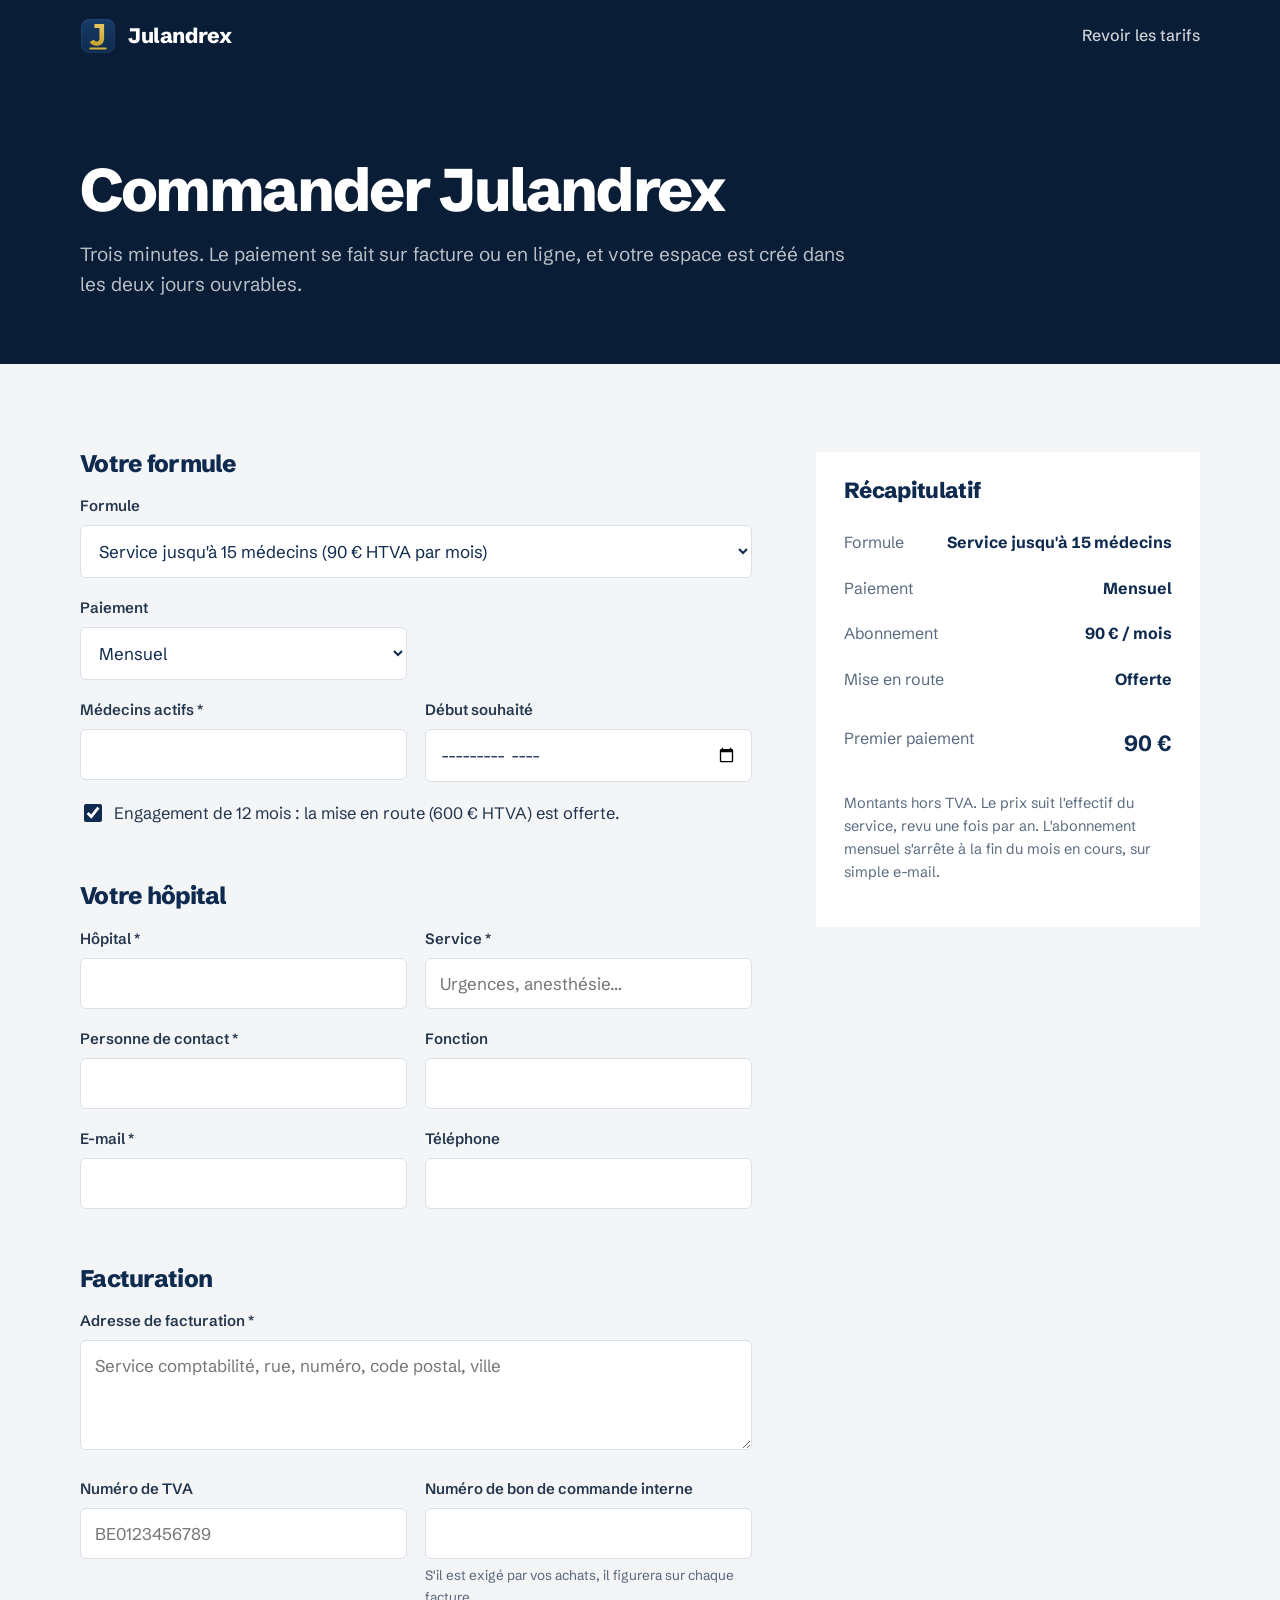
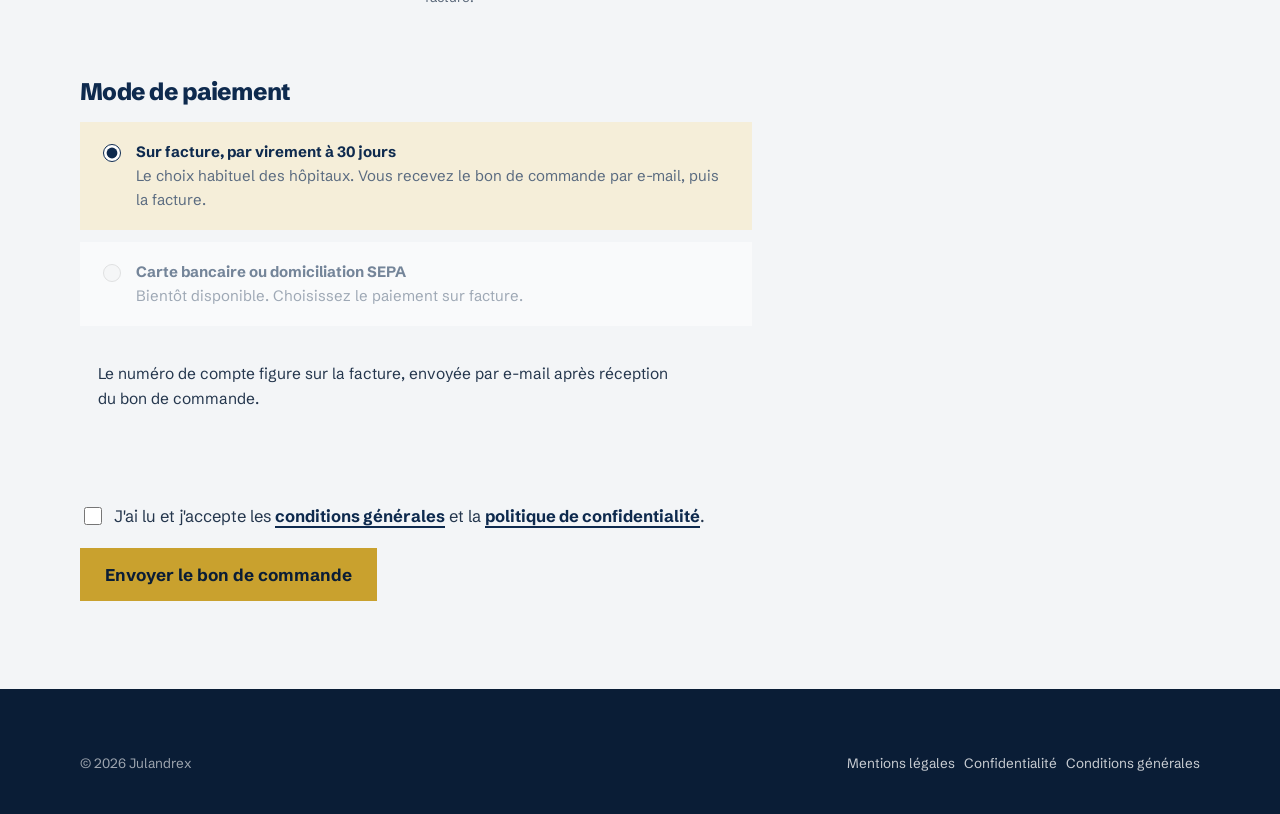
==== commander.html @ f4f2e2e1 "Site vitrine Julandrex Co-Authored-By: Claude Opus 5.5 <noreply@anthropic.com>" ====
<!doctype html>
<html lang="fr-BE" class="no-js">
<head>
<meta charset="utf-8">
<meta name="viewport" content="width=device-width, initial-scale=1">
<title>Commander Julandrex</title>
<meta name="description" content="Commander l'abonnement Julandrex pour votre service : paiement sur facture par virement, par carte ou par domiciliation SEPA.">
<meta name="theme-color" content="#0A1D36">
<link rel="icon" href="assets/julandrex-logo.svg" type="image/svg+xml">
<link rel="stylesheet" href="assets/fonts.css">
<link rel="stylesheet" href="assets/style.css">
<script>document.documentElement.className = "js";</script>
</head>
<body>

<header class="entete">
  <div class="wrap">
    <a class="marque" href="./" aria-label="Julandrex, accueil"><img src="assets/julandrex-logo.svg" alt="" width="36" height="36">Julandrex</a>
    <nav class="nav nav-courte" aria-label="Navigation">
      <a href="./#tarifs">Revoir les tarifs</a>
    </nav>
  </div>
</header>

<main>
  <div class="page-tete">
    <div class="wrap">
      <h1>Commander Julandrex</h1>
      <p>Trois minutes. Le paiement se fait sur facture ou en ligne, et votre espace est créé dans les deux jours ouvrables.</p>
    </div>
  </div>

  <div class="page-corps">
    <div class="wrap commande">
      <form id="form-commande" class="formulaire" novalidate>

        <div class="bloc">
          <h2>Votre formule</h2>
          <div class="champ"><label for="c-formule">Formule</label><select id="c-formule" name="formule"></select></div>
          <div class="duo" style="margin-top:18px">
            <div class="champ"><label for="c-periode">Paiement</label><select id="c-periode" name="periode"><option value="mensuel">Mensuel</option><option value="annuel">Annuel, 2 mois offerts</option></select></div>
          </div>
          <div class="duo" style="margin-top:18px">
            <div class="champ"><label for="c-medecins">Médecins actifs *</label><input id="c-medecins" name="medecins" type="number" min="1" max="500" inputmode="numeric"></div>
            <div class="champ"><label for="c-debut">Début souhaité</label><input id="c-debut" name="debut" type="month"></div>
          </div>
          <label class="case" style="margin-top:18px"><input type="checkbox" name="engagement" checked> <span>Engagement de 12 mois : la mise en route (600 € HTVA) est offerte.</span></label>
        </div>

        <div class="bloc">
          <h2>Votre hôpital</h2>
          <div class="duo">
            <div class="champ"><label for="c-hopital">Hôpital *</label><input id="c-hopital" name="hopital" autocomplete="organization"></div>
            <div class="champ"><label for="c-service">Service *</label><input id="c-service" name="service" placeholder="Urgences, anesthésie…"></div>
          </div>
          <div class="duo" style="margin-top:18px">
            <div class="champ"><label for="c-contact">Personne de contact *</label><input id="c-contact" name="contact" autocomplete="name"></div>
            <div class="champ"><label for="c-fonction">Fonction</label><input id="c-fonction" name="fonction"></div>
          </div>
          <div class="duo" style="margin-top:18px">
            <div class="champ"><label for="c-email">E-mail *</label><input id="c-email" name="email" type="email" autocomplete="email"></div>
            <div class="champ"><label for="c-tel">Téléphone</label><input id="c-tel" name="tel" type="tel" autocomplete="tel"></div>
          </div>
        </div>

        <div class="bloc">
          <h2>Facturation</h2>
          <div class="champ"><label for="c-adresse">Adresse de facturation *</label><textarea id="c-adresse" name="adresse" autocomplete="street-address" placeholder="Service comptabilité, rue, numéro, code postal, ville"></textarea></div>
          <div class="duo" style="margin-top:18px">
            <div class="champ"><label for="c-tva">Numéro de TVA</label><input id="c-tva" name="tva" placeholder="BE0123456789"></div>
            <div class="champ"><label for="c-po">Numéro de bon de commande interne</label><input id="c-po" name="po" aria-describedby="c-po-aide"><p class="aide" id="c-po-aide">S'il est exigé par vos achats, il figurera sur chaque facture.</p></div>
          </div>
        </div>

        <div class="bloc">
          <h2>Mode de paiement</h2>
          <div class="mode">
            <label><input type="radio" name="mode" id="mode-facture" value="facture" checked><span><b>Sur facture, par virement à 30 jours</b><span>Le choix habituel des hôpitaux. Vous recevez le bon de commande par e-mail, puis la facture.</span></span></label>
            <label><input type="radio" name="mode" id="mode-carte" value="carte"><span><b>Carte bancaire ou domiciliation SEPA</b><span id="carte-note">Paiement sécurisé par Stripe.</span></span></label>
          </div>
          <div class="virement" id="bloc-virement">
            <b>Coordonnées pour le virement</b>
            <dl><dt>Titulaire</dt><dd id="vir-titulaire"></dd><dt>IBAN</dt><dd id="vir-iban"></dd><dt>BIC</dt><dd id="vir-bic"></dd></dl>
          </div>
        </div>

        <label class="case"><input type="checkbox" name="conditions"> <span>J'ai lu et j'accepte les <a class="lien" href="conditions.html" target="_blank" rel="noopener">conditions générales</a> et la <a class="lien" href="confidentialite.html" target="_blank" rel="noopener">politique de confidentialité</a>.</span></label>
        <p class="erreur" role="alert"></p>
        <div><button class="btn btn-or" id="btn-commander" type="submit">Envoyer le bon de commande</button></div>

        <div class="confirmation" id="commande-envoyee" hidden role="status">
          <h2>Bon de commande <span id="ref-commande"></span> prêt</h2>
          <p>Votre messagerie s'est ouverte avec le bon de commande complet : il ne reste qu'à l'envoyer. Vous recevez la confirmation et la facture sous deux jours ouvrables. Si rien ne s'est ouvert, écrivez à <a class="lien" href="mailto:sorcegiuseppepro@gmail.com">sorcegiuseppepro@gmail.com</a> en citant cette référence.</p>
        </div>
      </form>

      <aside class="recap" aria-label="Récapitulatif">
        <h2>Récapitulatif</h2>
        <dl>
          <div><dt>Formule</dt><dd id="r-formule"></dd></div>
          <div><dt>Paiement</dt><dd id="r-periode"></dd></div>
          <div><dt>Abonnement</dt><dd id="r-abo"></dd></div>
          <div><dt>Mise en route</dt><dd id="r-mer"></dd></div>
          <div class="total"><dt>Premier paiement</dt><dd id="r-total"></dd></div>
        </dl>
        <p>Montants hors TVA. Le prix suit l'effectif du service, revu une fois par an. L'abonnement mensuel s'arrête à la fin du mois en cours, sur simple e-mail.</p>
      </aside>
    </div>
  </div>
</main>

<footer class="pied">
  <div class="wrap">
    <div class="bas"><span>© <span class="annee">2026</span> Julandrex</span><span><a href="mentions-legales.html">Mentions légales</a> &nbsp; <a href="confidentialite.html">Confidentialité</a> &nbsp; <a href="conditions.html">Conditions générales</a></span></div>
  </div>
</footer>

<script src="assets/config.js"></script>
<script src="assets/site.js"></script>
</body>
</html>
---- assets/fonts.css ----
/* Schibsted Grotesk (SIL Open Font License), servie par le site : aucun appel à Google. */
/* latin-ext */
@font-face {
  font-family: 'Schibsted Grotesk';
  font-style: normal;
  font-weight: 400 800;
  font-display: swap;
  src: url(fonts/schibsted-grotesk-latin-ext.woff2) format('woff2');
  unicode-range: U+0100-02BA, U+02BD-02C5, U+02C7-02CC, U+02CE-02D7, U+02DD-02FF, U+0304, U+0308, U+0329, U+1D00-1DBF, U+1E00-1E9F, U+1EF2-1EFF, U+2020, U+20A0-20AB, U+20AD-20C4, U+2113, U+2C60-2C7F, U+A720-A7FF;
}
/* latin */
@font-face {
  font-family: 'Schibsted Grotesk';
  font-style: normal;
  font-weight: 400 800;
  font-display: swap;
  src: url(fonts/schibsted-grotesk-latin.woff2) format('woff2');
  unicode-range: U+0000-00FF, U+0131, U+0152-0153, U+02BB-02BC, U+02C6, U+02DA, U+02DC, U+0304, U+0308, U+0329, U+2000-206F, U+20AC, U+2122, U+2191, U+2193, U+2212, U+2215, U+FEFF, U+FFFD;
}

/* JetBrains Mono (SIL Open Font License), pour les étiquettes du film d'ouverture. */
@font-face { font-family: 'JetBrains Mono'; font-style: normal; font-weight: 500; font-display: swap; src: url(fonts/jetbrains-mono-500-latin.woff2) format('woff2'); unicode-range: U+0000-00FF, U+0131, U+0152-0153, U+02BB-02BC, U+02C6, U+02DA, U+02DC, U+2000-206F, U+20AC, U+2122, U+2212; }
---- assets/style.css ----
/* Julandrex, site vitrine. Voir DESIGN.md pour les choix. */

:root {
  --encre: #0E2A4E;
  --nuit: #0A1D36;
  --nuit-2: #12294A;
  --or: #C9A12E;
  --or-clair: #E4C65E;
  --papier: #F3F5F7;
  --blanc: #FFFFFF;
  --trame: #D9E0E7;
  --texte: #24364D;
  --doux: #5A6B80;
  --ok: #2F7D5B;
  --alerte: #A4492F;

  --fond: var(--papier);
  --surface: var(--blanc);
  --titre: var(--encre);

  --r-s: 6px;
  --r-m: 12px;
  --max: 1200px;
  --gout: clamp(16px, 4vw, 40px);
  --f: "Schibsted Grotesk", "Segoe UI", sans-serif;
}

@media (prefers-color-scheme: dark) {
  :root:not([data-theme="light"]) {
    --fond: #0B1A2E;
    --surface: #10243F;
    --titre: #F1F4F8;
    --texte: #C9D3DF;
    --doux: #93A3B8;
    --trame: #22395A;
  }
}
:root[data-theme="dark"] {
  --fond: #0B1A2E;
  --surface: #10243F;
  --titre: #F1F4F8;
  --texte: #C9D3DF;
  --doux: #93A3B8;
  --trame: #22395A;
}

*, *::before, *::after { box-sizing: border-box; }
html { -webkit-text-size-adjust: 100%; scroll-behavior: smooth; scroll-padding-top: 88px; }
body {
  margin: 0;
  background: var(--fond);
  color: var(--texte);
  font-family: var(--f);
  font-size: 18px;
  line-height: 1.6;
  -webkit-font-smoothing: antialiased;
  overflow-x: hidden;
}
img, svg { display: block; max-width: 100%; }
a { color: inherit; }
:focus-visible { outline: 3px solid var(--or); outline-offset: 3px; border-radius: 4px; }

h1, h2, h3 { color: var(--titre); font-weight: 800; letter-spacing: -0.02em; margin: 0; }
h1 { font-size: clamp(36px, 6.4vw, 92px); line-height: 0.98; letter-spacing: -0.04em; }
h2 { font-size: clamp(28px, 4.4vw, 60px); line-height: 1.02; letter-spacing: -0.03em; }
h3 { font-size: 22px; line-height: 1.25; font-weight: 700; letter-spacing: -0.01em; }
p { margin: 0 0 1em; max-width: 64ch; }
.num { font-variant-numeric: tabular-nums; }

.wrap { width: 100%; max-width: var(--max); margin: 0 auto; padding: 0 var(--gout); }
.sr { position: absolute; width: 1px; height: 1px; overflow: hidden; clip: rect(0 0 0 0); white-space: nowrap; }

/* ---------- Boutons ---------- */
.btn {
  display: inline-flex; align-items: center; justify-content: center; gap: 10px;
  font: 700 17px/1 var(--f);
  padding: 17px 24px;
  border-radius: 0;
  border: 1.5px solid transparent;
  text-decoration: none; cursor: pointer;
  transition: background-color .15s, color .15s, border-color .15s, transform .15s;
}
.btn:active { transform: translateY(1px); }
.btn-or { background: var(--or); color: var(--nuit); }
.btn-or:hover { background: var(--or-clair); }
.btn-ligne { border-color: currentColor; color: var(--titre); background: transparent; }
.btn-ligne:hover { background: color-mix(in srgb, var(--titre) 8%, transparent); }
.btn-encre { background: var(--encre); color: #fff; }
.btn-encre:hover { background: #173a68; }
.lien { color: var(--titre); font-weight: 700; text-decoration-thickness: 1.5px; text-underline-offset: 4px; }
.lien:hover { text-decoration-color: var(--or); }

/* ---------- En-tête ---------- */
.entete {
  position: sticky; top: 0; z-index: 50;
  background: var(--nuit);
  color: #fff;
}
.entete .wrap { display: flex; align-items: center; justify-content: space-between; height: 72px; gap: 24px; }
.marque { display: inline-flex; align-items: center; gap: 12px; text-decoration: none; font-weight: 800; font-size: 21px; letter-spacing: -0.02em; color: #fff; }
.marque img { width: 36px; height: 36px; }
.nav { display: flex; align-items: center; gap: 30px; }
.nav a { text-decoration: none; font-size: 16px; font-weight: 500; color: rgba(255,255,255,.78); }
.nav a:hover { color: #fff; }
.nav .btn { padding: 12px 18px; font-size: 15px; color: var(--nuit); }
.burger { display: none; background: none; border: 0; color: #fff; padding: 8px; cursor: pointer; }
.burger svg { width: 28px; height: 28px; }

@media (max-width: 900px) {
  .burger { display: block; }
  .nav {
    position: fixed; inset: 72px 0 auto 0;
    flex-direction: column; align-items: stretch; gap: 0;
    background: var(--nuit); padding: 8px var(--gout) 24px;
    transform: translateY(-8px); opacity: 0; pointer-events: none;
    transition: opacity .18s, transform .18s;
  }
  .nav.ouvert { opacity: 1; transform: none; pointer-events: auto; }
  .nav a { padding: 14px 0; font-size: 20px; font-weight: 600; }
  .nav .btn { margin-top: 16px; padding: 16px; font-size: 17px; }
}

/* ---------- Premier écran : le tableau de garde ---------- */
.ouverture { background: var(--nuit); color: #fff; padding: clamp(56px, 9vw, 112px) 0 0; position: relative; overflow: hidden; }
.ouverture h1 { color: #fff; max-width: none; }
.ouverture .chapeau { font-size: clamp(19px, 1.7vw, 22px); color: rgba(255,255,255,.76); max-width: 52ch; margin: 28px 0 36px; }
.ouverture .actions { display: flex; flex-wrap: wrap; gap: 14px; align-items: center; }
.ouverture .btn-ligne { color: #fff; }
.ouverture .btn-ligne:hover { background: rgba(255,255,255,.08); }
.ouverture-tete { display: grid; grid-template-columns: minmax(0, 1fr) auto; gap: 40px; align-items: end; }
.preuve { list-style: none; margin: 0; padding: 0; font-size: 15px; color: rgba(255,255,255,.66); display: grid; gap: 10px; min-width: 240px; }
.preuve li { display: flex; gap: 10px; align-items: baseline; }
.preuve b { color: #fff; font-weight: 700; }
@media (max-width: 900px) { .ouverture-tete { grid-template-columns: 1fr; } }

.tableau-zone { margin-top: clamp(48px, 7vw, 88px); }
.tableau-cadre {
  background: var(--nuit-2);
  border: 1px solid rgba(255,255,255,.09);
  border-bottom: 0;
  border-radius: var(--r-m) var(--r-m) 0 0;
  overflow: hidden;
}
.tableau-barre {
  display: flex; flex-wrap: wrap; gap: 12px 28px; align-items: center; justify-content: space-between;
  padding: 16px 22px; border-bottom: 1px solid rgba(255,255,255,.08); font-size: 15px;
}
.tableau-barre .titre { font-weight: 700; color: #fff; }
.tableau-barre .titre span { color: rgba(255,255,255,.55); font-weight: 500; margin-left: 10px; }
.compteur { color: rgba(255,255,255,.7); }
.compteur b { color: var(--or-clair); font-variant-numeric: tabular-nums; }

.tableau-defile { overflow-x: auto; scrollbar-width: thin; scrollbar-color: rgba(255,255,255,.2) transparent; }
.grille {
  display: grid;
  grid-template-columns: 168px repeat(14, minmax(52px, 1fr));
  min-width: 920px;
  font-variant-numeric: tabular-nums;
}
.grille > div { border-right: 1px solid rgba(255,255,255,.06); border-bottom: 1px solid rgba(255,255,255,.06); }
.g-jour { padding: 12px 6px 10px; text-align: center; font-size: 13px; color: rgba(255,255,255,.55); line-height: 1.25; }
.g-jour b { display: block; font-size: 17px; color: #fff; font-weight: 700; }
.g-jour.we { background: rgba(255,255,255,.03); }
.g-jour.ferie b { color: var(--or-clair); }
.g-poste { padding: 12px 16px; font-size: 14px; line-height: 1.3; color: rgba(255,255,255,.9); font-weight: 600; }
.g-poste small { display: block; font-weight: 400; color: rgba(255,255,255,.5); font-size: 12.5px; }
.g-case { display: grid; place-items: center; min-height: 58px; position: relative; }
.g-case.we { background: rgba(255,255,255,.03); }
.g-case.ferme::after { content: ""; width: 14px; height: 1.5px; background: rgba(255,255,255,.14); }
.pion {
  width: 40px; height: 32px; border-radius: 5px;
  display: grid; place-items: center;
  font-size: 13.5px; font-weight: 700; letter-spacing: .02em;
  color: #fff; background: #2A4A75;
  opacity: 0; transform: translateY(-6px) scale(.94);
  transition: opacity .28s ease, transform .32s cubic-bezier(.2,.8,.2,1);
}
.pion.pose { opacity: 1; transform: none; }
.pion.c1 { background: #2E5A8C; } .pion.c2 { background: #3B6E7E; } .pion.c3 { background: #4B5F94; }
.pion.c4 { background: #5C6E86; } .pion.c5 { background: #2F6A62; } .pion.c6 { background: #6A5A86; }
.pion.vous { background: var(--or); color: var(--nuit); box-shadow: 0 0 0 2px var(--nuit-2), 0 0 0 4px var(--or); }

.regles {
  margin: 0; padding: 0;
  display: grid; grid-template-columns: repeat(4, minmax(0, 1fr));
  border-top: 1px solid rgba(255,255,255,.08);
  font-size: 14.5px; color: rgba(255,255,255,.72);
}
.regles li { list-style: none; padding: 16px 22px; display: flex; gap: 10px; align-items: flex-start; border-right: 1px solid rgba(255,255,255,.06); }
.regles li:last-child { border-right: 0; }
.regles svg { flex: none; width: 18px; height: 18px; margin-top: 3px; color: rgba(255,255,255,.25); transition: color .3s; }
.regles li.tenue svg { color: #6CC59A; }
@media (max-width: 900px) {
  .regles { grid-template-columns: 1fr 1fr; }
  .regles li:nth-child(2n) { border-right: 0; }
  .regles li { border-bottom: 1px solid rgba(255,255,255,.06); }
}
@media (max-width: 520px) { .regles { grid-template-columns: 1fr; } .regles li { border-right: 0; } }

.legende-tableau { font-size: 13.5px; color: rgba(255,255,255,.5); padding: 14px 0 22px; display: flex; gap: 18px; flex-wrap: wrap; }
.legende-tableau span { display: inline-flex; gap: 8px; align-items: center; }
.legende-tableau i { width: 14px; height: 14px; border-radius: 3px; background: var(--or); display: inline-block; }

/* ---------- Sections ---------- */
section { padding: clamp(80px, 11vw, 148px) 0; }
.sect-tete { display: grid; grid-template-columns: 7fr 5fr; gap: 56px; align-items: end; margin-bottom: clamp(40px, 6vw, 80px); }
.sect-tete p { font-size: 20px; color: var(--texte); margin: 0; }
@media (max-width: 900px) { .sect-tete { grid-template-columns: 1fr; gap: 20px; } }

/* Avant / après */
.avant { background: var(--surface); }
.avant-corps { display: grid; grid-template-columns: 7fr 5fr; gap: clamp(40px, 6vw, 88px); align-items: start; }
.situation { display: grid; grid-template-columns: 5fr 7fr; gap: 32px; padding-bottom: 56px; align-items: baseline; }
.situation h3 { font-size: clamp(22px, 2.1vw, 28px); }
.situation p { margin: 0 0 10px; }
.situation .apres { color: var(--titre); font-weight: 600; font-size: 16.5px; }
.avant .fenetre { position: sticky; top: 104px; background: #F3F5F7; }
.avant .fenetre-barre { background: #E9EDF1; }
@media (max-width: 900px) { .avant-corps { grid-template-columns: 1fr; } .situation { grid-template-columns: 1fr; gap: 10px; } .avant .fenetre { position: static; } }

/* Déroulé */
.etapes { list-style: none; margin: 0; padding: 0; display: grid; grid-template-columns: repeat(4, 1fr); counter-reset: e; position: relative; }
.etapes li { counter-increment: e; padding-right: 32px; position: relative; }
.etapes li::before {
  content: counter(e); display: grid; place-items: center;
  width: 46px; height: 46px; border-radius: 50%;
  background: color-mix(in srgb, var(--encre) 10%, var(--fond)); color: var(--titre);
  font-weight: 800; font-size: 18px; margin-bottom: 28px; position: relative;
}
.etapes li:last-child::before { background: var(--encre); color: #fff; }
.etapes h3 { margin-bottom: 12px; }
.etapes p { font-size: 17px; }
@media (max-width: 900px) {
  .etapes { grid-template-columns: 1fr; gap: 8px; }
  .etapes li { padding: 0 0 28px 76px; }
  .etapes li::before { position: absolute; left: 0; top: -4px; margin: 0; }
}

/* Deux côtés */
.cotes { background: var(--fond); }
.cote { display: grid; grid-template-columns: 5fr 6fr; gap: clamp(40px, 6vw, 96px); align-items: center; }
.cote + .cote { margin-top: clamp(80px, 10vw, 140px); }
.cote.inverse { grid-template-columns: 6fr 5fr; }
.cote.inverse .cote-texte { order: 2; }
.cote h2 { font-size: clamp(30px, 3.4vw, 44px); margin-bottom: 22px; }
.cote-texte > p { font-size: 19px; }
.points { list-style: none; padding: 0; margin: 32px 0 0; display: grid; gap: 14px; }
.points li { padding-left: 30px; position: relative; font-size: 17px; }
.points li::before { content: ""; position: absolute; left: 2px; top: 10px; width: 10px; height: 10px; background: var(--or); }
@media (max-width: 900px) {
  .cote, .cote.inverse { grid-template-columns: 1fr; }
  .cote.inverse .cote-texte { order: 0; }
}

/* Maquette : fenêtre du gestionnaire */
.fenetre {
  background: #fff; color: #24364D; border-radius: var(--r-m);
  overflow: hidden; font-size: 15px;
}
.fenetre-barre { display: flex; align-items: center; gap: 8px; padding: 12px 16px; border-bottom: 1px solid #E4E9EE; background: #F7F9FB; }
.fenetre-barre i { width: 10px; height: 10px; border-radius: 50%; background: #D3DAE2; }
.fenetre-barre span { margin-left: 10px; font-size: 13px; color: #6B7B8F; }
.fenetre-corps { padding: 22px; }
.pourquoi-titre { display: flex; justify-content: space-between; gap: 12px; align-items: baseline; margin-bottom: 4px; }
.pourquoi-titre b { color: #0E2A4E; font-size: 17px; }
.pourquoi-titre span { font-size: 13px; color: #6B7B8F; }
.vide { display: inline-block; margin: 10px 0 18px; padding: 6px 12px; border: 1.5px dashed #B9C4D0; border-radius: 6px; color: #6B7B8F; font-size: 14px; }
.raisons { list-style: none; margin: 0; padding: 0; }
.raisons li { display: grid; grid-template-columns: 38px 1fr auto; gap: 12px; align-items: center; padding: 11px 0; border-top: 1px solid #EDF1F4; }
.av { width: 34px; height: 34px; border-radius: 50%; display: grid; place-items: center; font-size: 12.5px; font-weight: 700; color: #fff; background: #5C6E86; }
.raisons .motif { color: #6B7B8F; font-size: 14px; }
.raisons .nom { font-weight: 600; color: #0E2A4E; display: block; line-height: 1.2; }
.etat { font-size: 13px; font-weight: 600; padding: 4px 9px; border-radius: 5px; background: #F3E6E1; color: #A4492F; white-space: nowrap; }
.etat.ok { background: #E3F1EA; color: #2F7D5B; }
.fenetre-pied { margin-top: 16px; padding: 12px 14px; background: #F3F5F7; border-radius: 8px; font-size: 14px; color: #4A5B70; }

/* Maquette : téléphone du médecin */
.telephone-zone { display: flex; justify-content: center; }
.telephone {
  width: min(340px, 100%); background: var(--nuit); border-radius: 44px; padding: 12px;
}
.ecran { background: #0F2645; border-radius: 34px; padding: 18px 18px 22px; color: #fff; min-height: 600px; }
.ecran-haut { display: flex; justify-content: space-between; font-size: 12.5px; color: rgba(255,255,255,.6); padding: 2px 8px 16px; }
.ecran h4 { margin: 4px 4px 14px; font-size: 22px; letter-spacing: -0.02em; }
.prochaine { background: var(--or); color: var(--nuit); border-radius: 18px; padding: 16px 18px; }
.prochaine small { display: block; font-size: 13px; font-weight: 600; opacity: .75; }
.prochaine b { display: block; font-size: 24px; letter-spacing: -0.02em; margin: 4px 0 2px; }
.prochaine span { font-size: 14.5px; font-weight: 500; }
.ecran-liste { list-style: none; margin: 16px 0 0; padding: 0; }
.ecran-liste li { display: flex; justify-content: space-between; gap: 10px; padding: 12px 6px; border-bottom: 1px solid rgba(255,255,255,.08); font-size: 14.5px; }
.ecran-liste li span:last-child { color: rgba(255,255,255,.6); font-variant-numeric: tabular-nums; }
.demande { margin-top: 18px; background: rgba(255,255,255,.07); border-radius: 18px; padding: 16px; font-size: 14.5px; }
.demande b { display: block; font-size: 15.5px; margin-bottom: 4px; }
.demande p { color: rgba(255,255,255,.7); margin: 0 0 14px; font-size: 14px; }
.demande .choix { display: grid; grid-template-columns: 1fr 1fr; gap: 8px; }
.demande button { font: 700 14.5px var(--f); padding: 11px; border-radius: 10px; border: 0; cursor: pointer; }
.demande .oui { background: #fff; color: var(--nuit); }
.demande .non { background: transparent; color: #fff; box-shadow: inset 0 0 0 1.5px rgba(255,255,255,.3); }
.demande .reponse { display: none; color: #8FD9B4; font-weight: 600; margin: 0; }
.demande.repondu .choix { display: none; }
.demande.repondu .reponse { display: block; }

/* Sécurité */
.securite { background: var(--nuit); color: rgba(255,255,255,.78); }
.securite h2, .securite h3 { color: #fff; }
.securite .sect-tete p { color: rgba(255,255,255,.66); }
.garanties { display: grid; grid-template-columns: repeat(3, 1fr); gap: 56px 48px; }
.garantie h3 { font-size: 22px; margin-bottom: 10px; }
.garantie p { font-size: 17px; margin: 0; color: rgba(255,255,255,.82); }
.securite .note { margin-top: 64px; font-size: 18px; background: var(--nuit-2); padding: 24px 28px; }
.securite .lien { color: #fff; }
@media (max-width: 900px) { .garanties { grid-template-columns: 1fr; gap: 36px; } }

/* Origine */
.origine .wrap { display: grid; grid-template-columns: 7fr 5fr; gap: clamp(40px, 7vw, 110px); align-items: start; }
.origine blockquote { margin: 0; font-size: clamp(24px, 2.5vw, 34px); line-height: 1.25; color: var(--titre); font-weight: 600; letter-spacing: -0.015em; }
.origine .signature { margin-top: 28px; font-size: 16px; color: var(--doux); }
.origine .signature b { color: var(--titre); display: block; font-size: 17px; }
.faits { margin: 0; display: grid; gap: 4px; }
.faits div { display: grid; grid-template-columns: 1fr auto; gap: 16px; padding: 16px 20px; background: var(--surface); }
.faits dt { color: var(--doux); font-size: 16px; }
.faits dd { margin: 0; font-weight: 700; color: var(--titre); text-align: right; font-variant-numeric: tabular-nums; }
@media (max-width: 900px) { .origine .wrap { grid-template-columns: 1fr; } }

/* Tarifs */
.tarifs { background: var(--surface); }
.calcul { display: grid; grid-template-columns: 7fr 5fr; }
.calcul-reglage { background: var(--fond); }
.calcul-reglage { padding: clamp(28px, 4vw, 48px); }
.calcul-reglage label { display: block; font-weight: 700; color: var(--titre); font-size: 18px; margin-bottom: 6px; }
.calcul-reglage .aide { font-size: 15px; color: var(--doux); margin-bottom: 26px; }
.effectif { display: flex; align-items: baseline; gap: 10px; margin-bottom: 14px; }
.effectif output { font-size: 64px; font-weight: 800; color: var(--titre); letter-spacing: -0.04em; line-height: 1; font-variant-numeric: tabular-nums; }
.effectif span { font-size: 18px; color: var(--doux); }
input[type="range"] { width: 100%; accent-color: var(--encre); height: 28px; cursor: pointer; }
.echelle { position: relative; height: 20px; margin: 4px 10px 0; font-size: 13.5px; color: var(--doux); font-variant-numeric: tabular-nums; }
.echelle span { position: absolute; transform: translateX(-50%); }
.periode { display: inline-flex; margin-top: 34px; background: var(--surface); padding: 4px; gap: 4px; }
.periode button { font: 600 15.5px var(--f); border: 0; background: transparent; color: var(--doux); padding: 10px 16px; cursor: pointer; }
.periode button[aria-pressed="true"] { background: var(--encre); color: #fff; }
.periode .gain { font-weight: 500; opacity: .8; }

.calcul-prix { background: var(--nuit); color: #fff; padding: clamp(28px, 4vw, 48px); display: flex; flex-direction: column; }
.calcul-prix .formule { color: rgba(255,255,255,.7); font-size: 16px; min-height: 26px; }
.montant { display: flex; align-items: baseline; gap: 10px; margin: 10px 0 4px; }
.montant b { font-size: clamp(56px, 6vw, 76px); font-weight: 800; letter-spacing: -0.045em; line-height: 1; font-variant-numeric: tabular-nums; }
.montant span { color: rgba(255,255,255,.7); font-size: 17px; }
.calcul-prix .detail { color: rgba(255,255,255,.66); font-size: 15px; min-height: 48px; }
.calcul-prix .btn { margin-top: auto; width: 100%; }
.calcul-prix .sous-btn { margin-top: 12px; font-size: 14px; color: rgba(255,255,255,.6); text-align: center; }
.calcul-prix .sous-btn a { color: #fff; }
@media (max-width: 900px) { .calcul { grid-template-columns: 1fr; } .calcul-prix .btn { margin-top: 24px; } }

.inclus { display: grid; grid-template-columns: repeat(2, 1fr); gap: 0 56px; margin-top: 56px; }
.inclus h3 { font-size: 19px; margin-bottom: 8px; }
.inclus ul { list-style: none; padding: 0; margin: 12px 0 0; display: grid; gap: 4px; }
.inclus li { padding: 14px 18px; background: var(--fond); font-size: 16.5px; display: flex; justify-content: space-between; gap: 16px; }
.inclus li span:last-child { color: var(--titre); font-weight: 600; text-align: right; }
@media (max-width: 900px) { .inclus { grid-template-columns: 1fr; gap: 40px; } }

/* Questions */
.faq .wrap { display: grid; grid-template-columns: 4fr 8fr; gap: 48px; }
.faq .liste { display: grid; gap: 6px; }
.faq details { background: var(--surface); padding: 0 24px; }
.faq summary { list-style: none; cursor: pointer; padding: 22px 44px 22px 0; font-weight: 700; color: var(--titre); font-size: 19px; position: relative; }
.faq summary::-webkit-details-marker { display: none; }
.faq summary::after { content: ""; position: absolute; right: 6px; top: 50%; width: 14px; height: 14px; border-right: 2px solid currentColor; border-bottom: 2px solid currentColor; transform: translateY(-70%) rotate(45deg); transition: transform .2s; }
.faq details[open] summary::after { transform: translateY(-30%) rotate(-135deg); }
.faq details p { padding-bottom: 22px; margin: 0; color: var(--texte); font-size: 17px; }
@media (max-width: 900px) { .faq .wrap { grid-template-columns: 1fr; } }

/* Démonstration */
.demo { background: var(--encre); color: rgba(255,255,255,.8); }
.demo .wrap { display: grid; grid-template-columns: 5fr 6fr; gap: clamp(40px, 7vw, 100px); }
.demo h2 { color: #fff; margin-bottom: 22px; }
.demo .direct { margin-top: 32px; font-size: 16px; }
.demo .direct a { color: #fff; font-weight: 700; }
@media (max-width: 900px) { .demo .wrap { grid-template-columns: 1fr; } }

.formulaire { display: grid; gap: 18px; }
.formulaire .duo { display: grid; grid-template-columns: 1fr 1fr; gap: 18px; }
@media (max-width: 600px) { .formulaire .duo { grid-template-columns: 1fr; } }
.champ label { display: block; font-size: 15px; font-weight: 600; margin-bottom: 7px; color: inherit; }
.champ input, .champ select, .champ textarea {
  width: 100%; font: 400 17px var(--f); color: var(--titre);
  background: var(--surface); border: 1.5px solid var(--trame); border-radius: var(--r-s);
  padding: 14px 14px; transition: border-color .15s;
}
.champ textarea { min-height: 110px; resize: vertical; }
.champ input:focus, .champ select:focus, .champ textarea:focus { outline: none; border-color: var(--or); box-shadow: 0 0 0 3px color-mix(in srgb, var(--or) 30%, transparent); }
.demo .champ input, .demo .champ textarea, .demo .champ select { background: rgba(255,255,255,.06); border-color: rgba(255,255,255,.2); color: #fff; }
.demo .champ select option { color: #0E2A4E; }
.formulaire .mention { font-size: 13.5px; opacity: .7; margin: 0; }
.formulaire .erreur { color: #F2A58E; font-size: 15px; margin: 0; display: none; }
.formulaire .erreur.vue { display: block; }
.champ .aide { font-size: 13.5px; opacity: .75; margin-top: 6px; }

/* Pied */
.pied { background: var(--nuit); color: rgba(255,255,255,.6); padding: 56px 0 40px; font-size: 15px; }
.pied .wrap { display: grid; grid-template-columns: 2fr 1fr 1fr; gap: 40px; }
.pied .marque { margin-bottom: 14px; }
.pied p { max-width: 42ch; }
.pied h4 { color: #fff; margin: 4px 0 12px; font-size: 15px; }
.pied ul { list-style: none; margin: 0; padding: 0; display: grid; gap: 8px; }
.pied a { color: rgba(255,255,255,.78); text-decoration: none; }
.pied a:hover { color: #fff; text-decoration: underline; }
.pied .bas { grid-column: 1 / -1; padding-top: 8px; display: flex; justify-content: space-between; flex-wrap: wrap; gap: 12px; font-size: 13.5px; }
@media (max-width: 760px) { .pied .wrap { grid-template-columns: 1fr 1fr; } .pied .wrap > div:first-child { grid-column: 1 / -1; } }

.pied-nom { grid-column: 1 / -1; font-weight: 800; letter-spacing: -0.055em; line-height: .8; font-size: clamp(60px, 16.2vw, 232px); color: #fff; margin: 40px 0 0; }

/* Entrées au défilement : le contenu reste visible si le script ne tourne pas */
.js .rev { opacity: 0; transform: translateY(22px); transition: opacity .6s ease, transform .7s cubic-bezier(.2,.8,.2,1); }
.js .rev.vu { opacity: 1; transform: none; }
.btn:hover { transform: translateY(-1px); }

/* Pages intérieures (commande, légal) */
.page-tete { background: var(--nuit); color: #fff; padding: clamp(48px, 7vw, 88px) 0 clamp(40px, 5vw, 64px); }
.page-tete h1 { color: #fff; font-size: clamp(36px, 5vw, 60px); max-width: 18ch; }
.page-tete p { color: rgba(255,255,255,.72); font-size: 19px; margin: 20px 0 0; }
.page-corps { padding: clamp(48px, 7vw, 88px) 0; }
.texte-legal { max-width: 760px; }
.texte-legal h2 { font-size: 26px; margin: 48px 0 14px; }
.texte-legal h2:first-child { margin-top: 0; }
.texte-legal p, .texte-legal li { font-size: 17px; }
.texte-legal ul { padding-left: 22px; }
.texte-legal .a-completer { background: color-mix(in srgb, var(--or) 22%, transparent); padding: 1px 6px; border-radius: 4px; }
.maj { color: var(--doux); font-size: 15px; }

.commande { display: grid; grid-template-columns: 7fr 4fr; gap: clamp(32px, 5vw, 72px); align-items: start; }
.recap { position: sticky; top: 96px; background: var(--surface); padding: 28px; }
.recap h2 { font-size: 22px; margin-bottom: 18px; }
.recap dl { margin: 0 0 20px; }
.recap dl div { display: flex; justify-content: space-between; gap: 12px; padding: 10px 0; font-size: 16px; }
.recap .total { margin-top: 8px; padding-top: 16px; }
.recap dt { color: var(--doux); }
.recap dd { margin: 0; font-weight: 700; color: var(--titre); text-align: right; font-variant-numeric: tabular-nums; }
.recap .total dd { font-size: 22px; }
.recap p { font-size: 14.5px; color: var(--doux); }
.mode { display: grid; gap: 12px; }
.mode label { display: grid; grid-template-columns: 24px 1fr; gap: 14px; align-items: start; padding: 18px; cursor: pointer; background: var(--surface); }
.mode label:has(input:checked) { background: color-mix(in srgb, var(--or) 18%, var(--surface)); }
.mode input { margin-top: 4px; accent-color: var(--encre); width: 18px; height: 18px; }
.mode b { color: var(--titre); display: block; }
.mode span { font-size: 15px; color: var(--doux); }
.mode .indispo { opacity: .55; cursor: not-allowed; }
.bloc { margin-bottom: 40px; }
.bloc > h2 { font-size: 24px; margin-bottom: 18px; }
.virement { margin-top: 18px; padding: 18px; background: var(--fond); font-size: 15.5px; }
.virement dl { margin: 8px 0 0; display: grid; grid-template-columns: auto 1fr; gap: 6px 16px; }
.virement dt { color: var(--doux); }
.virement dd { margin: 0; font-weight: 700; color: var(--titre); font-variant-numeric: tabular-nums; }
@media (max-width: 900px) { .commande { grid-template-columns: 1fr; } .recap { position: static; order: -1; } }

@media (prefers-reduced-motion: reduce) {
  html { scroll-behavior: auto; }
  *, *::before, *::after { transition: none !important; animation: none !important; }
  .pion { opacity: 1; transform: none; }
}

/* Fragment : suivi des desiderata */
.jauge { height: 8px; background: #E4E9EE; margin: 12px 0 8px; }
.jauge i { display: block; height: 100%; background: #0E2A4E; }
.relance { margin-top: 16px; width: 100%; font: 700 15px var(--f); padding: 13px; border: 0; background: #0E2A4E; color: #fff; cursor: pointer; transition: background-color .15s; }
.relance:hover { background: #173a68; }
.relance-ok { margin: 12px 0 0; font-size: 14px; color: #2F7D5B; font-weight: 600; }
.demande button { transition: transform .12s, background-color .15s; }
.demande button:active, .relance:active { transform: scale(.98); }

/* Commande */
.case { display: grid; grid-template-columns: 22px 1fr; gap: 12px; align-items: start; font-size: 16.5px; cursor: pointer; }
.case input { width: 18px; height: 18px; margin-top: 4px; accent-color: var(--encre); }
.confirmation { margin-top: 16px; padding: 28px; background: color-mix(in srgb, var(--ok) 12%, var(--surface)); }
.confirmation h2 { font-size: 24px; margin-bottom: 10px; }
.confirmation p { margin: 0; }
.nav-courte { display: flex; }
.nav-courte a { color: rgba(255,255,255,.8); text-decoration: none; font-size: 16px; }
@media (max-width: 900px) { .nav-courte { position: static; opacity: 1; transform: none; pointer-events: auto; background: none; padding: 0; flex-direction: row; } .nav-courte a { padding: 0; font-size: 16px; } }
.page-corps .champ input, .page-corps .champ select, .page-corps .champ textarea { background: var(--surface); }
.page-corps .formulaire .erreur { color: var(--alerte); }

@media (max-width: 700px) {
  .grille { grid-template-columns: 118px repeat(14, 50px); min-width: 0; width: max-content; }
  .g-poste { position: sticky; left: 0; z-index: 2; background: var(--nuit-2); padding: 10px 12px; font-size: 13px; }
  .g-poste small { font-size: 11.5px; }
  .ouverture .actions .btn { width: 100%; }
}

/* ---------- Scène du premier écran : le planning se construit au défilement ----------
   Sans script ou avec mouvement réduit : texte puis tableau à plat, comme une page normale. */
.ouverture { padding: 0; }
.scene-pin { position: relative; padding: clamp(56px, 9vw, 112px) 0 32px; }
.scene-texte { display: grid; grid-template-columns: minmax(0, 1fr) auto; column-gap: 40px; align-items: end; }
.scene-texte h1 { grid-column: 1 / -1; }
.scene-texte .chapeau, .scene-texte .actions { grid-column: 1; }
.scene-texte .preuve { grid-column: 2; grid-row: 2 / 4; align-self: end; }
.scene-plateau { max-width: var(--max); margin: clamp(48px, 7vw, 88px) auto 0; padding: 0 var(--gout); }
.hud { margin: 0 auto; max-width: var(--max); padding: 14px var(--gout) 0; font-size: 13.5px; color: rgba(255,255,255,.55); display: flex; flex-wrap: wrap; gap: 6px 20px; }
.hud-gauche { display: none; }
.hud i { width: 12px; height: 12px; background: var(--or); display: inline-block; margin-right: 8px; vertical-align: -1px; }
.pion { box-shadow: 0 3px 0 rgba(0,0,0,.32); }
.pion.vous { box-shadow: 0 3px 0 #8a6d1c, 0 0 0 2px var(--nuit-2), 0 0 0 4px var(--or); }
@media (max-width: 900px) {
  .scene-texte { grid-template-columns: 1fr; }
  .scene-texte .preuve { grid-column: 1; grid-row: auto; margin-top: 28px; }
}

.scene-on .ouverture { height: 330vh; overflow: clip; }
.scene-on .scene-pin { position: sticky; top: 72px; height: calc(100svh - 72px); overflow: hidden; padding: 0; }
.scene-on .scene-texte { position: absolute; left: 0; right: 0; top: clamp(32px, 7vh, 88px); z-index: 2; will-change: opacity, transform; }
.scene-on .scene-plateau { position: absolute; inset: 0; margin: 0; padding: 0; max-width: none; display: grid; place-items: center; perspective: 1700px; perspective-origin: 50% 30%; }
.scene-on #plateau { position: absolute; left: 50%; top: 50%; width: min-content; transform-style: preserve-3d; will-change: transform; transform-origin: 50% 50%; }
.scene-on .tableau-defile { overflow: visible; transform-style: preserve-3d; }
.scene-on .grille { grid-template-columns: 168px repeat(var(--jours, 14), 56px); min-width: 0; width: max-content; transform-style: preserve-3d; }
.scene-on .g-case { transform-style: preserve-3d; }
.scene-on .pion { transition: none; will-change: transform, opacity; }
.scene-on .hud { position: absolute; bottom: 20px; padding: 0; max-width: none; z-index: 3; }
.scene-on .hud-gauche { display: flex; left: var(--gout); gap: 14px; color: rgba(255,255,255,.7); }
.scene-on .hud-gauche b { color: var(--or-clair); font-variant-numeric: tabular-nums; font-weight: 700; }
.scene-on .hud-droite { right: var(--gout); left: auto; justify-content: flex-end; text-align: right; max-width: 46%; }
@media (max-width: 700px) {
  .scene-on .grille { grid-template-columns: 112px repeat(var(--jours, 7), 44px); }
  .scene-on .regles { grid-template-columns: 1fr 1fr; }
  .scene-on .hud-droite { display: none; }
  .scene-on .ouverture { height: 300vh; }
}

/* ---------- Film d'ouverture (WebGL) ----------
   Actif seulement si film.js a démarré (classe film-on). Sinon, premier écran statique. */
.film-toile, .film-chap, .film-traits, .film-etiquettes, .film-bulle, .film-hud { display: none; }
.film-on .ouverture { height: 820vh; margin-top: -72px; background: #B4BEC9; overflow: clip; }
.film-on .scene-pin { position: sticky; top: 0; height: 100svh; overflow: hidden; padding: 0; }
.film-on .scene-plateau, .film-on .hud { display: none; }
.film-on .film-toile { display: block; position: absolute; inset: 0; width: 100%; height: 100%; }
.film-on .scene-texte { position: absolute; left: 0; right: 0; top: calc(72px + 6vh); z-index: 3; }
.film-on .scene-texte h1 { color: var(--encre); max-width: 13ch; }
.film-on .scene-texte .chapeau { color: #1E2F45; max-width: 40ch; }
.film-on .scene-texte .preuve { color: #33465E; }
.film-on .scene-texte .preuve b { color: var(--encre); }
.film-on .scene-texte .btn-ligne { color: var(--encre); }
.film-on .scene-texte .btn-ligne:hover { background: rgba(14,42,78,.08); }
@media (min-width: 901px) {
  .film-on .scene-texte { grid-template-columns: minmax(0, 560px) 1fr; }
  .film-on .scene-texte .preuve { grid-column: 1; grid-row: auto; margin-top: 36px; }
}

.film-on .film-chap { display: block; position: absolute; z-index: 3; left: max(var(--gout), calc((100% - var(--max)) / 2 + var(--gout))); top: calc(72px + 9vh); max-width: min(560px, 44vw); opacity: 0; visibility: hidden; }
.film-on .film-chap-centre { left: 50%; bottom: auto; top: 16vh; transform: none; max-width: 680px; margin-left: -340px; text-align: center; }
.film-grand { font-size: clamp(30px, 3.6vw, 52px); line-height: 1.04; font-weight: 800; letter-spacing: -0.035em; color: var(--encre); margin: 0 0 14px; }
.film-petit { font-size: 18px; color: #1E2F45; margin: 0; max-width: 42ch; }
.film-chap-centre .film-petit { margin: 0 auto; }

.film-on .film-traits { display: block; position: absolute; inset: 0; width: 100%; height: 100%; z-index: 2; pointer-events: none; overflow: visible; }
.film-traits polyline, .film-traits path { fill: none; stroke: #fff; stroke-width: 1.2; }
.film-traits circle { fill: #fff; }
.film-on .film-etiquettes { display: block; position: absolute; inset: 0; z-index: 3; pointer-events: none; }
.film-etiquette { position: absolute; left: 0; top: 0; font-family: "JetBrains Mono", monospace; text-transform: uppercase; color: #fff; letter-spacing: .02em; line-height: 1.35; opacity: 0; visibility: hidden; white-space: nowrap; }
.film-etiquette b { display: block; font-weight: 500; font-size: 13px; opacity: .72; }
.film-etiquette span { display: block; font-size: 17px; }
.film-etiquette small { display: block; font-size: 12.5px; opacity: .78; }
.film-on .film-bulle { display: block; position: absolute; left: 0; top: 0; z-index: 4; pointer-events: none; font: 500 12.5px/1.3 "JetBrains Mono", monospace; text-transform: uppercase; color: var(--nuit); background: #fff; padding: 7px 10px; }
.film-on .film-bulle[hidden] { display: none; }
.film-on .film-hud { display: flex; position: absolute; bottom: 22px; z-index: 3; margin: 0; gap: 16px; font: 500 12.5px/1 "JetBrains Mono", monospace; text-transform: uppercase; color: #fff; letter-spacing: .03em; }
.film-hud-g { left: var(--gout); }
.film-hud-g b { font-weight: 500; color: var(--encre); background: rgba(255,255,255,.85); padding: 3px 6px; margin-top: -3px; }
.film-hud-d { right: var(--gout); }
#film-aide { transition: opacity .3s; }

.entete { transition: background-color .3s; }
.film-on .entete.sur-film { background: transparent; }
.film-on .entete.sur-film .marque, .film-on .entete.sur-film .nav > a:not(.btn), .film-on .entete.sur-film .burger { color: var(--encre); }
.film-on .entete.sur-film .nav.ouvert > a:not(.btn) { color: #fff; }

@media (max-width: 760px) {
  .film-on .ouverture { height: 760vh; }
  .film-on .scene-texte { top: calc(72px + 3vh); }
  .film-on .film-chap, .film-on .film-chap-centre { left: var(--gout); right: var(--gout); top: calc(72px + 4vh); bottom: auto; max-width: none; margin: 0; text-align: left; }
  .film-chap-centre .film-petit { margin: 0; }
  .film-grand { font-size: 30px; }
  .film-petit { font-size: 16px; }
  .film-etiquette span { font-size: 13px; white-space: normal; max-width: 42vw; }
  .film-etiquette small { display: none; }
  .film-etiquette b { font-size: 11px; }
  .film-on .film-hud-d { display: none; }
}

.film-on .scene-texte .preuve { display: none; }

/* Film : bouton et compteur de la génération automatique */
.film-gen { display: none; }
.film-on .film-gen { display: flex; position: absolute; z-index: 3; left: 50%; bottom: 11vh; transform: translateX(-50%); flex-direction: column; align-items: center; gap: 12px; font: 500 13px/1.3 "JetBrains Mono", monospace; text-transform: uppercase; letter-spacing: .04em; color: #fff; opacity: 0; visibility: hidden; text-align: center; }
.film-gen-btn { padding: 14px 26px; border: 1.2px solid #fff; color: #fff; font-size: 15px; transition: background-color .25s, color .25s, border-color .25s, transform .2s; }
.film-gen-btn.appui { background: var(--or); border-color: var(--or); color: var(--nuit); transform: scale(.97); }
#film-gen-etat { font-variant-numeric: tabular-nums; }

/* ---------- L'application des médecins : téléphone en 3D ----------
   Sans script : section normale, téléphone à plat. Avec appli.js : scène épinglée (classe appli-on). */
.appli { background: #B4BEC9; color: var(--encre); position: relative; padding: clamp(72px, 9vw, 120px) 0; }
.appli-pin { position: relative; max-width: var(--max); margin: 0 auto; padding: 0 var(--gout); display: grid; grid-template-columns: 5fr 6fr; gap: 48px; align-items: center; }
.appli-neige, .appli-traits, .appli-etiquettes, .appli-hud { display: none; }
.appli-texte h2 { color: var(--encre); max-width: 13ch; margin-bottom: 20px; }
.appli-texte > p { color: #1E2F45; font-size: 19px; max-width: 38ch; }
.appli-etapes { list-style: none; margin: 32px 0 0; padding: 0; display: grid; gap: 6px; counter-reset: et; }
.appli-etapes li { counter-increment: et; }
.appli-etapes button { width: 100%; text-align: left; display: flex; gap: 14px; align-items: baseline; font: 600 17px var(--f); color: var(--encre); background: rgba(255,255,255,.35); border: 0; padding: 14px 16px; cursor: pointer; transition: background-color .2s, color .2s; }
.appli-etapes button::before { content: "0" counter(et); font: 500 12.5px "JetBrains Mono", monospace; opacity: .6; }
.appli-etapes button:hover { background: rgba(255,255,255,.6); }
.appli-etapes button[aria-current="true"] { background: var(--encre); color: #fff; }
.appli-scene { display: flex; justify-content: center; perspective: 1600px; }

/* Le téléphone */
.tel { position: relative; width: 320px; height: 664px; transform-style: preserve-3d; will-change: transform; }
.tel-couche { position: absolute; inset: 0; border-radius: 54px; background: #2A2E35; transform: translateZ(var(--z)); }
.tel-couche:nth-child(odd) { background: #34383F; }
.tel-dos { background: #1D2026; }
.tel-face { position: absolute; inset: 0; border-radius: 54px; padding: 11px; background: #15181D; box-shadow: inset 0 0 0 1.5px #4A505A, inset 0 0 0 3px #0C0E11; transform: translateZ(0); }
.tel-ecran { position: relative; height: 100%; border-radius: 44px; overflow: hidden; background: #0F2645; color: #fff; display: flex; flex-direction: column; font-size: 14px; --sx: 50%; --sy: 30%; }
.tel-ecran::after { content: ""; position: absolute; inset: 0; pointer-events: none; background: radial-gradient(180px circle at var(--sx) var(--sy), rgba(255, 222, 140, .16), transparent 70%); mix-blend-mode: screen; opacity: var(--lueur, 0); transition: opacity .3s; }
.tel-reflet { position: absolute; inset: 11px; border-radius: 44px; pointer-events: none; mix-blend-mode: screen; opacity: .9;
  background: linear-gradient(115deg, transparent calc(var(--rf, 40%) - 18%), rgba(255,255,255,.10) var(--rf, 40%), transparent calc(var(--rf, 40%) + 14%)),
              radial-gradient(420px circle at var(--rx, 30%) var(--ry, 10%), rgba(255,255,255,.12), transparent 60%); }
.tel-ilot { position: absolute; top: 11px; left: 50%; width: 104px; height: 30px; margin-left: -52px; background: #000; border-radius: 20px; z-index: 5; }
.tel-statut { display: flex; justify-content: space-between; padding: 15px 26px 6px; font-size: 13px; font-weight: 600; color: rgba(255,255,255,.75); }
.tel-notif { position: absolute; z-index: 4; left: 10px; right: 10px; top: 50px; padding: 12px 14px; border-radius: 18px; background: rgba(240,244,250,.94); color: #0E2A4E; font-size: 13.5px; line-height: 1.35; transform: translateY(calc(-100% - 70px)); transition: transform .5s cubic-bezier(.2,.9,.25,1); }
.tel-notif b { display: block; font-size: 12px; color: #5A6B80; font-weight: 600; }
.tel-notif.vue { transform: none; }

.vues { position: relative; flex: 1; }
.vue { position: absolute; inset: 0; padding: 14px 18px 10px; opacity: 0; visibility: hidden; transform: translateX(14px); transition: opacity .3s, transform .35s, visibility 0s .35s; overflow: hidden; }
.vue.actif { opacity: 1; visibility: visible; transform: none; transition: opacity .3s, transform .35s; }
.vue h4 { margin: 2px 2px 14px; font-size: 22px; letter-spacing: -0.02em; }
.carte-or { background: var(--or); color: var(--nuit); border-radius: 18px; padding: 15px 17px; }
.carte-or small { display: block; font-size: 12.5px; font-weight: 600; opacity: .75; }
.carte-or b { display: block; font-size: 23px; letter-spacing: -0.02em; margin: 3px 0 1px; }
.carte-or span { font-size: 14px; }
.liste { list-style: none; margin: 12px 0 0; padding: 0; }
.liste li { display: flex; justify-content: space-between; padding: 11px 4px; border-bottom: 1px solid rgba(255,255,255,.08); font-size: 14px; }
.liste li span:last-child { color: rgba(255,255,255,.6); font-variant-numeric: tabular-nums; }
.bascule { margin-top: 14px; width: 100%; display: flex; justify-content: space-between; align-items: center; gap: 10px; background: rgba(255,255,255,.07); border: 0; color: #fff; font: 500 14px var(--f); padding: 12px 14px; border-radius: 14px; cursor: pointer; text-align: left; }
.bascule i { flex: none; width: 42px; height: 25px; border-radius: 13px; background: rgba(255,255,255,.25); position: relative; transition: background-color .2s; }
.bascule i::after { content: ""; position: absolute; top: 3px; left: 3px; width: 19px; height: 19px; border-radius: 50%; background: #fff; transition: transform .2s; }
.bascule[aria-pressed="true"] i { background: #3FA373; }
.bascule[aria-pressed="true"] i::after { transform: translateX(17px); }
.tuiles-mini { display: grid; grid-template-columns: 1fr 1fr; gap: 8px; margin-top: 10px; }
.tuiles-mini div { background: rgba(255,255,255,.07); border-radius: 14px; padding: 11px 13px; }
.tuiles-mini small { display: block; font-size: 12px; color: rgba(255,255,255,.6); }
.tuiles-mini b { font-size: 20px; font-variant-numeric: tabular-nums; }

.demande-tel { background: rgba(255,255,255,.07); border-radius: 18px; padding: 16px; }
.demande-tel b { display: block; font-size: 15.5px; margin-bottom: 4px; }
.demande-tel p { color: rgba(255,255,255,.75); margin: 0 0 10px; font-size: 14px; }
.controles { list-style: none; margin: 0 0 14px; padding: 0; font-size: 13px; color: #8FD9B4; display: grid; gap: 4px; }
.controles li::before { content: ""; display: inline-block; width: 8px; height: 8px; border-radius: 50%; background: #3FA373; margin-right: 8px; }
.choix-tel { display: grid; grid-template-columns: 1fr 1fr; gap: 8px; }
.choix-tel button, .envoyer { font: 700 14.5px var(--f); padding: 12px; border-radius: 12px; border: 0; cursor: pointer; transition: transform .12s, box-shadow .2s, background-color .2s; }
.choix-tel .oui, .envoyer { background: #fff; color: var(--nuit); }
.choix-tel .non { background: transparent; color: #fff; box-shadow: inset 0 0 0 1.5px rgba(255,255,255,.3); }
.tel-ecran button:hover { box-shadow: 0 0 0 2px var(--or), 0 0 22px rgba(228,198,94,.45); }
.tel-ecran button:active, .tel-ecran button.tape { transform: scale(.96); }
.suivi { list-style: none; margin: 4px 0 0; padding: 0; display: none; }
.demande-tel.accepte .choix-tel { display: none; }
.demande-tel.accepte .suivi { display: grid; gap: 8px; }
.suivi li { font-size: 13.5px; color: rgba(255,255,255,.35); display: flex; gap: 10px; align-items: center; transition: color .3s; }
.suivi li::before { content: ""; width: 18px; height: 18px; border-radius: 50%; box-shadow: inset 0 0 0 1.5px currentColor; flex: none; transition: background-color .3s; }
.suivi li.fait { color: #8FD9B4; }
.suivi li.fait::before { background: #3FA373; box-shadow: none; }
.refus { margin: 8px 0 0 !important; color: #F2A58E !important; }
.lien-tel { margin-top: 12px; width: 100%; background: none; border: 0; color: #E4C65E; font: 600 13.5px var(--f); text-align: left; padding: 10px 4px; cursor: pointer; border-radius: 10px; }
.lien-ok, .envoye { color: #8FD9B4; font-size: 13px; margin: 8px 4px 0; }

.mois-entete { display: flex; justify-content: space-between; align-items: baseline; font-size: 13.5px; color: rgba(255,255,255,.7); margin: -4px 2px 8px; }
.mois-entete b { color: #fff; font-size: 15px; }
.mois-entete em { font-style: normal; color: #E4C65E; font-weight: 700; font-variant-numeric: tabular-nums; }
.cal { display: grid; grid-template-columns: repeat(7, 1fr); gap: 4px; }
.cal span { font-size: 11px; text-align: center; color: rgba(255,255,255,.45); padding-bottom: 2px; }
.cal button { aspect-ratio: 1; border: 0; border-radius: 9px; background: rgba(255,255,255,.06); color: #fff; font: 600 13px var(--f); cursor: pointer; padding: 0; font-variant-numeric: tabular-nums; transition: background-color .2s, color .2s, transform .12s; }
.cal button.we { color: rgba(255,255,255,.55); }
.cal button.conge { background: var(--or); color: var(--nuit); }
.cal button.indispo { background: transparent; box-shadow: inset 0 0 0 1.5px #F2A58E; color: #F2A58E; }
.legende-cal { display: flex; gap: 12px; font-size: 11.5px; color: rgba(255,255,255,.6); margin: 10px 2px; }
.legende-cal i { display: inline-block; width: 10px; height: 10px; border-radius: 3px; margin-right: 5px; vertical-align: -1px; }
.l-conge { background: var(--or); }
.l-indispo { box-shadow: inset 0 0 0 1.5px #F2A58E; }
.envoyer { width: 100%; margin-top: 4px; }

.synchro { display: flex; align-items: center; gap: 8px; font-size: 13px; color: rgba(255,255,255,.7); margin: -6px 2px 12px; }
.synchro i { width: 8px; height: 8px; border-radius: 50%; background: #3FA373; }
.agenda { list-style: none; margin: 0 0 12px; padding: 0; display: grid; gap: 8px; }
.agenda li { display: grid; grid-template-columns: 46px 1fr; gap: 10px; align-items: center; opacity: 0; transform: translateY(8px); transition: opacity .4s, transform .4s; }
.agenda li.vu { opacity: 1; transform: none; }
.agenda time { font-size: 12.5px; color: rgba(255,255,255,.6); font-weight: 600; }
.ev { background: #2E5A8C; border-radius: 10px; padding: 9px 12px; font-size: 13.5px; font-weight: 600; border-left: 0; }
.ev small { display: block; font-weight: 400; font-size: 12px; opacity: .75; }
.ev-nuit { background: #3B4F86; }
.ev-neuf { background: var(--or); color: var(--nuit); }

.onglets { display: grid; grid-template-columns: repeat(4, 1fr); padding: 8px 10px 22px; background: rgba(7,20,38,.7); }
.onglets button { background: none; border: 0; color: rgba(255,255,255,.5); font: 600 12px var(--f); padding: 10px 2px; cursor: pointer; border-radius: 10px; }
.onglets button.actif { color: #fff; }
.onglets button.actif::before { content: ""; display: block; width: 18px; height: 3px; border-radius: 2px; background: var(--or); margin: 0 auto 6px; }
.doigt { position: absolute; z-index: 6; left: 0; top: 0; width: 38px; height: 38px; margin: -19px 0 0 -19px; border-radius: 50%; background: rgba(255,255,255,.35); box-shadow: 0 0 0 2px rgba(255,255,255,.7); pointer-events: none; opacity: 0; transition: left .5s cubic-bezier(.3,.8,.3,1), top .5s cubic-bezier(.3,.8,.3,1), opacity .25s, transform .15s; }
.doigt.tape { transform: scale(.75); background: rgba(255,255,255,.6); }

/* Scène épinglée, pilotée par le défilement */
.appli-on .appli { height: 560vh; padding: 0; overflow: clip; }
.appli-on .appli-pin { position: sticky; top: 0; height: 100svh; max-width: none; padding: 0; display: block; overflow: hidden; }
.appli-on .appli-neige { display: block; position: absolute; inset: 0; width: 100%; height: 100%; }
.appli-on .appli-texte { position: absolute; z-index: 3; left: max(var(--gout), calc((100% - var(--max)) / 2 + var(--gout))); top: calc(72px + 8vh); width: min(440px, 34vw); }
.appli-on .appli-scene { position: absolute; inset: 0; display: block; }
.appli-on .tel { position: absolute; left: 0; top: 0; }
.appli-on .appli-traits { display: block; position: absolute; inset: 0; width: 100%; height: 100%; z-index: 4; pointer-events: none; }
.appli-traits polyline, .appli-traits path { fill: none; stroke: #fff; stroke-width: 1.2; }
.appli-traits circle { fill: #fff; }
.appli-on .appli-etiquettes { display: block; position: absolute; inset: 0; z-index: 4; pointer-events: none; }
.appli-etiquettes .film-etiquette { transition: opacity .35s; }
.appli-on .appli-hud { display: flex; position: absolute; z-index: 3; left: var(--gout); bottom: 22px; margin: 0; gap: 16px; font: 500 12.5px/1 "JetBrains Mono", monospace; text-transform: uppercase; color: #fff; letter-spacing: .03em; }
.appli-hud b { font-weight: 500; color: var(--encre); background: rgba(255,255,255,.85); padding: 3px 6px; margin-top: -3px; }

@media (max-width: 900px) {
  .appli-pin { grid-template-columns: 1fr; }
  .appli-on .appli-texte { width: auto; right: var(--gout); top: calc(72px + 2vh); }
  .appli-on .appli-texte h2 { font-size: 26px; max-width: none; margin-bottom: 8px; }
  .appli-on .appli-texte > p { font-size: 15px; margin: 0; }
  .appli-on .appli-etapes { display: none; }
  .appli-etiquettes .film-etiquette small { display: none; }
}
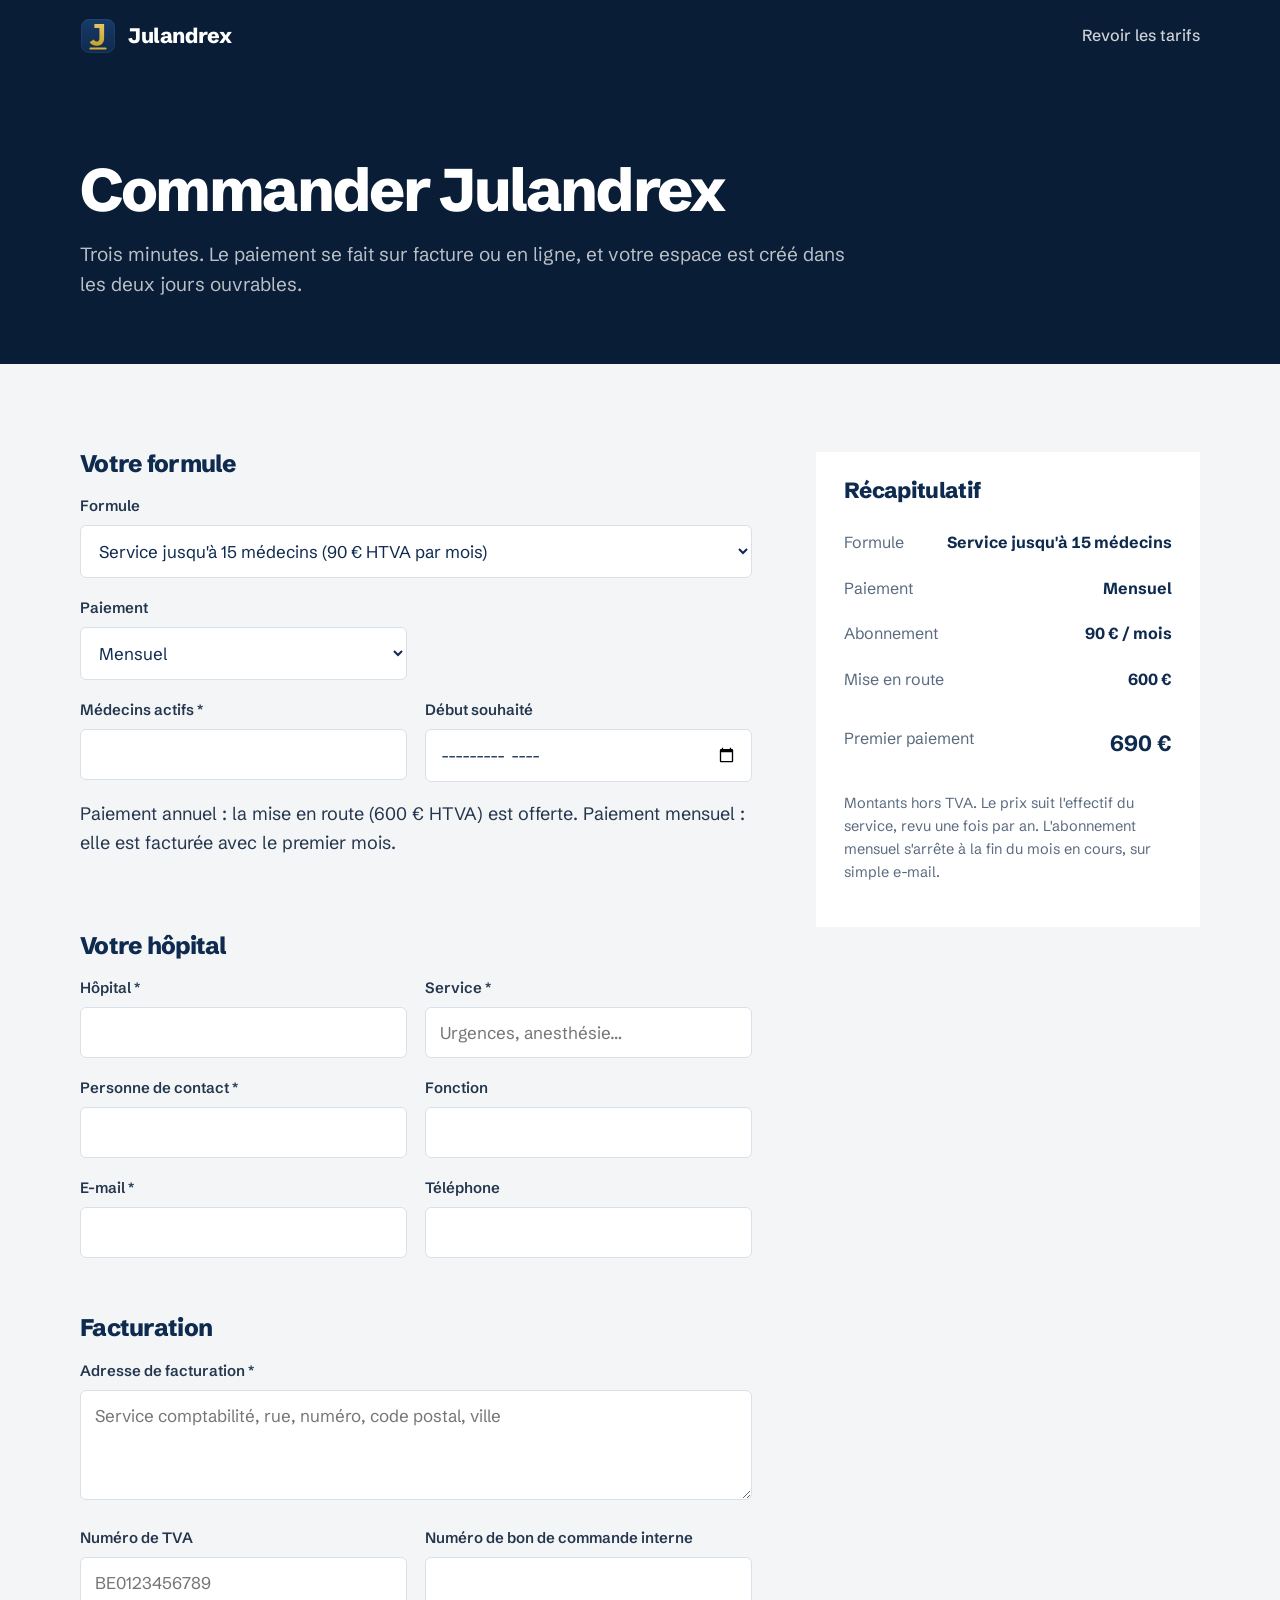
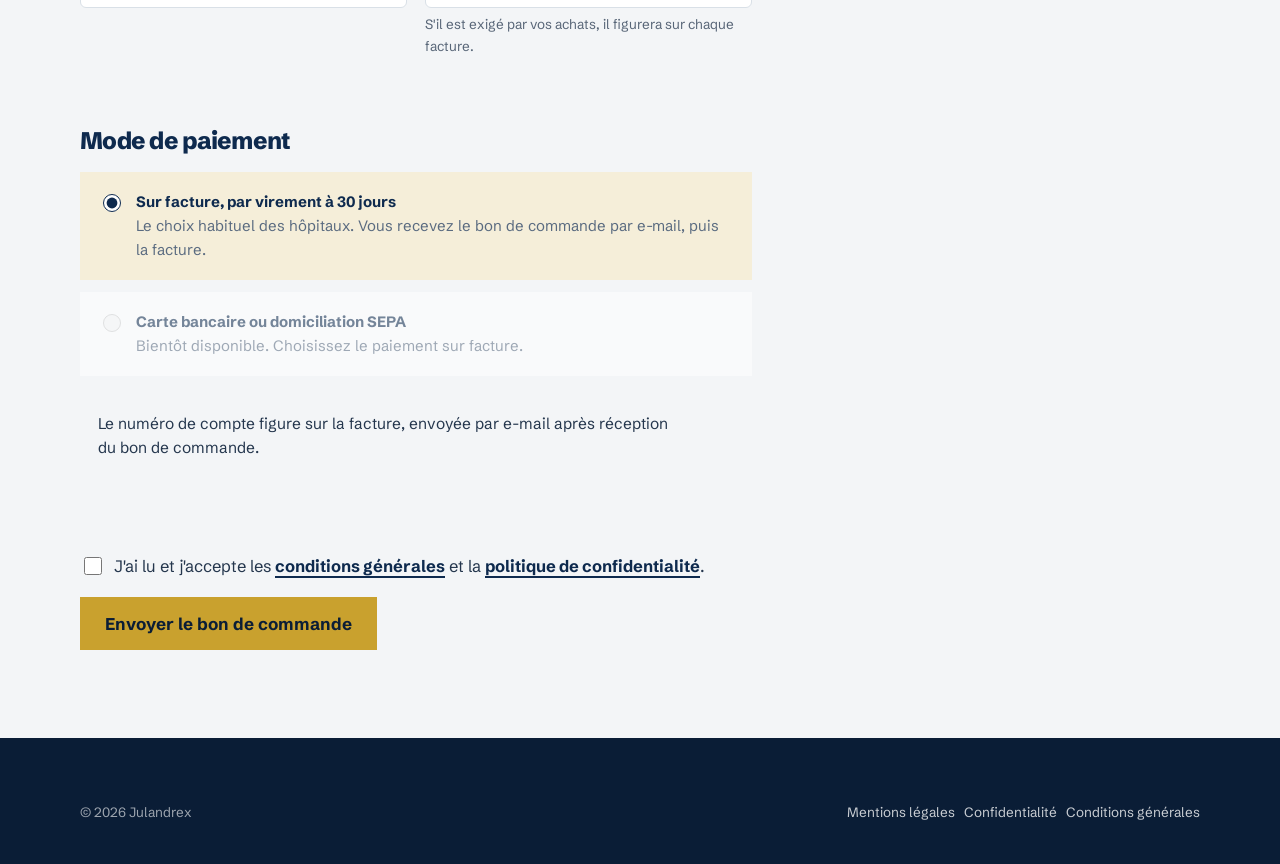
==== commit 17304d15: "Mise en route offerte seulement en paiement annuel (case d'engagement retiree) ; messages d'erreur d" ====
--- a/commander.html
+++ b/commander.html
@@ -44,7 +44,7 @@
             <div class="champ"><label for="c-medecins">Médecins actifs *</label><input id="c-medecins" name="medecins" type="number" min="1" max="500" inputmode="numeric"></div>
             <div class="champ"><label for="c-debut">Début souhaité</label><input id="c-debut" name="debut" type="month"></div>
           </div>
-          <label class="case" style="margin-top:18px"><input type="checkbox" name="engagement" checked> <span>Engagement de 12 mois : la mise en route (600 € HTVA) est offerte.</span></label>
+          <p class="aide" id="note-mer" style="margin-top:18px">Paiement annuel : la mise en route (600 € HTVA) est offerte. Paiement mensuel : elle est facturée avec le premier mois.</p>
         </div>
 
         <div class="bloc">
--- a/assets/style.css
+++ b/assets/style.css
@@ -1,726 +1,792 @@
-/* Julandrex, site vitrine. Voir DESIGN.md pour les choix. */
-
-:root {
-  --encre: #0E2A4E;
-  --nuit: #0A1D36;
-  --nuit-2: #12294A;
-  --or: #C9A12E;
-  --or-clair: #E4C65E;
-  --papier: #F3F5F7;
-  --blanc: #FFFFFF;
-  --trame: #D9E0E7;
-  --texte: #24364D;
-  --doux: #5A6B80;
-  --ok: #2F7D5B;
-  --alerte: #A4492F;
-
-  --fond: var(--papier);
-  --surface: var(--blanc);
-  --titre: var(--encre);
-
-  --r-s: 6px;
-  --r-m: 12px;
-  --max: 1200px;
-  --gout: clamp(16px, 4vw, 40px);
-  --f: "Schibsted Grotesk", "Segoe UI", sans-serif;
-}
-
-@media (prefers-color-scheme: dark) {
-  :root:not([data-theme="light"]) {
-    --fond: #0B1A2E;
-    --surface: #10243F;
-    --titre: #F1F4F8;
-    --texte: #C9D3DF;
-    --doux: #93A3B8;
-    --trame: #22395A;
-  }
-}
-:root[data-theme="dark"] {
-  --fond: #0B1A2E;
-  --surface: #10243F;
-  --titre: #F1F4F8;
-  --texte: #C9D3DF;
-  --doux: #93A3B8;
-  --trame: #22395A;
-}
-
-*, *::before, *::after { box-sizing: border-box; }
-html { -webkit-text-size-adjust: 100%; scroll-behavior: smooth; scroll-padding-top: 88px; }
-body {
-  margin: 0;
-  background: var(--fond);
-  color: var(--texte);
-  font-family: var(--f);
-  font-size: 18px;
-  line-height: 1.6;
-  -webkit-font-smoothing: antialiased;
-  overflow-x: hidden;
-}
-img, svg { display: block; max-width: 100%; }
-a { color: inherit; }
-:focus-visible { outline: 3px solid var(--or); outline-offset: 3px; border-radius: 4px; }
-
-h1, h2, h3 { color: var(--titre); font-weight: 800; letter-spacing: -0.02em; margin: 0; }
-h1 { font-size: clamp(36px, 6.4vw, 92px); line-height: 0.98; letter-spacing: -0.04em; }
-h2 { font-size: clamp(28px, 4.4vw, 60px); line-height: 1.02; letter-spacing: -0.03em; }
-h3 { font-size: 22px; line-height: 1.25; font-weight: 700; letter-spacing: -0.01em; }
-p { margin: 0 0 1em; max-width: 64ch; }
-.num { font-variant-numeric: tabular-nums; }
-
-.wrap { width: 100%; max-width: var(--max); margin: 0 auto; padding: 0 var(--gout); }
-.sr { position: absolute; width: 1px; height: 1px; overflow: hidden; clip: rect(0 0 0 0); white-space: nowrap; }
-
-/* ---------- Boutons ---------- */
-.btn {
-  display: inline-flex; align-items: center; justify-content: center; gap: 10px;
-  font: 700 17px/1 var(--f);
-  padding: 17px 24px;
-  border-radius: 0;
-  border: 1.5px solid transparent;
-  text-decoration: none; cursor: pointer;
-  transition: background-color .15s, color .15s, border-color .15s, transform .15s;
-}
-.btn:active { transform: translateY(1px); }
-.btn-or { background: var(--or); color: var(--nuit); }
-.btn-or:hover { background: var(--or-clair); }
-.btn-ligne { border-color: currentColor; color: var(--titre); background: transparent; }
-.btn-ligne:hover { background: color-mix(in srgb, var(--titre) 8%, transparent); }
-.btn-encre { background: var(--encre); color: #fff; }
-.btn-encre:hover { background: #173a68; }
-.lien { color: var(--titre); font-weight: 700; text-decoration-thickness: 1.5px; text-underline-offset: 4px; }
-.lien:hover { text-decoration-color: var(--or); }
-
-/* ---------- En-tête ---------- */
-.entete {
-  position: sticky; top: 0; z-index: 50;
-  background: var(--nuit);
-  color: #fff;
-}
-.entete .wrap { display: flex; align-items: center; justify-content: space-between; height: 72px; gap: 24px; }
-.marque { display: inline-flex; align-items: center; gap: 12px; text-decoration: none; font-weight: 800; font-size: 21px; letter-spacing: -0.02em; color: #fff; }
-.marque img { width: 36px; height: 36px; }
-.nav { display: flex; align-items: center; gap: 30px; }
-.nav a { text-decoration: none; font-size: 16px; font-weight: 500; color: rgba(255,255,255,.78); }
-.nav a:hover { color: #fff; }
-.nav .btn { padding: 12px 18px; font-size: 15px; color: var(--nuit); }
-.burger { display: none; background: none; border: 0; color: #fff; padding: 8px; cursor: pointer; }
-.burger svg { width: 28px; height: 28px; }
-
-@media (max-width: 900px) {
-  .burger { display: block; }
-  .nav {
-    position: fixed; inset: 72px 0 auto 0;
-    flex-direction: column; align-items: stretch; gap: 0;
-    background: var(--nuit); padding: 8px var(--gout) 24px;
-    transform: translateY(-8px); opacity: 0; pointer-events: none;
-    transition: opacity .18s, transform .18s;
-  }
-  .nav.ouvert { opacity: 1; transform: none; pointer-events: auto; }
-  .nav a { padding: 14px 0; font-size: 20px; font-weight: 600; }
-  .nav .btn { margin-top: 16px; padding: 16px; font-size: 17px; }
-}
-
-/* ---------- Premier écran : le tableau de garde ---------- */
-.ouverture { background: var(--nuit); color: #fff; padding: clamp(56px, 9vw, 112px) 0 0; position: relative; overflow: hidden; }
-.ouverture h1 { color: #fff; max-width: none; }
-.ouverture .chapeau { font-size: clamp(19px, 1.7vw, 22px); color: rgba(255,255,255,.76); max-width: 52ch; margin: 28px 0 36px; }
-.ouverture .actions { display: flex; flex-wrap: wrap; gap: 14px; align-items: center; }
-.ouverture .btn-ligne { color: #fff; }
-.ouverture .btn-ligne:hover { background: rgba(255,255,255,.08); }
-.ouverture-tete { display: grid; grid-template-columns: minmax(0, 1fr) auto; gap: 40px; align-items: end; }
-.preuve { list-style: none; margin: 0; padding: 0; font-size: 15px; color: rgba(255,255,255,.66); display: grid; gap: 10px; min-width: 240px; }
-.preuve li { display: flex; gap: 10px; align-items: baseline; }
-.preuve b { color: #fff; font-weight: 700; }
-@media (max-width: 900px) { .ouverture-tete { grid-template-columns: 1fr; } }
-
-.tableau-zone { margin-top: clamp(48px, 7vw, 88px); }
-.tableau-cadre {
-  background: var(--nuit-2);
-  border: 1px solid rgba(255,255,255,.09);
-  border-bottom: 0;
-  border-radius: var(--r-m) var(--r-m) 0 0;
-  overflow: hidden;
-}
-.tableau-barre {
-  display: flex; flex-wrap: wrap; gap: 12px 28px; align-items: center; justify-content: space-between;
-  padding: 16px 22px; border-bottom: 1px solid rgba(255,255,255,.08); font-size: 15px;
-}
-.tableau-barre .titre { font-weight: 700; color: #fff; }
-.tableau-barre .titre span { color: rgba(255,255,255,.55); font-weight: 500; margin-left: 10px; }
-.compteur { color: rgba(255,255,255,.7); }
-.compteur b { color: var(--or-clair); font-variant-numeric: tabular-nums; }
-
-.tableau-defile { overflow-x: auto; scrollbar-width: thin; scrollbar-color: rgba(255,255,255,.2) transparent; }
-.grille {
-  display: grid;
-  grid-template-columns: 168px repeat(14, minmax(52px, 1fr));
-  min-width: 920px;
-  font-variant-numeric: tabular-nums;
-}
-.grille > div { border-right: 1px solid rgba(255,255,255,.06); border-bottom: 1px solid rgba(255,255,255,.06); }
-.g-jour { padding: 12px 6px 10px; text-align: center; font-size: 13px; color: rgba(255,255,255,.55); line-height: 1.25; }
-.g-jour b { display: block; font-size: 17px; color: #fff; font-weight: 700; }
-.g-jour.we { background: rgba(255,255,255,.03); }
-.g-jour.ferie b { color: var(--or-clair); }
-.g-poste { padding: 12px 16px; font-size: 14px; line-height: 1.3; color: rgba(255,255,255,.9); font-weight: 600; }
-.g-poste small { display: block; font-weight: 400; color: rgba(255,255,255,.5); font-size: 12.5px; }
-.g-case { display: grid; place-items: center; min-height: 58px; position: relative; }
-.g-case.we { background: rgba(255,255,255,.03); }
-.g-case.ferme::after { content: ""; width: 14px; height: 1.5px; background: rgba(255,255,255,.14); }
-.pion {
-  width: 40px; height: 32px; border-radius: 5px;
-  display: grid; place-items: center;
-  font-size: 13.5px; font-weight: 700; letter-spacing: .02em;
-  color: #fff; background: #2A4A75;
-  opacity: 0; transform: translateY(-6px) scale(.94);
-  transition: opacity .28s ease, transform .32s cubic-bezier(.2,.8,.2,1);
-}
-.pion.pose { opacity: 1; transform: none; }
-.pion.c1 { background: #2E5A8C; } .pion.c2 { background: #3B6E7E; } .pion.c3 { background: #4B5F94; }
-.pion.c4 { background: #5C6E86; } .pion.c5 { background: #2F6A62; } .pion.c6 { background: #6A5A86; }
-.pion.vous { background: var(--or); color: var(--nuit); box-shadow: 0 0 0 2px var(--nuit-2), 0 0 0 4px var(--or); }
-
-.regles {
-  margin: 0; padding: 0;
-  display: grid; grid-template-columns: repeat(4, minmax(0, 1fr));
-  border-top: 1px solid rgba(255,255,255,.08);
-  font-size: 14.5px; color: rgba(255,255,255,.72);
-}
-.regles li { list-style: none; padding: 16px 22px; display: flex; gap: 10px; align-items: flex-start; border-right: 1px solid rgba(255,255,255,.06); }
-.regles li:last-child { border-right: 0; }
-.regles svg { flex: none; width: 18px; height: 18px; margin-top: 3px; color: rgba(255,255,255,.25); transition: color .3s; }
-.regles li.tenue svg { color: #6CC59A; }
-@media (max-width: 900px) {
-  .regles { grid-template-columns: 1fr 1fr; }
-  .regles li:nth-child(2n) { border-right: 0; }
-  .regles li { border-bottom: 1px solid rgba(255,255,255,.06); }
-}
-@media (max-width: 520px) { .regles { grid-template-columns: 1fr; } .regles li { border-right: 0; } }
-
-.legende-tableau { font-size: 13.5px; color: rgba(255,255,255,.5); padding: 14px 0 22px; display: flex; gap: 18px; flex-wrap: wrap; }
-.legende-tableau span { display: inline-flex; gap: 8px; align-items: center; }
-.legende-tableau i { width: 14px; height: 14px; border-radius: 3px; background: var(--or); display: inline-block; }
-
-/* ---------- Sections ---------- */
-section { padding: clamp(80px, 11vw, 148px) 0; }
-.sect-tete { display: grid; grid-template-columns: 7fr 5fr; gap: 56px; align-items: end; margin-bottom: clamp(40px, 6vw, 80px); }
-.sect-tete p { font-size: 20px; color: var(--texte); margin: 0; }
-@media (max-width: 900px) { .sect-tete { grid-template-columns: 1fr; gap: 20px; } }
-
-/* Avant / après */
-.avant { background: var(--surface); }
-.avant-corps { display: grid; grid-template-columns: 7fr 5fr; gap: clamp(40px, 6vw, 88px); align-items: start; }
-.situation { display: grid; grid-template-columns: 5fr 7fr; gap: 32px; padding-bottom: 56px; align-items: baseline; }
-.situation h3 { font-size: clamp(22px, 2.1vw, 28px); }
-.situation p { margin: 0 0 10px; }
-.situation .apres { color: var(--titre); font-weight: 600; font-size: 16.5px; }
-.avant .fenetre { position: sticky; top: 104px; background: #F3F5F7; }
-.avant .fenetre-barre { background: #E9EDF1; }
-@media (max-width: 900px) { .avant-corps { grid-template-columns: 1fr; } .situation { grid-template-columns: 1fr; gap: 10px; } .avant .fenetre { position: static; } }
-
-/* Déroulé */
-.etapes { list-style: none; margin: 0; padding: 0; display: grid; grid-template-columns: repeat(4, 1fr); counter-reset: e; position: relative; }
-.etapes li { counter-increment: e; padding-right: 32px; position: relative; }
-.etapes li::before {
-  content: counter(e); display: grid; place-items: center;
-  width: 46px; height: 46px; border-radius: 50%;
-  background: color-mix(in srgb, var(--encre) 10%, var(--fond)); color: var(--titre);
-  font-weight: 800; font-size: 18px; margin-bottom: 28px; position: relative;
-}
-.etapes li:last-child::before { background: var(--encre); color: #fff; }
-.etapes h3 { margin-bottom: 12px; }
-.etapes p { font-size: 17px; }
-@media (max-width: 900px) {
-  .etapes { grid-template-columns: 1fr; gap: 8px; }
-  .etapes li { padding: 0 0 28px 76px; }
-  .etapes li::before { position: absolute; left: 0; top: -4px; margin: 0; }
-}
-
-/* Deux côtés */
-.cotes { background: var(--fond); }
-.cote { display: grid; grid-template-columns: 5fr 6fr; gap: clamp(40px, 6vw, 96px); align-items: center; }
-.cote + .cote { margin-top: clamp(80px, 10vw, 140px); }
-.cote.inverse { grid-template-columns: 6fr 5fr; }
-.cote.inverse .cote-texte { order: 2; }
-.cote h2 { font-size: clamp(30px, 3.4vw, 44px); margin-bottom: 22px; }
-.cote-texte > p { font-size: 19px; }
-.points { list-style: none; padding: 0; margin: 32px 0 0; display: grid; gap: 14px; }
-.points li { padding-left: 30px; position: relative; font-size: 17px; }
-.points li::before { content: ""; position: absolute; left: 2px; top: 10px; width: 10px; height: 10px; background: var(--or); }
-@media (max-width: 900px) {
-  .cote, .cote.inverse { grid-template-columns: 1fr; }
-  .cote.inverse .cote-texte { order: 0; }
-}
-
-/* Maquette : fenêtre du gestionnaire */
-.fenetre {
-  background: #fff; color: #24364D; border-radius: var(--r-m);
-  overflow: hidden; font-size: 15px;
-}
-.fenetre-barre { display: flex; align-items: center; gap: 8px; padding: 12px 16px; border-bottom: 1px solid #E4E9EE; background: #F7F9FB; }
-.fenetre-barre i { width: 10px; height: 10px; border-radius: 50%; background: #D3DAE2; }
-.fenetre-barre span { margin-left: 10px; font-size: 13px; color: #6B7B8F; }
-.fenetre-corps { padding: 22px; }
-.pourquoi-titre { display: flex; justify-content: space-between; gap: 12px; align-items: baseline; margin-bottom: 4px; }
-.pourquoi-titre b { color: #0E2A4E; font-size: 17px; }
-.pourquoi-titre span { font-size: 13px; color: #6B7B8F; }
-.vide { display: inline-block; margin: 10px 0 18px; padding: 6px 12px; border: 1.5px dashed #B9C4D0; border-radius: 6px; color: #6B7B8F; font-size: 14px; }
-.raisons { list-style: none; margin: 0; padding: 0; }
-.raisons li { display: grid; grid-template-columns: 38px 1fr auto; gap: 12px; align-items: center; padding: 11px 0; border-top: 1px solid #EDF1F4; }
-.av { width: 34px; height: 34px; border-radius: 50%; display: grid; place-items: center; font-size: 12.5px; font-weight: 700; color: #fff; background: #5C6E86; }
-.raisons .motif { color: #6B7B8F; font-size: 14px; }
-.raisons .nom { font-weight: 600; color: #0E2A4E; display: block; line-height: 1.2; }
-.etat { font-size: 13px; font-weight: 600; padding: 4px 9px; border-radius: 5px; background: #F3E6E1; color: #A4492F; white-space: nowrap; }
-.etat.ok { background: #E3F1EA; color: #2F7D5B; }
-.fenetre-pied { margin-top: 16px; padding: 12px 14px; background: #F3F5F7; border-radius: 8px; font-size: 14px; color: #4A5B70; }
-
-/* Maquette : téléphone du médecin */
-.telephone-zone { display: flex; justify-content: center; }
-.telephone {
-  width: min(340px, 100%); background: var(--nuit); border-radius: 44px; padding: 12px;
-}
-.ecran { background: #0F2645; border-radius: 34px; padding: 18px 18px 22px; color: #fff; min-height: 600px; }
-.ecran-haut { display: flex; justify-content: space-between; font-size: 12.5px; color: rgba(255,255,255,.6); padding: 2px 8px 16px; }
-.ecran h4 { margin: 4px 4px 14px; font-size: 22px; letter-spacing: -0.02em; }
-.prochaine { background: var(--or); color: var(--nuit); border-radius: 18px; padding: 16px 18px; }
-.prochaine small { display: block; font-size: 13px; font-weight: 600; opacity: .75; }
-.prochaine b { display: block; font-size: 24px; letter-spacing: -0.02em; margin: 4px 0 2px; }
-.prochaine span { font-size: 14.5px; font-weight: 500; }
-.ecran-liste { list-style: none; margin: 16px 0 0; padding: 0; }
-.ecran-liste li { display: flex; justify-content: space-between; gap: 10px; padding: 12px 6px; border-bottom: 1px solid rgba(255,255,255,.08); font-size: 14.5px; }
-.ecran-liste li span:last-child { color: rgba(255,255,255,.6); font-variant-numeric: tabular-nums; }
-.demande { margin-top: 18px; background: rgba(255,255,255,.07); border-radius: 18px; padding: 16px; font-size: 14.5px; }
-.demande b { display: block; font-size: 15.5px; margin-bottom: 4px; }
-.demande p { color: rgba(255,255,255,.7); margin: 0 0 14px; font-size: 14px; }
-.demande .choix { display: grid; grid-template-columns: 1fr 1fr; gap: 8px; }
-.demande button { font: 700 14.5px var(--f); padding: 11px; border-radius: 10px; border: 0; cursor: pointer; }
-.demande .oui { background: #fff; color: var(--nuit); }
-.demande .non { background: transparent; color: #fff; box-shadow: inset 0 0 0 1.5px rgba(255,255,255,.3); }
-.demande .reponse { display: none; color: #8FD9B4; font-weight: 600; margin: 0; }
-.demande.repondu .choix { display: none; }
-.demande.repondu .reponse { display: block; }
-
-/* Sécurité */
-.securite { background: var(--nuit); color: rgba(255,255,255,.78); }
-.securite h2, .securite h3 { color: #fff; }
-.securite .sect-tete p { color: rgba(255,255,255,.66); }
-.garanties { display: grid; grid-template-columns: repeat(3, 1fr); gap: 56px 48px; }
-.garantie h3 { font-size: 22px; margin-bottom: 10px; }
-.garantie p { font-size: 17px; margin: 0; color: rgba(255,255,255,.82); }
-.securite .note { margin-top: 64px; font-size: 18px; background: var(--nuit-2); padding: 24px 28px; }
-.securite .lien { color: #fff; }
-@media (max-width: 900px) { .garanties { grid-template-columns: 1fr; gap: 36px; } }
-
-/* Origine */
-.origine .wrap { display: grid; grid-template-columns: 7fr 5fr; gap: clamp(40px, 7vw, 110px); align-items: start; }
-.origine blockquote { margin: 0; font-size: clamp(24px, 2.5vw, 34px); line-height: 1.25; color: var(--titre); font-weight: 600; letter-spacing: -0.015em; }
-.origine .signature { margin-top: 28px; font-size: 16px; color: var(--doux); }
-.origine .signature b { color: var(--titre); display: block; font-size: 17px; }
-.faits { margin: 0; display: grid; gap: 4px; }
-.faits div { display: grid; grid-template-columns: 1fr auto; gap: 16px; padding: 16px 20px; background: var(--surface); }
-.faits dt { color: var(--doux); font-size: 16px; }
-.faits dd { margin: 0; font-weight: 700; color: var(--titre); text-align: right; font-variant-numeric: tabular-nums; }
-@media (max-width: 900px) { .origine .wrap { grid-template-columns: 1fr; } }
-
-/* Tarifs */
-.tarifs { background: var(--surface); }
-.calcul { display: grid; grid-template-columns: 7fr 5fr; }
-.calcul-reglage { background: var(--fond); }
-.calcul-reglage { padding: clamp(28px, 4vw, 48px); }
-.calcul-reglage label { display: block; font-weight: 700; color: var(--titre); font-size: 18px; margin-bottom: 6px; }
-.calcul-reglage .aide { font-size: 15px; color: var(--doux); margin-bottom: 26px; }
-.effectif { display: flex; align-items: baseline; gap: 10px; margin-bottom: 14px; }
-.effectif output { font-size: 64px; font-weight: 800; color: var(--titre); letter-spacing: -0.04em; line-height: 1; font-variant-numeric: tabular-nums; }
-.effectif span { font-size: 18px; color: var(--doux); }
-input[type="range"] { width: 100%; accent-color: var(--encre); height: 28px; cursor: pointer; }
-.echelle { position: relative; height: 20px; margin: 4px 10px 0; font-size: 13.5px; color: var(--doux); font-variant-numeric: tabular-nums; }
-.echelle span { position: absolute; transform: translateX(-50%); }
-.periode { display: inline-flex; margin-top: 34px; background: var(--surface); padding: 4px; gap: 4px; }
-.periode button { font: 600 15.5px var(--f); border: 0; background: transparent; color: var(--doux); padding: 10px 16px; cursor: pointer; }
-.periode button[aria-pressed="true"] { background: var(--encre); color: #fff; }
-.periode .gain { font-weight: 500; opacity: .8; }
-
-.calcul-prix { background: var(--nuit); color: #fff; padding: clamp(28px, 4vw, 48px); display: flex; flex-direction: column; }
-.calcul-prix .formule { color: rgba(255,255,255,.7); font-size: 16px; min-height: 26px; }
-.montant { display: flex; align-items: baseline; gap: 10px; margin: 10px 0 4px; }
-.montant b { font-size: clamp(56px, 6vw, 76px); font-weight: 800; letter-spacing: -0.045em; line-height: 1; font-variant-numeric: tabular-nums; }
-.montant span { color: rgba(255,255,255,.7); font-size: 17px; }
-.calcul-prix .detail { color: rgba(255,255,255,.66); font-size: 15px; min-height: 48px; }
-.calcul-prix .btn { margin-top: auto; width: 100%; }
-.calcul-prix .sous-btn { margin-top: 12px; font-size: 14px; color: rgba(255,255,255,.6); text-align: center; }
-.calcul-prix .sous-btn a { color: #fff; }
-@media (max-width: 900px) { .calcul { grid-template-columns: 1fr; } .calcul-prix .btn { margin-top: 24px; } }
-
-.inclus { display: grid; grid-template-columns: repeat(2, 1fr); gap: 0 56px; margin-top: 56px; }
-.inclus h3 { font-size: 19px; margin-bottom: 8px; }
-.inclus ul { list-style: none; padding: 0; margin: 12px 0 0; display: grid; gap: 4px; }
-.inclus li { padding: 14px 18px; background: var(--fond); font-size: 16.5px; display: flex; justify-content: space-between; gap: 16px; }
-.inclus li span:last-child { color: var(--titre); font-weight: 600; text-align: right; }
-@media (max-width: 900px) { .inclus { grid-template-columns: 1fr; gap: 40px; } }
-
-/* Questions */
-.faq .wrap { display: grid; grid-template-columns: 4fr 8fr; gap: 48px; }
-.faq .liste { display: grid; gap: 6px; }
-.faq details { background: var(--surface); padding: 0 24px; }
-.faq summary { list-style: none; cursor: pointer; padding: 22px 44px 22px 0; font-weight: 700; color: var(--titre); font-size: 19px; position: relative; }
-.faq summary::-webkit-details-marker { display: none; }
-.faq summary::after { content: ""; position: absolute; right: 6px; top: 50%; width: 14px; height: 14px; border-right: 2px solid currentColor; border-bottom: 2px solid currentColor; transform: translateY(-70%) rotate(45deg); transition: transform .2s; }
-.faq details[open] summary::after { transform: translateY(-30%) rotate(-135deg); }
-.faq details p { padding-bottom: 22px; margin: 0; color: var(--texte); font-size: 17px; }
-@media (max-width: 900px) { .faq .wrap { grid-template-columns: 1fr; } }
-
-/* Démonstration */
-.demo { background: var(--encre); color: rgba(255,255,255,.8); }
-.demo .wrap { display: grid; grid-template-columns: 5fr 6fr; gap: clamp(40px, 7vw, 100px); }
-.demo h2 { color: #fff; margin-bottom: 22px; }
-.demo .direct { margin-top: 32px; font-size: 16px; }
-.demo .direct a { color: #fff; font-weight: 700; }
-@media (max-width: 900px) { .demo .wrap { grid-template-columns: 1fr; } }
-
-.formulaire { display: grid; gap: 18px; }
-.formulaire .duo { display: grid; grid-template-columns: 1fr 1fr; gap: 18px; }
-@media (max-width: 600px) { .formulaire .duo { grid-template-columns: 1fr; } }
-.champ label { display: block; font-size: 15px; font-weight: 600; margin-bottom: 7px; color: inherit; }
-.champ input, .champ select, .champ textarea {
-  width: 100%; font: 400 17px var(--f); color: var(--titre);
-  background: var(--surface); border: 1.5px solid var(--trame); border-radius: var(--r-s);
-  padding: 14px 14px; transition: border-color .15s;
-}
-.champ textarea { min-height: 110px; resize: vertical; }
-.champ input:focus, .champ select:focus, .champ textarea:focus { outline: none; border-color: var(--or); box-shadow: 0 0 0 3px color-mix(in srgb, var(--or) 30%, transparent); }
-.demo .champ input, .demo .champ textarea, .demo .champ select { background: rgba(255,255,255,.06); border-color: rgba(255,255,255,.2); color: #fff; }
-.demo .champ select option { color: #0E2A4E; }
-.formulaire .mention { font-size: 13.5px; opacity: .7; margin: 0; }
-.formulaire .erreur { color: #F2A58E; font-size: 15px; margin: 0; display: none; }
-.formulaire .erreur.vue { display: block; }
-.champ .aide { font-size: 13.5px; opacity: .75; margin-top: 6px; }
-
-/* Pied */
-.pied { background: var(--nuit); color: rgba(255,255,255,.6); padding: 56px 0 40px; font-size: 15px; }
-.pied .wrap { display: grid; grid-template-columns: 2fr 1fr 1fr; gap: 40px; }
-.pied .marque { margin-bottom: 14px; }
-.pied p { max-width: 42ch; }
-.pied h4 { color: #fff; margin: 4px 0 12px; font-size: 15px; }
-.pied ul { list-style: none; margin: 0; padding: 0; display: grid; gap: 8px; }
-.pied a { color: rgba(255,255,255,.78); text-decoration: none; }
-.pied a:hover { color: #fff; text-decoration: underline; }
-.pied .bas { grid-column: 1 / -1; padding-top: 8px; display: flex; justify-content: space-between; flex-wrap: wrap; gap: 12px; font-size: 13.5px; }
-@media (max-width: 760px) { .pied .wrap { grid-template-columns: 1fr 1fr; } .pied .wrap > div:first-child { grid-column: 1 / -1; } }
-
-.pied-nom { grid-column: 1 / -1; font-weight: 800; letter-spacing: -0.055em; line-height: .8; font-size: clamp(60px, 16.2vw, 232px); color: #fff; margin: 40px 0 0; }
-
-/* Entrées au défilement : le contenu reste visible si le script ne tourne pas */
-.js .rev { opacity: 0; transform: translateY(22px); transition: opacity .6s ease, transform .7s cubic-bezier(.2,.8,.2,1); }
-.js .rev.vu { opacity: 1; transform: none; }
-.btn:hover { transform: translateY(-1px); }
-
-/* Pages intérieures (commande, légal) */
-.page-tete { background: var(--nuit); color: #fff; padding: clamp(48px, 7vw, 88px) 0 clamp(40px, 5vw, 64px); }
-.page-tete h1 { color: #fff; font-size: clamp(36px, 5vw, 60px); max-width: 18ch; }
-.page-tete p { color: rgba(255,255,255,.72); font-size: 19px; margin: 20px 0 0; }
-.page-corps { padding: clamp(48px, 7vw, 88px) 0; }
-.texte-legal { max-width: 760px; }
-.texte-legal h2 { font-size: 26px; margin: 48px 0 14px; }
-.texte-legal h2:first-child { margin-top: 0; }
-.texte-legal p, .texte-legal li { font-size: 17px; }
-.texte-legal ul { padding-left: 22px; }
-.texte-legal .a-completer { background: color-mix(in srgb, var(--or) 22%, transparent); padding: 1px 6px; border-radius: 4px; }
-.maj { color: var(--doux); font-size: 15px; }
-
-.commande { display: grid; grid-template-columns: 7fr 4fr; gap: clamp(32px, 5vw, 72px); align-items: start; }
-.recap { position: sticky; top: 96px; background: var(--surface); padding: 28px; }
-.recap h2 { font-size: 22px; margin-bottom: 18px; }
-.recap dl { margin: 0 0 20px; }
-.recap dl div { display: flex; justify-content: space-between; gap: 12px; padding: 10px 0; font-size: 16px; }
-.recap .total { margin-top: 8px; padding-top: 16px; }
-.recap dt { color: var(--doux); }
-.recap dd { margin: 0; font-weight: 700; color: var(--titre); text-align: right; font-variant-numeric: tabular-nums; }
-.recap .total dd { font-size: 22px; }
-.recap p { font-size: 14.5px; color: var(--doux); }
-.mode { display: grid; gap: 12px; }
-.mode label { display: grid; grid-template-columns: 24px 1fr; gap: 14px; align-items: start; padding: 18px; cursor: pointer; background: var(--surface); }
-.mode label:has(input:checked) { background: color-mix(in srgb, var(--or) 18%, var(--surface)); }
-.mode input { margin-top: 4px; accent-color: var(--encre); width: 18px; height: 18px; }
-.mode b { color: var(--titre); display: block; }
-.mode span { font-size: 15px; color: var(--doux); }
-.mode .indispo { opacity: .55; cursor: not-allowed; }
-.bloc { margin-bottom: 40px; }
-.bloc > h2 { font-size: 24px; margin-bottom: 18px; }
-.virement { margin-top: 18px; padding: 18px; background: var(--fond); font-size: 15.5px; }
-.virement dl { margin: 8px 0 0; display: grid; grid-template-columns: auto 1fr; gap: 6px 16px; }
-.virement dt { color: var(--doux); }
-.virement dd { margin: 0; font-weight: 700; color: var(--titre); font-variant-numeric: tabular-nums; }
-@media (max-width: 900px) { .commande { grid-template-columns: 1fr; } .recap { position: static; order: -1; } }
-
-@media (prefers-reduced-motion: reduce) {
-  html { scroll-behavior: auto; }
-  *, *::before, *::after { transition: none !important; animation: none !important; }
-  .pion { opacity: 1; transform: none; }
-}
-
-/* Fragment : suivi des desiderata */
-.jauge { height: 8px; background: #E4E9EE; margin: 12px 0 8px; }
-.jauge i { display: block; height: 100%; background: #0E2A4E; }
-.relance { margin-top: 16px; width: 100%; font: 700 15px var(--f); padding: 13px; border: 0; background: #0E2A4E; color: #fff; cursor: pointer; transition: background-color .15s; }
-.relance:hover { background: #173a68; }
-.relance-ok { margin: 12px 0 0; font-size: 14px; color: #2F7D5B; font-weight: 600; }
-.demande button { transition: transform .12s, background-color .15s; }
-.demande button:active, .relance:active { transform: scale(.98); }
-
-/* Commande */
-.case { display: grid; grid-template-columns: 22px 1fr; gap: 12px; align-items: start; font-size: 16.5px; cursor: pointer; }
-.case input { width: 18px; height: 18px; margin-top: 4px; accent-color: var(--encre); }
-.confirmation { margin-top: 16px; padding: 28px; background: color-mix(in srgb, var(--ok) 12%, var(--surface)); }
-.confirmation h2 { font-size: 24px; margin-bottom: 10px; }
-.confirmation p { margin: 0; }
-.nav-courte { display: flex; }
-.nav-courte a { color: rgba(255,255,255,.8); text-decoration: none; font-size: 16px; }
-@media (max-width: 900px) { .nav-courte { position: static; opacity: 1; transform: none; pointer-events: auto; background: none; padding: 0; flex-direction: row; } .nav-courte a { padding: 0; font-size: 16px; } }
-.page-corps .champ input, .page-corps .champ select, .page-corps .champ textarea { background: var(--surface); }
-.page-corps .formulaire .erreur { color: var(--alerte); }
-
-@media (max-width: 700px) {
-  .grille { grid-template-columns: 118px repeat(14, 50px); min-width: 0; width: max-content; }
-  .g-poste { position: sticky; left: 0; z-index: 2; background: var(--nuit-2); padding: 10px 12px; font-size: 13px; }
-  .g-poste small { font-size: 11.5px; }
-  .ouverture .actions .btn { width: 100%; }
-}
-
-/* ---------- Scène du premier écran : le planning se construit au défilement ----------
-   Sans script ou avec mouvement réduit : texte puis tableau à plat, comme une page normale. */
-.ouverture { padding: 0; }
-.scene-pin { position: relative; padding: clamp(56px, 9vw, 112px) 0 32px; }
-.scene-texte { display: grid; grid-template-columns: minmax(0, 1fr) auto; column-gap: 40px; align-items: end; }
-.scene-texte h1 { grid-column: 1 / -1; }
-.scene-texte .chapeau, .scene-texte .actions { grid-column: 1; }
-.scene-texte .preuve { grid-column: 2; grid-row: 2 / 4; align-self: end; }
-.scene-plateau { max-width: var(--max); margin: clamp(48px, 7vw, 88px) auto 0; padding: 0 var(--gout); }
-.hud { margin: 0 auto; max-width: var(--max); padding: 14px var(--gout) 0; font-size: 13.5px; color: rgba(255,255,255,.55); display: flex; flex-wrap: wrap; gap: 6px 20px; }
-.hud-gauche { display: none; }
-.hud i { width: 12px; height: 12px; background: var(--or); display: inline-block; margin-right: 8px; vertical-align: -1px; }
-.pion { box-shadow: 0 3px 0 rgba(0,0,0,.32); }
-.pion.vous { box-shadow: 0 3px 0 #8a6d1c, 0 0 0 2px var(--nuit-2), 0 0 0 4px var(--or); }
-@media (max-width: 900px) {
-  .scene-texte { grid-template-columns: 1fr; }
-  .scene-texte .preuve { grid-column: 1; grid-row: auto; margin-top: 28px; }
-}
-
-.scene-on .ouverture { height: 330vh; overflow: clip; }
-.scene-on .scene-pin { position: sticky; top: 72px; height: calc(100svh - 72px); overflow: hidden; padding: 0; }
-.scene-on .scene-texte { position: absolute; left: 0; right: 0; top: clamp(32px, 7vh, 88px); z-index: 2; will-change: opacity, transform; }
-.scene-on .scene-plateau { position: absolute; inset: 0; margin: 0; padding: 0; max-width: none; display: grid; place-items: center; perspective: 1700px; perspective-origin: 50% 30%; }
-.scene-on #plateau { position: absolute; left: 50%; top: 50%; width: min-content; transform-style: preserve-3d; will-change: transform; transform-origin: 50% 50%; }
-.scene-on .tableau-defile { overflow: visible; transform-style: preserve-3d; }
-.scene-on .grille { grid-template-columns: 168px repeat(var(--jours, 14), 56px); min-width: 0; width: max-content; transform-style: preserve-3d; }
-.scene-on .g-case { transform-style: preserve-3d; }
-.scene-on .pion { transition: none; will-change: transform, opacity; }
-.scene-on .hud { position: absolute; bottom: 20px; padding: 0; max-width: none; z-index: 3; }
-.scene-on .hud-gauche { display: flex; left: var(--gout); gap: 14px; color: rgba(255,255,255,.7); }
-.scene-on .hud-gauche b { color: var(--or-clair); font-variant-numeric: tabular-nums; font-weight: 700; }
-.scene-on .hud-droite { right: var(--gout); left: auto; justify-content: flex-end; text-align: right; max-width: 46%; }
-@media (max-width: 700px) {
-  .scene-on .grille { grid-template-columns: 112px repeat(var(--jours, 7), 44px); }
-  .scene-on .regles { grid-template-columns: 1fr 1fr; }
-  .scene-on .hud-droite { display: none; }
-  .scene-on .ouverture { height: 300vh; }
-}
-
-/* ---------- Film d'ouverture (WebGL) ----------
-   Actif seulement si film.js a démarré (classe film-on). Sinon, premier écran statique. */
-.film-toile, .film-chap, .film-traits, .film-etiquettes, .film-bulle, .film-hud { display: none; }
-.film-on .ouverture { height: 820vh; margin-top: -72px; background: #B4BEC9; overflow: clip; }
-.film-on .scene-pin { position: sticky; top: 0; height: 100svh; overflow: hidden; padding: 0; }
-.film-on .scene-plateau, .film-on .hud { display: none; }
-.film-on .film-toile { display: block; position: absolute; inset: 0; width: 100%; height: 100%; }
-.film-on .scene-texte { position: absolute; left: 0; right: 0; top: calc(72px + 6vh); z-index: 3; }
-.film-on .scene-texte h1 { color: var(--encre); max-width: 13ch; }
-.film-on .scene-texte .chapeau { color: #1E2F45; max-width: 40ch; }
-.film-on .scene-texte .preuve { color: #33465E; }
-.film-on .scene-texte .preuve b { color: var(--encre); }
-.film-on .scene-texte .btn-ligne { color: var(--encre); }
-.film-on .scene-texte .btn-ligne:hover { background: rgba(14,42,78,.08); }
-@media (min-width: 901px) {
-  .film-on .scene-texte { grid-template-columns: minmax(0, 560px) 1fr; }
-  .film-on .scene-texte .preuve { grid-column: 1; grid-row: auto; margin-top: 36px; }
-}
-
-.film-on .film-chap { display: block; position: absolute; z-index: 3; left: max(var(--gout), calc((100% - var(--max)) / 2 + var(--gout))); top: calc(72px + 9vh); max-width: min(560px, 44vw); opacity: 0; visibility: hidden; }
-.film-on .film-chap-centre { left: 50%; bottom: auto; top: 16vh; transform: none; max-width: 680px; margin-left: -340px; text-align: center; }
-.film-grand { font-size: clamp(30px, 3.6vw, 52px); line-height: 1.04; font-weight: 800; letter-spacing: -0.035em; color: var(--encre); margin: 0 0 14px; }
-.film-petit { font-size: 18px; color: #1E2F45; margin: 0; max-width: 42ch; }
-.film-chap-centre .film-petit { margin: 0 auto; }
-
-.film-on .film-traits { display: block; position: absolute; inset: 0; width: 100%; height: 100%; z-index: 2; pointer-events: none; overflow: visible; }
-.film-traits polyline, .film-traits path { fill: none; stroke: #fff; stroke-width: 1.2; }
-.film-traits circle { fill: #fff; }
-.film-on .film-etiquettes { display: block; position: absolute; inset: 0; z-index: 3; pointer-events: none; }
-.film-etiquette { position: absolute; left: 0; top: 0; font-family: "JetBrains Mono", monospace; text-transform: uppercase; color: #fff; letter-spacing: .02em; line-height: 1.35; opacity: 0; visibility: hidden; white-space: nowrap; }
-.film-etiquette b { display: block; font-weight: 500; font-size: 13px; opacity: .72; }
-.film-etiquette span { display: block; font-size: 17px; }
-.film-etiquette small { display: block; font-size: 12.5px; opacity: .78; }
-.film-on .film-bulle { display: block; position: absolute; left: 0; top: 0; z-index: 4; pointer-events: none; font: 500 12.5px/1.3 "JetBrains Mono", monospace; text-transform: uppercase; color: var(--nuit); background: #fff; padding: 7px 10px; }
-.film-on .film-bulle[hidden] { display: none; }
-.film-on .film-hud { display: flex; position: absolute; bottom: 22px; z-index: 3; margin: 0; gap: 16px; font: 500 12.5px/1 "JetBrains Mono", monospace; text-transform: uppercase; color: #fff; letter-spacing: .03em; }
-.film-hud-g { left: var(--gout); }
-.film-hud-g b { font-weight: 500; color: var(--encre); background: rgba(255,255,255,.85); padding: 3px 6px; margin-top: -3px; }
-.film-hud-d { right: var(--gout); }
-#film-aide { transition: opacity .3s; }
-
-.entete { transition: background-color .3s; }
-.film-on .entete.sur-film { background: transparent; }
-.film-on .entete.sur-film .marque, .film-on .entete.sur-film .nav > a:not(.btn), .film-on .entete.sur-film .burger { color: var(--encre); }
-.film-on .entete.sur-film .nav.ouvert > a:not(.btn) { color: #fff; }
-
-@media (max-width: 760px) {
-  .film-on .ouverture { height: 760vh; }
-  .film-on .scene-texte { top: calc(72px + 3vh); }
-  .film-on .film-chap, .film-on .film-chap-centre { left: var(--gout); right: var(--gout); top: calc(72px + 4vh); bottom: auto; max-width: none; margin: 0; text-align: left; }
-  .film-chap-centre .film-petit { margin: 0; }
-  .film-grand { font-size: 30px; }
-  .film-petit { font-size: 16px; }
-  .film-etiquette span { font-size: 13px; white-space: normal; max-width: 42vw; }
-  .film-etiquette small { display: none; }
-  .film-etiquette b { font-size: 11px; }
-  .film-on .film-hud-d { display: none; }
-}
-
-.film-on .scene-texte .preuve { display: none; }
-
-/* Film : bouton et compteur de la génération automatique */
-.film-gen { display: none; }
-.film-on .film-gen { display: flex; position: absolute; z-index: 3; left: 50%; bottom: 11vh; transform: translateX(-50%); flex-direction: column; align-items: center; gap: 12px; font: 500 13px/1.3 "JetBrains Mono", monospace; text-transform: uppercase; letter-spacing: .04em; color: #fff; opacity: 0; visibility: hidden; text-align: center; }
-.film-gen-btn { padding: 14px 26px; border: 1.2px solid #fff; color: #fff; font-size: 15px; transition: background-color .25s, color .25s, border-color .25s, transform .2s; }
-.film-gen-btn.appui { background: var(--or); border-color: var(--or); color: var(--nuit); transform: scale(.97); }
-#film-gen-etat { font-variant-numeric: tabular-nums; }
-
-/* ---------- L'application des médecins : téléphone en 3D ----------
-   Sans script : section normale, téléphone à plat. Avec appli.js : scène épinglée (classe appli-on). */
-.appli { background: #B4BEC9; color: var(--encre); position: relative; padding: clamp(72px, 9vw, 120px) 0; }
-.appli-pin { position: relative; max-width: var(--max); margin: 0 auto; padding: 0 var(--gout); display: grid; grid-template-columns: 5fr 6fr; gap: 48px; align-items: center; }
-.appli-neige, .appli-traits, .appli-etiquettes, .appli-hud { display: none; }
-.appli-texte h2 { color: var(--encre); max-width: 13ch; margin-bottom: 20px; }
-.appli-texte > p { color: #1E2F45; font-size: 19px; max-width: 38ch; }
-.appli-etapes { list-style: none; margin: 32px 0 0; padding: 0; display: grid; gap: 6px; counter-reset: et; }
-.appli-etapes li { counter-increment: et; }
-.appli-etapes button { width: 100%; text-align: left; display: flex; gap: 14px; align-items: baseline; font: 600 17px var(--f); color: var(--encre); background: rgba(255,255,255,.35); border: 0; padding: 14px 16px; cursor: pointer; transition: background-color .2s, color .2s; }
-.appli-etapes button::before { content: "0" counter(et); font: 500 12.5px "JetBrains Mono", monospace; opacity: .6; }
-.appli-etapes button:hover { background: rgba(255,255,255,.6); }
-.appli-etapes button[aria-current="true"] { background: var(--encre); color: #fff; }
-.appli-scene { display: flex; justify-content: center; perspective: 1600px; }
-
-/* Le téléphone */
-.tel { position: relative; width: 320px; height: 664px; transform-style: preserve-3d; will-change: transform; }
-.tel-couche { position: absolute; inset: 0; border-radius: 54px; background: #2A2E35; transform: translateZ(var(--z)); }
-.tel-couche:nth-child(odd) { background: #34383F; }
-.tel-dos { background: #1D2026; }
-.tel-face { position: absolute; inset: 0; border-radius: 54px; padding: 11px; background: #15181D; box-shadow: inset 0 0 0 1.5px #4A505A, inset 0 0 0 3px #0C0E11; transform: translateZ(0); }
-.tel-ecran { position: relative; height: 100%; border-radius: 44px; overflow: hidden; background: #0F2645; color: #fff; display: flex; flex-direction: column; font-size: 14px; --sx: 50%; --sy: 30%; }
-.tel-ecran::after { content: ""; position: absolute; inset: 0; pointer-events: none; background: radial-gradient(180px circle at var(--sx) var(--sy), rgba(255, 222, 140, .16), transparent 70%); mix-blend-mode: screen; opacity: var(--lueur, 0); transition: opacity .3s; }
-.tel-reflet { position: absolute; inset: 11px; border-radius: 44px; pointer-events: none; mix-blend-mode: screen; opacity: .9;
-  background: linear-gradient(115deg, transparent calc(var(--rf, 40%) - 18%), rgba(255,255,255,.10) var(--rf, 40%), transparent calc(var(--rf, 40%) + 14%)),
-              radial-gradient(420px circle at var(--rx, 30%) var(--ry, 10%), rgba(255,255,255,.12), transparent 60%); }
-.tel-ilot { position: absolute; top: 11px; left: 50%; width: 104px; height: 30px; margin-left: -52px; background: #000; border-radius: 20px; z-index: 5; }
-.tel-statut { display: flex; justify-content: space-between; padding: 15px 26px 6px; font-size: 13px; font-weight: 600; color: rgba(255,255,255,.75); }
-.tel-notif { position: absolute; z-index: 4; left: 10px; right: 10px; top: 50px; padding: 12px 14px; border-radius: 18px; background: rgba(240,244,250,.94); color: #0E2A4E; font-size: 13.5px; line-height: 1.35; transform: translateY(calc(-100% - 70px)); transition: transform .5s cubic-bezier(.2,.9,.25,1); }
-.tel-notif b { display: block; font-size: 12px; color: #5A6B80; font-weight: 600; }
-.tel-notif.vue { transform: none; }
-
-.vues { position: relative; flex: 1; }
-.vue { position: absolute; inset: 0; padding: 14px 18px 10px; opacity: 0; visibility: hidden; transform: translateX(14px); transition: opacity .3s, transform .35s, visibility 0s .35s; overflow: hidden; }
-.vue.actif { opacity: 1; visibility: visible; transform: none; transition: opacity .3s, transform .35s; }
-.vue h4 { margin: 2px 2px 14px; font-size: 22px; letter-spacing: -0.02em; }
-.carte-or { background: var(--or); color: var(--nuit); border-radius: 18px; padding: 15px 17px; }
-.carte-or small { display: block; font-size: 12.5px; font-weight: 600; opacity: .75; }
-.carte-or b { display: block; font-size: 23px; letter-spacing: -0.02em; margin: 3px 0 1px; }
-.carte-or span { font-size: 14px; }
-.liste { list-style: none; margin: 12px 0 0; padding: 0; }
-.liste li { display: flex; justify-content: space-between; padding: 11px 4px; border-bottom: 1px solid rgba(255,255,255,.08); font-size: 14px; }
-.liste li span:last-child { color: rgba(255,255,255,.6); font-variant-numeric: tabular-nums; }
-.bascule { margin-top: 14px; width: 100%; display: flex; justify-content: space-between; align-items: center; gap: 10px; background: rgba(255,255,255,.07); border: 0; color: #fff; font: 500 14px var(--f); padding: 12px 14px; border-radius: 14px; cursor: pointer; text-align: left; }
-.bascule i { flex: none; width: 42px; height: 25px; border-radius: 13px; background: rgba(255,255,255,.25); position: relative; transition: background-color .2s; }
-.bascule i::after { content: ""; position: absolute; top: 3px; left: 3px; width: 19px; height: 19px; border-radius: 50%; background: #fff; transition: transform .2s; }
-.bascule[aria-pressed="true"] i { background: #3FA373; }
-.bascule[aria-pressed="true"] i::after { transform: translateX(17px); }
-.tuiles-mini { display: grid; grid-template-columns: 1fr 1fr; gap: 8px; margin-top: 10px; }
-.tuiles-mini div { background: rgba(255,255,255,.07); border-radius: 14px; padding: 11px 13px; }
-.tuiles-mini small { display: block; font-size: 12px; color: rgba(255,255,255,.6); }
-.tuiles-mini b { font-size: 20px; font-variant-numeric: tabular-nums; }
-
-.demande-tel { background: rgba(255,255,255,.07); border-radius: 18px; padding: 16px; }
-.demande-tel b { display: block; font-size: 15.5px; margin-bottom: 4px; }
-.demande-tel p { color: rgba(255,255,255,.75); margin: 0 0 10px; font-size: 14px; }
-.controles { list-style: none; margin: 0 0 14px; padding: 0; font-size: 13px; color: #8FD9B4; display: grid; gap: 4px; }
-.controles li::before { content: ""; display: inline-block; width: 8px; height: 8px; border-radius: 50%; background: #3FA373; margin-right: 8px; }
-.choix-tel { display: grid; grid-template-columns: 1fr 1fr; gap: 8px; }
-.choix-tel button, .envoyer { font: 700 14.5px var(--f); padding: 12px; border-radius: 12px; border: 0; cursor: pointer; transition: transform .12s, box-shadow .2s, background-color .2s; }
-.choix-tel .oui, .envoyer { background: #fff; color: var(--nuit); }
-.choix-tel .non { background: transparent; color: #fff; box-shadow: inset 0 0 0 1.5px rgba(255,255,255,.3); }
-.tel-ecran button:hover { box-shadow: 0 0 0 2px var(--or), 0 0 22px rgba(228,198,94,.45); }
-.tel-ecran button:active, .tel-ecran button.tape { transform: scale(.96); }
-.suivi { list-style: none; margin: 4px 0 0; padding: 0; display: none; }
-.demande-tel.accepte .choix-tel { display: none; }
-.demande-tel.accepte .suivi { display: grid; gap: 8px; }
-.suivi li { font-size: 13.5px; color: rgba(255,255,255,.35); display: flex; gap: 10px; align-items: center; transition: color .3s; }
-.suivi li::before { content: ""; width: 18px; height: 18px; border-radius: 50%; box-shadow: inset 0 0 0 1.5px currentColor; flex: none; transition: background-color .3s; }
-.suivi li.fait { color: #8FD9B4; }
-.suivi li.fait::before { background: #3FA373; box-shadow: none; }
-.refus { margin: 8px 0 0 !important; color: #F2A58E !important; }
-.lien-tel { margin-top: 12px; width: 100%; background: none; border: 0; color: #E4C65E; font: 600 13.5px var(--f); text-align: left; padding: 10px 4px; cursor: pointer; border-radius: 10px; }
-.lien-ok, .envoye { color: #8FD9B4; font-size: 13px; margin: 8px 4px 0; }
-
-.mois-entete { display: flex; justify-content: space-between; align-items: baseline; font-size: 13.5px; color: rgba(255,255,255,.7); margin: -4px 2px 8px; }
-.mois-entete b { color: #fff; font-size: 15px; }
-.mois-entete em { font-style: normal; color: #E4C65E; font-weight: 700; font-variant-numeric: tabular-nums; }
-.cal { display: grid; grid-template-columns: repeat(7, 1fr); gap: 4px; }
-.cal span { font-size: 11px; text-align: center; color: rgba(255,255,255,.45); padding-bottom: 2px; }
-.cal button { aspect-ratio: 1; border: 0; border-radius: 9px; background: rgba(255,255,255,.06); color: #fff; font: 600 13px var(--f); cursor: pointer; padding: 0; font-variant-numeric: tabular-nums; transition: background-color .2s, color .2s, transform .12s; }
-.cal button.we { color: rgba(255,255,255,.55); }
-.cal button.conge { background: var(--or); color: var(--nuit); }
-.cal button.indispo { background: transparent; box-shadow: inset 0 0 0 1.5px #F2A58E; color: #F2A58E; }
-.legende-cal { display: flex; gap: 12px; font-size: 11.5px; color: rgba(255,255,255,.6); margin: 10px 2px; }
-.legende-cal i { display: inline-block; width: 10px; height: 10px; border-radius: 3px; margin-right: 5px; vertical-align: -1px; }
-.l-conge { background: var(--or); }
-.l-indispo { box-shadow: inset 0 0 0 1.5px #F2A58E; }
-.envoyer { width: 100%; margin-top: 4px; }
-
-.synchro { display: flex; align-items: center; gap: 8px; font-size: 13px; color: rgba(255,255,255,.7); margin: -6px 2px 12px; }
-.synchro i { width: 8px; height: 8px; border-radius: 50%; background: #3FA373; }
-.agenda { list-style: none; margin: 0 0 12px; padding: 0; display: grid; gap: 8px; }
-.agenda li { display: grid; grid-template-columns: 46px 1fr; gap: 10px; align-items: center; opacity: 0; transform: translateY(8px); transition: opacity .4s, transform .4s; }
-.agenda li.vu { opacity: 1; transform: none; }
-.agenda time { font-size: 12.5px; color: rgba(255,255,255,.6); font-weight: 600; }
-.ev { background: #2E5A8C; border-radius: 10px; padding: 9px 12px; font-size: 13.5px; font-weight: 600; border-left: 0; }
-.ev small { display: block; font-weight: 400; font-size: 12px; opacity: .75; }
-.ev-nuit { background: #3B4F86; }
-.ev-neuf { background: var(--or); color: var(--nuit); }
-
-.onglets { display: grid; grid-template-columns: repeat(4, 1fr); padding: 8px 10px 22px; background: rgba(7,20,38,.7); }
-.onglets button { background: none; border: 0; color: rgba(255,255,255,.5); font: 600 12px var(--f); padding: 10px 2px; cursor: pointer; border-radius: 10px; }
-.onglets button.actif { color: #fff; }
-.onglets button.actif::before { content: ""; display: block; width: 18px; height: 3px; border-radius: 2px; background: var(--or); margin: 0 auto 6px; }
-.doigt { position: absolute; z-index: 6; left: 0; top: 0; width: 38px; height: 38px; margin: -19px 0 0 -19px; border-radius: 50%; background: rgba(255,255,255,.35); box-shadow: 0 0 0 2px rgba(255,255,255,.7); pointer-events: none; opacity: 0; transition: left .5s cubic-bezier(.3,.8,.3,1), top .5s cubic-bezier(.3,.8,.3,1), opacity .25s, transform .15s; }
-.doigt.tape { transform: scale(.75); background: rgba(255,255,255,.6); }
-
-/* Scène épinglée, pilotée par le défilement */
-.appli-on .appli { height: 560vh; padding: 0; overflow: clip; }
-.appli-on .appli-pin { position: sticky; top: 0; height: 100svh; max-width: none; padding: 0; display: block; overflow: hidden; }
-.appli-on .appli-neige { display: block; position: absolute; inset: 0; width: 100%; height: 100%; }
-.appli-on .appli-texte { position: absolute; z-index: 3; left: max(var(--gout), calc((100% - var(--max)) / 2 + var(--gout))); top: calc(72px + 8vh); width: min(440px, 34vw); }
-.appli-on .appli-scene { position: absolute; inset: 0; display: block; }
-.appli-on .tel { position: absolute; left: 0; top: 0; }
-.appli-on .appli-traits { display: block; position: absolute; inset: 0; width: 100%; height: 100%; z-index: 4; pointer-events: none; }
-.appli-traits polyline, .appli-traits path { fill: none; stroke: #fff; stroke-width: 1.2; }
-.appli-traits circle { fill: #fff; }
-.appli-on .appli-etiquettes { display: block; position: absolute; inset: 0; z-index: 4; pointer-events: none; }
-.appli-etiquettes .film-etiquette { transition: opacity .35s; }
-.appli-on .appli-hud { display: flex; position: absolute; z-index: 3; left: var(--gout); bottom: 22px; margin: 0; gap: 16px; font: 500 12.5px/1 "JetBrains Mono", monospace; text-transform: uppercase; color: #fff; letter-spacing: .03em; }
-.appli-hud b { font-weight: 500; color: var(--encre); background: rgba(255,255,255,.85); padding: 3px 6px; margin-top: -3px; }
-
-@media (max-width: 900px) {
-  .appli-pin { grid-template-columns: 1fr; }
-  .appli-on .appli-texte { width: auto; right: var(--gout); top: calc(72px + 2vh); }
-  .appli-on .appli-texte h2 { font-size: 26px; max-width: none; margin-bottom: 8px; }
-  .appli-on .appli-texte > p { font-size: 15px; margin: 0; }
-  .appli-on .appli-etapes { display: none; }
-  .appli-etiquettes .film-etiquette small { display: none; }
-}
+/* Julandrex, site vitrine. Voir DESIGN.md pour les choix. */
+
+:root {
+  --encre: #0E2A4E;
+  --nuit: #0A1D36;
+  --nuit-2: #12294A;
+  --or: #C9A12E;
+  --or-clair: #E4C65E;
+  --papier: #F3F5F7;
+  --blanc: #FFFFFF;
+  --trame: #D9E0E7;
+  --texte: #24364D;
+  --doux: #5A6B80;
+  --ok: #2F7D5B;
+  --alerte: #A4492F;
+
+  --fond: var(--papier);
+  --surface: var(--blanc);
+  --titre: var(--encre);
+
+  --r-s: 6px;
+  --r-m: 12px;
+  --max: 1200px;
+  --gout: clamp(16px, 4vw, 40px);
+  --f: "Schibsted Grotesk", "Segoe UI", sans-serif;
+}
+
+@media (prefers-color-scheme: dark) {
+  :root:not([data-theme="light"]) {
+    --fond: #0B1A2E;
+    --surface: #10243F;
+    --titre: #F1F4F8;
+    --texte: #C9D3DF;
+    --doux: #93A3B8;
+    --trame: #22395A;
+  }
+}
+:root[data-theme="dark"] {
+  --fond: #0B1A2E;
+  --surface: #10243F;
+  --titre: #F1F4F8;
+  --texte: #C9D3DF;
+  --doux: #93A3B8;
+  --trame: #22395A;
+}
+
+*, *::before, *::after { box-sizing: border-box; }
+html { -webkit-text-size-adjust: 100%; scroll-behavior: smooth; scroll-padding-top: 88px; }
+body {
+  margin: 0;
+  background: var(--fond);
+  color: var(--texte);
+  font-family: var(--f);
+  font-size: 18px;
+  line-height: 1.6;
+  -webkit-font-smoothing: antialiased;
+  overflow-x: hidden;
+}
+img, svg { display: block; max-width: 100%; }
+a { color: inherit; }
+:focus-visible { outline: 3px solid var(--or); outline-offset: 3px; border-radius: 4px; }
+
+h1, h2, h3 { color: var(--titre); font-weight: 800; letter-spacing: -0.02em; margin: 0; }
+h1 { font-size: clamp(36px, 6.4vw, 92px); line-height: 0.98; letter-spacing: -0.04em; }
+h2 { font-size: clamp(28px, 4.4vw, 60px); line-height: 1.02; letter-spacing: -0.03em; }
+h3 { font-size: 22px; line-height: 1.25; font-weight: 700; letter-spacing: -0.01em; }
+p { margin: 0 0 1em; max-width: 64ch; }
+.num { font-variant-numeric: tabular-nums; }
+
+.wrap { width: 100%; max-width: var(--max); margin: 0 auto; padding: 0 var(--gout); }
+.sr { position: absolute; width: 1px; height: 1px; overflow: hidden; clip: rect(0 0 0 0); white-space: nowrap; }
+
+/* ---------- Boutons ---------- */
+.btn {
+  display: inline-flex; align-items: center; justify-content: center; gap: 10px;
+  font: 700 17px/1 var(--f);
+  padding: 17px 24px;
+  border-radius: 0;
+  border: 1.5px solid transparent;
+  text-decoration: none; cursor: pointer;
+  transition: background-color .15s, color .15s, border-color .15s, transform .15s;
+}
+.btn:active { transform: translateY(1px); }
+.btn-or { background: var(--or); color: var(--nuit); }
+.btn-or:hover { background: var(--or-clair); }
+.btn-ligne { border-color: currentColor; color: var(--titre); background: transparent; }
+.btn-ligne:hover { background: color-mix(in srgb, var(--titre) 8%, transparent); }
+.btn-encre { background: var(--encre); color: #fff; }
+.btn-encre:hover { background: #173a68; }
+.lien { color: var(--titre); font-weight: 700; text-decoration-thickness: 1.5px; text-underline-offset: 4px; }
+.lien:hover { text-decoration-color: var(--or); }
+
+/* ---------- En-tête ---------- */
+.entete {
+  position: sticky; top: 0; z-index: 50;
+  background: var(--nuit);
+  color: #fff;
+}
+.entete .wrap { display: flex; align-items: center; justify-content: space-between; height: 72px; gap: 24px; }
+.marque { display: inline-flex; align-items: center; gap: 12px; text-decoration: none; font-weight: 800; font-size: 21px; letter-spacing: -0.02em; color: #fff; }
+.marque img { width: 36px; height: 36px; }
+.nav { display: flex; align-items: center; gap: 30px; }
+.nav a { text-decoration: none; font-size: 16px; font-weight: 500; color: rgba(255,255,255,.78); }
+.nav a:hover { color: #fff; }
+.nav .btn { padding: 12px 18px; font-size: 15px; color: var(--nuit); }
+.burger { display: none; background: none; border: 0; color: #fff; padding: 8px; cursor: pointer; }
+.burger svg { width: 28px; height: 28px; }
+
+@media (max-width: 900px) {
+  .burger { display: block; }
+  .nav {
+    position: fixed; inset: 72px 0 auto 0;
+    flex-direction: column; align-items: stretch; gap: 0;
+    background: var(--nuit); padding: 8px var(--gout) 24px;
+    transform: translateY(-8px); opacity: 0; pointer-events: none;
+    transition: opacity .18s, transform .18s;
+  }
+  .nav.ouvert { opacity: 1; transform: none; pointer-events: auto; }
+  .nav a { padding: 14px 0; font-size: 20px; font-weight: 600; }
+  .nav .btn { margin-top: 16px; padding: 16px; font-size: 17px; }
+}
+
+/* ---------- Premier écran : le tableau de garde ---------- */
+.ouverture { background: var(--nuit); color: #fff; padding: clamp(56px, 9vw, 112px) 0 0; position: relative; overflow: hidden; }
+.ouverture h1 { color: #fff; max-width: none; }
+.ouverture .chapeau { font-size: clamp(19px, 1.7vw, 22px); color: rgba(255,255,255,.76); max-width: 52ch; margin: 28px 0 36px; }
+.ouverture .actions { display: flex; flex-wrap: wrap; gap: 14px; align-items: center; }
+.ouverture .btn-ligne { color: #fff; }
+.ouverture .btn-ligne:hover { background: rgba(255,255,255,.08); }
+.ouverture-tete { display: grid; grid-template-columns: minmax(0, 1fr) auto; gap: 40px; align-items: end; }
+.preuve { list-style: none; margin: 0; padding: 0; font-size: 15px; color: rgba(255,255,255,.66); display: grid; gap: 10px; min-width: 240px; }
+.preuve li { display: flex; gap: 10px; align-items: baseline; }
+.preuve b { color: #fff; font-weight: 700; }
+@media (max-width: 900px) { .ouverture-tete { grid-template-columns: 1fr; } }
+
+.tableau-zone { margin-top: clamp(48px, 7vw, 88px); }
+.tableau-cadre {
+  background: var(--nuit-2);
+  border: 1px solid rgba(255,255,255,.09);
+  border-bottom: 0;
+  border-radius: var(--r-m) var(--r-m) 0 0;
+  overflow: hidden;
+}
+.tableau-barre {
+  display: flex; flex-wrap: wrap; gap: 12px 28px; align-items: center; justify-content: space-between;
+  padding: 16px 22px; border-bottom: 1px solid rgba(255,255,255,.08); font-size: 15px;
+}
+.tableau-barre .titre { font-weight: 700; color: #fff; }
+.tableau-barre .titre span { color: rgba(255,255,255,.55); font-weight: 500; margin-left: 10px; }
+.compteur { color: rgba(255,255,255,.7); }
+.compteur b { color: var(--or-clair); font-variant-numeric: tabular-nums; }
+
+.tableau-defile { overflow-x: auto; scrollbar-width: thin; scrollbar-color: rgba(255,255,255,.2) transparent; }
+.grille {
+  display: grid;
+  grid-template-columns: 168px repeat(14, minmax(52px, 1fr));
+  min-width: 920px;
+  font-variant-numeric: tabular-nums;
+}
+.grille > div { border-right: 1px solid rgba(255,255,255,.06); border-bottom: 1px solid rgba(255,255,255,.06); }
+.g-jour { padding: 12px 6px 10px; text-align: center; font-size: 13px; color: rgba(255,255,255,.55); line-height: 1.25; }
+.g-jour b { display: block; font-size: 17px; color: #fff; font-weight: 700; }
+.g-jour.we { background: rgba(255,255,255,.03); }
+.g-jour.ferie b { color: var(--or-clair); }
+.g-poste { padding: 12px 16px; font-size: 14px; line-height: 1.3; color: rgba(255,255,255,.9); font-weight: 600; }
+.g-poste small { display: block; font-weight: 400; color: rgba(255,255,255,.5); font-size: 12.5px; }
+.g-case { display: grid; place-items: center; min-height: 58px; position: relative; }
+.g-case.we { background: rgba(255,255,255,.03); }
+.g-case.ferme::after { content: ""; width: 14px; height: 1.5px; background: rgba(255,255,255,.14); }
+.pion {
+  width: 40px; height: 32px; border-radius: 5px;
+  display: grid; place-items: center;
+  font-size: 13.5px; font-weight: 700; letter-spacing: .02em;
+  color: #fff; background: #2A4A75;
+  opacity: 0; transform: translateY(-6px) scale(.94);
+  transition: opacity .28s ease, transform .32s cubic-bezier(.2,.8,.2,1);
+}
+.pion.pose { opacity: 1; transform: none; }
+.pion.c1 { background: #2E5A8C; } .pion.c2 { background: #3B6E7E; } .pion.c3 { background: #4B5F94; }
+.pion.c4 { background: #5C6E86; } .pion.c5 { background: #2F6A62; } .pion.c6 { background: #6A5A86; }
+.pion.vous { background: var(--or); color: var(--nuit); box-shadow: 0 0 0 2px var(--nuit-2), 0 0 0 4px var(--or); }
+
+.regles {
+  margin: 0; padding: 0;
+  display: grid; grid-template-columns: repeat(4, minmax(0, 1fr));
+  border-top: 1px solid rgba(255,255,255,.08);
+  font-size: 14.5px; color: rgba(255,255,255,.72);
+}
+.regles li { list-style: none; padding: 16px 22px; display: flex; gap: 10px; align-items: flex-start; border-right: 1px solid rgba(255,255,255,.06); }
+.regles li:last-child { border-right: 0; }
+.regles svg { flex: none; width: 18px; height: 18px; margin-top: 3px; color: rgba(255,255,255,.25); transition: color .3s; }
+.regles li.tenue svg { color: #6CC59A; }
+@media (max-width: 900px) {
+  .regles { grid-template-columns: 1fr 1fr; }
+  .regles li:nth-child(2n) { border-right: 0; }
+  .regles li { border-bottom: 1px solid rgba(255,255,255,.06); }
+}
+@media (max-width: 520px) { .regles { grid-template-columns: 1fr; } .regles li { border-right: 0; } }
+
+.legende-tableau { font-size: 13.5px; color: rgba(255,255,255,.5); padding: 14px 0 22px; display: flex; gap: 18px; flex-wrap: wrap; }
+.legende-tableau span { display: inline-flex; gap: 8px; align-items: center; }
+.legende-tableau i { width: 14px; height: 14px; border-radius: 3px; background: var(--or); display: inline-block; }
+
+/* ---------- Sections ---------- */
+section { padding: clamp(80px, 11vw, 148px) 0; }
+.sect-tete { display: grid; grid-template-columns: 7fr 5fr; gap: 56px; align-items: end; margin-bottom: clamp(40px, 6vw, 80px); }
+.sect-tete p { font-size: 20px; color: var(--texte); margin: 0; }
+@media (max-width: 900px) { .sect-tete { grid-template-columns: 1fr; gap: 20px; } }
+
+/* Avant / après */
+.avant { background: var(--surface); }
+.avant-corps { display: grid; grid-template-columns: 7fr 5fr; gap: clamp(40px, 6vw, 88px); align-items: start; }
+.situation { display: grid; grid-template-columns: 5fr 7fr; gap: 32px; padding-bottom: 56px; align-items: baseline; }
+.situation h3 { font-size: clamp(22px, 2.1vw, 28px); }
+.situation p { margin: 0 0 10px; }
+.situation .apres { color: var(--titre); font-weight: 600; font-size: 16.5px; }
+.avant .fenetre { position: sticky; top: 104px; background: #F3F5F7; }
+.avant .fenetre-barre { background: #E9EDF1; }
+@media (max-width: 900px) { .avant-corps { grid-template-columns: 1fr; } .situation { grid-template-columns: 1fr; gap: 10px; } .avant .fenetre { position: static; } }
+
+/* Déroulé */
+.etapes { list-style: none; margin: 0; padding: 0; display: grid; grid-template-columns: repeat(4, 1fr); counter-reset: e; position: relative; }
+.etapes li { counter-increment: e; padding-right: 32px; position: relative; }
+.etapes li::before {
+  content: counter(e); display: grid; place-items: center;
+  width: 46px; height: 46px; border-radius: 50%;
+  background: color-mix(in srgb, var(--encre) 10%, var(--fond)); color: var(--titre);
+  font-weight: 800; font-size: 18px; margin-bottom: 28px; position: relative;
+}
+.etapes li:last-child::before { background: var(--encre); color: #fff; }
+.etapes h3 { margin-bottom: 12px; }
+.etapes p { font-size: 17px; }
+@media (max-width: 900px) {
+  .etapes { grid-template-columns: 1fr; gap: 8px; }
+  .etapes li { padding: 0 0 28px 76px; }
+  .etapes li::before { position: absolute; left: 0; top: -4px; margin: 0; }
+}
+
+/* Deux côtés */
+.cotes { background: var(--fond); }
+.cote { display: grid; grid-template-columns: 5fr 6fr; gap: clamp(40px, 6vw, 96px); align-items: center; }
+.cote + .cote { margin-top: clamp(80px, 10vw, 140px); }
+.cote.inverse { grid-template-columns: 6fr 5fr; }
+.cote.inverse .cote-texte { order: 2; }
+.cote h2 { font-size: clamp(30px, 3.4vw, 44px); margin-bottom: 22px; }
+.cote-texte > p { font-size: 19px; }
+.points { list-style: none; padding: 0; margin: 32px 0 0; display: grid; gap: 14px; }
+.points li { padding-left: 30px; position: relative; font-size: 17px; }
+.points li::before { content: ""; position: absolute; left: 2px; top: 10px; width: 10px; height: 10px; background: var(--or); }
+@media (max-width: 900px) {
+  .cote, .cote.inverse { grid-template-columns: 1fr; }
+  .cote.inverse .cote-texte { order: 0; }
+}
+
+/* Maquette : fenêtre du gestionnaire */
+.fenetre {
+  background: #fff; color: #24364D; border-radius: var(--r-m);
+  overflow: hidden; font-size: 15px;
+}
+.fenetre-barre { display: flex; align-items: center; gap: 8px; padding: 12px 16px; border-bottom: 1px solid #E4E9EE; background: #F7F9FB; }
+.fenetre-barre i { width: 10px; height: 10px; border-radius: 50%; background: #D3DAE2; }
+.fenetre-barre span { margin-left: 10px; font-size: 13px; color: #6B7B8F; }
+.fenetre-corps { padding: 22px; }
+.pourquoi-titre { display: flex; justify-content: space-between; gap: 12px; align-items: baseline; margin-bottom: 4px; }
+.pourquoi-titre b { color: #0E2A4E; font-size: 17px; }
+.pourquoi-titre span { font-size: 13px; color: #6B7B8F; }
+.vide { display: inline-block; margin: 10px 0 18px; padding: 6px 12px; border: 1.5px dashed #B9C4D0; border-radius: 6px; color: #6B7B8F; font-size: 14px; }
+.raisons { list-style: none; margin: 0; padding: 0; }
+.raisons li { display: grid; grid-template-columns: 38px 1fr auto; gap: 12px; align-items: center; padding: 11px 0; border-top: 1px solid #EDF1F4; }
+.av { width: 34px; height: 34px; border-radius: 50%; display: grid; place-items: center; font-size: 12.5px; font-weight: 700; color: #fff; background: #5C6E86; }
+.raisons .motif { color: #6B7B8F; font-size: 14px; }
+.raisons .nom { font-weight: 600; color: #0E2A4E; display: block; line-height: 1.2; }
+.etat { font-size: 13px; font-weight: 600; padding: 4px 9px; border-radius: 5px; background: #F3E6E1; color: #A4492F; white-space: nowrap; }
+.etat.ok { background: #E3F1EA; color: #2F7D5B; }
+.fenetre-pied { margin-top: 16px; padding: 12px 14px; background: #F3F5F7; border-radius: 8px; font-size: 14px; color: #4A5B70; }
+
+/* Maquette : téléphone du médecin */
+.telephone-zone { display: flex; justify-content: center; }
+.telephone {
+  width: min(340px, 100%); background: var(--nuit); border-radius: 44px; padding: 12px;
+}
+.ecran { background: #0F2645; border-radius: 34px; padding: 18px 18px 22px; color: #fff; min-height: 600px; }
+.ecran-haut { display: flex; justify-content: space-between; font-size: 12.5px; color: rgba(255,255,255,.6); padding: 2px 8px 16px; }
+.ecran h4 { margin: 4px 4px 14px; font-size: 22px; letter-spacing: -0.02em; }
+.prochaine { background: var(--or); color: var(--nuit); border-radius: 18px; padding: 16px 18px; }
+.prochaine small { display: block; font-size: 13px; font-weight: 600; opacity: .75; }
+.prochaine b { display: block; font-size: 24px; letter-spacing: -0.02em; margin: 4px 0 2px; }
+.prochaine span { font-size: 14.5px; font-weight: 500; }
+.ecran-liste { list-style: none; margin: 16px 0 0; padding: 0; }
+.ecran-liste li { display: flex; justify-content: space-between; gap: 10px; padding: 12px 6px; border-bottom: 1px solid rgba(255,255,255,.08); font-size: 14.5px; }
+.ecran-liste li span:last-child { color: rgba(255,255,255,.6); font-variant-numeric: tabular-nums; }
+.demande { margin-top: 18px; background: rgba(255,255,255,.07); border-radius: 18px; padding: 16px; font-size: 14.5px; }
+.demande b { display: block; font-size: 15.5px; margin-bottom: 4px; }
+.demande p { color: rgba(255,255,255,.7); margin: 0 0 14px; font-size: 14px; }
+.demande .choix { display: grid; grid-template-columns: 1fr 1fr; gap: 8px; }
+.demande button { font: 700 14.5px var(--f); padding: 11px; border-radius: 10px; border: 0; cursor: pointer; }
+.demande .oui { background: #fff; color: var(--nuit); }
+.demande .non { background: transparent; color: #fff; box-shadow: inset 0 0 0 1.5px rgba(255,255,255,.3); }
+.demande .reponse { display: none; color: #8FD9B4; font-weight: 600; margin: 0; }
+.demande.repondu .choix { display: none; }
+.demande.repondu .reponse { display: block; }
+
+/* Sécurité */
+.securite { background: var(--nuit); color: rgba(255,255,255,.78); }
+.securite h2, .securite h3 { color: #fff; }
+.securite .sect-tete p { color: rgba(255,255,255,.66); }
+.garanties { display: grid; grid-template-columns: repeat(3, 1fr); gap: 56px 48px; }
+.garantie h3 { font-size: 22px; margin-bottom: 10px; }
+.garantie p { font-size: 17px; margin: 0; color: rgba(255,255,255,.82); }
+.securite .note { margin-top: 64px; font-size: 18px; background: var(--nuit-2); padding: 24px 28px; }
+.securite .lien { color: #fff; }
+@media (max-width: 900px) { .garanties { grid-template-columns: 1fr; gap: 36px; } }
+
+/* Origine */
+.origine .wrap { display: grid; grid-template-columns: 7fr 5fr; gap: clamp(40px, 7vw, 110px); align-items: start; }
+.origine blockquote { margin: 0; font-size: clamp(24px, 2.5vw, 34px); line-height: 1.25; color: var(--titre); font-weight: 600; letter-spacing: -0.015em; }
+.origine .signature { margin-top: 28px; font-size: 16px; color: var(--doux); }
+.origine .signature b { color: var(--titre); display: block; font-size: 17px; }
+.faits { margin: 0; display: grid; gap: 4px; }
+.faits div { display: grid; grid-template-columns: 1fr auto; gap: 16px; padding: 16px 20px; background: var(--surface); }
+.faits dt { color: var(--doux); font-size: 16px; }
+.faits dd { margin: 0; font-weight: 700; color: var(--titre); text-align: right; font-variant-numeric: tabular-nums; }
+@media (max-width: 900px) { .origine .wrap { grid-template-columns: 1fr; } }
+
+/* Tarifs */
+.tarifs { background: var(--surface); }
+.calcul { display: grid; grid-template-columns: 7fr 5fr; }
+.calcul-reglage { background: var(--fond); }
+.calcul-reglage { padding: clamp(28px, 4vw, 48px); }
+.calcul-reglage label { display: block; font-weight: 700; color: var(--titre); font-size: 18px; margin-bottom: 6px; }
+.calcul-reglage .aide { font-size: 15px; color: var(--doux); margin-bottom: 26px; }
+.effectif { display: flex; align-items: baseline; gap: 10px; margin-bottom: 14px; }
+.effectif output { font-size: 64px; font-weight: 800; color: var(--titre); letter-spacing: -0.04em; line-height: 1; font-variant-numeric: tabular-nums; }
+.effectif span { font-size: 18px; color: var(--doux); }
+input[type="range"] { width: 100%; accent-color: var(--encre); height: 28px; cursor: pointer; }
+.echelle { position: relative; height: 20px; margin: 4px 10px 0; font-size: 13.5px; color: var(--doux); font-variant-numeric: tabular-nums; }
+.echelle span { position: absolute; transform: translateX(-50%); }
+.periode { display: inline-flex; margin-top: 34px; background: var(--surface); padding: 4px; gap: 4px; }
+.periode button { font: 600 15.5px var(--f); border: 0; background: transparent; color: var(--doux); padding: 10px 16px; cursor: pointer; }
+.periode button[aria-pressed="true"] { background: var(--encre); color: #fff; }
+.periode .gain { font-weight: 500; opacity: .8; }
+
+.calcul-prix { background: var(--nuit); color: #fff; padding: clamp(28px, 4vw, 48px); display: flex; flex-direction: column; }
+.calcul-prix .formule { color: rgba(255,255,255,.7); font-size: 16px; min-height: 26px; }
+.montant { display: flex; align-items: baseline; gap: 10px; margin: 10px 0 4px; }
+.montant b { font-size: clamp(56px, 6vw, 76px); font-weight: 800; letter-spacing: -0.045em; line-height: 1; font-variant-numeric: tabular-nums; }
+.montant span { color: rgba(255,255,255,.7); font-size: 17px; }
+.calcul-prix .detail { color: rgba(255,255,255,.66); font-size: 15px; min-height: 48px; }
+.calcul-prix .btn { margin-top: auto; width: 100%; }
+.calcul-prix .sous-btn { margin-top: 12px; font-size: 14px; color: rgba(255,255,255,.6); text-align: center; }
+.calcul-prix .sous-btn a { color: #fff; }
+@media (max-width: 900px) { .calcul { grid-template-columns: 1fr; } .calcul-prix .btn { margin-top: 24px; } }
+
+.inclus { display: grid; grid-template-columns: repeat(2, 1fr); gap: 0 56px; margin-top: 56px; }
+.inclus h3 { font-size: 19px; margin-bottom: 8px; }
+.inclus ul { list-style: none; padding: 0; margin: 12px 0 0; display: grid; gap: 4px; }
+.inclus li { padding: 14px 18px; background: var(--fond); font-size: 16.5px; display: flex; justify-content: space-between; gap: 16px; }
+.inclus li span:last-child { color: var(--titre); font-weight: 600; text-align: right; }
+@media (max-width: 900px) { .inclus { grid-template-columns: 1fr; gap: 40px; } }
+
+/* Questions */
+.faq .wrap { display: grid; grid-template-columns: 4fr 8fr; gap: 48px; }
+.faq .liste { display: grid; gap: 6px; }
+.faq details { background: var(--surface); padding: 0 24px; }
+.faq summary { list-style: none; cursor: pointer; padding: 22px 44px 22px 0; font-weight: 700; color: var(--titre); font-size: 19px; position: relative; }
+.faq summary::-webkit-details-marker { display: none; }
+.faq summary::after { content: ""; position: absolute; right: 6px; top: 50%; width: 14px; height: 14px; border-right: 2px solid currentColor; border-bottom: 2px solid currentColor; transform: translateY(-70%) rotate(45deg); transition: transform .2s; }
+.faq details[open] summary::after { transform: translateY(-30%) rotate(-135deg); }
+.faq details p { padding-bottom: 22px; margin: 0; color: var(--texte); font-size: 17px; }
+@media (max-width: 900px) { .faq .wrap { grid-template-columns: 1fr; } }
+
+/* Démonstration */
+.demo { background: var(--encre); color: rgba(255,255,255,.8); }
+.demo .wrap { display: grid; grid-template-columns: 5fr 6fr; gap: clamp(40px, 7vw, 100px); }
+.demo h2 { color: #fff; margin-bottom: 22px; }
+.demo .direct { margin-top: 32px; font-size: 16px; }
+.demo .direct a { color: #fff; font-weight: 700; }
+@media (max-width: 900px) { .demo .wrap { grid-template-columns: 1fr; } }
+
+.formulaire { display: grid; gap: 18px; }
+.formulaire .duo { display: grid; grid-template-columns: 1fr 1fr; gap: 18px; }
+@media (max-width: 600px) { .formulaire .duo { grid-template-columns: 1fr; } }
+.champ label { display: block; font-size: 15px; font-weight: 600; margin-bottom: 7px; color: inherit; }
+.champ input, .champ select, .champ textarea {
+  width: 100%; font: 400 17px var(--f); color: var(--titre);
+  background: var(--surface); border: 1.5px solid var(--trame); border-radius: var(--r-s);
+  padding: 14px 14px; transition: border-color .15s;
+}
+.champ textarea { min-height: 110px; resize: vertical; }
+.champ input:focus, .champ select:focus, .champ textarea:focus { outline: none; border-color: var(--or); box-shadow: 0 0 0 3px color-mix(in srgb, var(--or) 30%, transparent); }
+.demo .champ input, .demo .champ textarea, .demo .champ select { background: rgba(255,255,255,.06); border-color: rgba(255,255,255,.2); color: #fff; }
+.demo .champ select option { color: #0E2A4E; }
+.formulaire .mention { font-size: 13.5px; opacity: .7; margin: 0; }
+.formulaire .erreur { color: #F2A58E; font-size: 15px; margin: 0; display: none; }
+.formulaire .erreur.affiche { display: block; position: static; opacity: 1; visibility: visible; transform: none; }
+.champ .aide { font-size: 13.5px; opacity: .75; margin-top: 6px; }
+
+/* Pied */
+.pied { background: var(--nuit); color: rgba(255,255,255,.6); padding: 56px 0 40px; font-size: 15px; }
+.pied .wrap { display: grid; grid-template-columns: 2fr 1fr 1fr; gap: 40px; }
+.pied .marque { margin-bottom: 14px; }
+.pied p { max-width: 42ch; }
+.pied h4 { color: #fff; margin: 4px 0 12px; font-size: 15px; }
+.pied ul { list-style: none; margin: 0; padding: 0; display: grid; gap: 8px; }
+.pied a { color: rgba(255,255,255,.78); text-decoration: none; }
+.pied a:hover { color: #fff; text-decoration: underline; }
+.pied .bas { grid-column: 1 / -1; padding-top: 8px; display: flex; justify-content: space-between; flex-wrap: wrap; gap: 12px; font-size: 13.5px; }
+@media (max-width: 760px) { .pied .wrap { grid-template-columns: 1fr 1fr; } .pied .wrap > div:first-child { grid-column: 1 / -1; } }
+
+.pied-nom { grid-column: 1 / -1; font-weight: 800; letter-spacing: -0.055em; line-height: .8; font-size: clamp(60px, 16.2vw, 232px); color: #fff; margin: 40px 0 0; }
+
+/* Entrées au défilement : le contenu reste visible si le script ne tourne pas */
+.js .rev { opacity: 0; transform: translateY(22px); transition: opacity .6s ease, transform .7s cubic-bezier(.2,.8,.2,1); }
+.js .rev.vu { opacity: 1; transform: none; }
+.btn:hover { transform: translateY(-1px); }
+
+/* Pages intérieures (commande, légal) */
+.page-tete { background: var(--nuit); color: #fff; padding: clamp(48px, 7vw, 88px) 0 clamp(40px, 5vw, 64px); }
+.page-tete h1 { color: #fff; font-size: clamp(36px, 5vw, 60px); max-width: 18ch; }
+.page-tete p { color: rgba(255,255,255,.72); font-size: 19px; margin: 20px 0 0; }
+.page-corps { padding: clamp(48px, 7vw, 88px) 0; }
+.texte-legal { max-width: 760px; }
+.texte-legal h2 { font-size: 26px; margin: 48px 0 14px; }
+.texte-legal h2:first-child { margin-top: 0; }
+.texte-legal p, .texte-legal li { font-size: 17px; }
+.texte-legal ul { padding-left: 22px; }
+.texte-legal .a-completer { background: color-mix(in srgb, var(--or) 22%, transparent); padding: 1px 6px; border-radius: 4px; }
+.maj { color: var(--doux); font-size: 15px; }
+
+.commande { display: grid; grid-template-columns: 7fr 4fr; gap: clamp(32px, 5vw, 72px); align-items: start; }
+.recap { position: sticky; top: 96px; background: var(--surface); padding: 28px; }
+.recap h2 { font-size: 22px; margin-bottom: 18px; }
+.recap dl { margin: 0 0 20px; }
+.recap dl div { display: flex; justify-content: space-between; gap: 12px; padding: 10px 0; font-size: 16px; }
+.recap .total { margin-top: 8px; padding-top: 16px; }
+.recap dt { color: var(--doux); }
+.recap dd { margin: 0; font-weight: 700; color: var(--titre); text-align: right; font-variant-numeric: tabular-nums; }
+.recap .total dd { font-size: 22px; }
+.recap p { font-size: 14.5px; color: var(--doux); }
+.mode { display: grid; gap: 12px; }
+.mode label { display: grid; grid-template-columns: 24px 1fr; gap: 14px; align-items: start; padding: 18px; cursor: pointer; background: var(--surface); }
+.mode label:has(input:checked) { background: color-mix(in srgb, var(--or) 18%, var(--surface)); }
+.mode input { margin-top: 4px; accent-color: var(--encre); width: 18px; height: 18px; }
+.mode b { color: var(--titre); display: block; }
+.mode span { font-size: 15px; color: var(--doux); }
+.mode .indispo { opacity: .55; cursor: not-allowed; }
+.bloc { margin-bottom: 40px; }
+.bloc > h2 { font-size: 24px; margin-bottom: 18px; }
+.virement { margin-top: 18px; padding: 18px; background: var(--fond); font-size: 15.5px; }
+.virement dl { margin: 8px 0 0; display: grid; grid-template-columns: auto 1fr; gap: 6px 16px; }
+.virement dt { color: var(--doux); }
+.virement dd { margin: 0; font-weight: 700; color: var(--titre); font-variant-numeric: tabular-nums; }
+@media (max-width: 900px) { .commande { grid-template-columns: 1fr; } .recap { position: static; order: -1; } }
+
+@media (prefers-reduced-motion: reduce) {
+  html { scroll-behavior: auto; }
+  *, *::before, *::after { transition: none !important; animation: none !important; }
+  .pion { opacity: 1; transform: none; }
+}
+
+/* Fragment : suivi des desiderata */
+.jauge { height: 8px; background: #E4E9EE; margin: 12px 0 8px; }
+.jauge i { display: block; height: 100%; background: #0E2A4E; }
+.relance { margin-top: 16px; width: 100%; font: 700 15px var(--f); padding: 13px; border: 0; background: #0E2A4E; color: #fff; cursor: pointer; transition: background-color .15s; }
+.relance:hover { background: #173a68; }
+.relance-ok { margin: 12px 0 0; font-size: 14px; color: #2F7D5B; font-weight: 600; }
+.demande button { transition: transform .12s, background-color .15s; }
+.demande button:active, .relance:active { transform: scale(.98); }
+
+/* Commande */
+.case { display: grid; grid-template-columns: 22px 1fr; gap: 12px; align-items: start; font-size: 16.5px; cursor: pointer; }
+.case input { width: 18px; height: 18px; margin-top: 4px; accent-color: var(--encre); }
+.confirmation { margin-top: 16px; padding: 28px; background: color-mix(in srgb, var(--ok) 12%, var(--surface)); }
+.confirmation h2 { font-size: 24px; margin-bottom: 10px; }
+.confirmation p { margin: 0; }
+.nav-courte { display: flex; }
+.nav-courte a { color: rgba(255,255,255,.8); text-decoration: none; font-size: 16px; }
+@media (max-width: 900px) { .nav-courte { position: static; opacity: 1; transform: none; pointer-events: auto; background: none; padding: 0; flex-direction: row; } .nav-courte a { padding: 0; font-size: 16px; } }
+.page-corps .champ input, .page-corps .champ select, .page-corps .champ textarea { background: var(--surface); }
+.page-corps .formulaire .erreur { color: var(--alerte); }
+
+@media (max-width: 700px) {
+  .grille { grid-template-columns: 118px repeat(14, 50px); min-width: 0; width: max-content; }
+  .g-poste { position: sticky; left: 0; z-index: 2; background: var(--nuit-2); padding: 10px 12px; font-size: 13px; }
+  .g-poste small { font-size: 11.5px; }
+  .ouverture .actions .btn { width: 100%; }
+}
+
+/* ---------- Scène du premier écran : le planning se construit au défilement ----------
+   Sans script ou avec mouvement réduit : texte puis tableau à plat, comme une page normale. */
+.ouverture { padding: 0; }
+.scene-pin { position: relative; padding: clamp(56px, 9vw, 112px) 0 32px; }
+.scene-texte { display: grid; grid-template-columns: minmax(0, 1fr) auto; column-gap: 40px; align-items: end; }
+.scene-texte h1 { grid-column: 1 / -1; }
+.scene-texte .chapeau, .scene-texte .actions { grid-column: 1; }
+.scene-texte .preuve { grid-column: 2; grid-row: 2 / 4; align-self: end; }
+.scene-plateau { max-width: var(--max); margin: clamp(48px, 7vw, 88px) auto 0; padding: 0 var(--gout); }
+.hud { margin: 0 auto; max-width: var(--max); padding: 14px var(--gout) 0; font-size: 13.5px; color: rgba(255,255,255,.55); display: flex; flex-wrap: wrap; gap: 6px 20px; }
+.hud-gauche { display: none; }
+.hud i { width: 12px; height: 12px; background: var(--or); display: inline-block; margin-right: 8px; vertical-align: -1px; }
+.pion { box-shadow: 0 3px 0 rgba(0,0,0,.32); }
+.pion.vous { box-shadow: 0 3px 0 #8a6d1c, 0 0 0 2px var(--nuit-2), 0 0 0 4px var(--or); }
+@media (max-width: 900px) {
+  .scene-texte { grid-template-columns: 1fr; }
+  .scene-texte .preuve { grid-column: 1; grid-row: auto; margin-top: 28px; }
+}
+
+.scene-on .ouverture { height: 330vh; overflow: clip; }
+.scene-on .scene-pin { position: sticky; top: 72px; height: calc(100svh - 72px); overflow: hidden; padding: 0; }
+.scene-on .scene-texte { position: absolute; left: 0; right: 0; top: clamp(32px, 7vh, 88px); z-index: 2; will-change: opacity, transform; }
+.scene-on .scene-plateau { position: absolute; inset: 0; margin: 0; padding: 0; max-width: none; display: grid; place-items: center; perspective: 1700px; perspective-origin: 50% 30%; }
+.scene-on #plateau { position: absolute; left: 50%; top: 50%; width: min-content; transform-style: preserve-3d; will-change: transform; transform-origin: 50% 50%; }
+.scene-on .tableau-defile { overflow: visible; transform-style: preserve-3d; }
+.scene-on .grille { grid-template-columns: 168px repeat(var(--jours, 14), 56px); min-width: 0; width: max-content; transform-style: preserve-3d; }
+.scene-on .g-case { transform-style: preserve-3d; }
+.scene-on .pion { transition: none; will-change: transform, opacity; }
+.scene-on .hud { position: absolute; bottom: 20px; padding: 0; max-width: none; z-index: 3; }
+.scene-on .hud-gauche { display: flex; left: var(--gout); gap: 14px; color: rgba(255,255,255,.7); }
+.scene-on .hud-gauche b { color: var(--or-clair); font-variant-numeric: tabular-nums; font-weight: 700; }
+.scene-on .hud-droite { right: var(--gout); left: auto; justify-content: flex-end; text-align: right; max-width: 46%; }
+@media (max-width: 700px) {
+  .scene-on .grille { grid-template-columns: 112px repeat(var(--jours, 7), 44px); }
+  .scene-on .regles { grid-template-columns: 1fr 1fr; }
+  .scene-on .hud-droite { display: none; }
+  .scene-on .ouverture { height: 300vh; }
+}
+
+/* ---------- Film d'ouverture (WebGL) ----------
+   Actif seulement si film.js a démarré (classe film-on). Sinon, premier écran statique. */
+.film-toile, .film-chap, .film-traits, .film-etiquettes, .film-bulle, .film-hud { display: none; }
+.film-on .ouverture { height: 1100vh; margin-top: -72px; background: #B4BEC9; overflow: clip; }
+.film-on .scene-pin { position: sticky; top: 0; height: 100svh; overflow: hidden; padding: 0; }
+.film-on .scene-plateau, .film-on .hud { display: none; }
+.film-on .film-toile { display: block; position: absolute; inset: 0; width: 100%; height: 100%; }
+.film-on .scene-texte { position: absolute; left: 0; right: 0; top: calc(72px + 6vh); z-index: 3; }
+.film-on .scene-texte h1 { color: var(--encre); max-width: 13ch; }
+.film-on .scene-texte .chapeau { color: #1E2F45; max-width: 40ch; }
+.film-on .scene-texte .preuve { color: #33465E; }
+.film-on .scene-texte .preuve b { color: var(--encre); }
+.film-on .scene-texte .btn-ligne { color: var(--encre); }
+.film-on .scene-texte .btn-ligne:hover { background: rgba(14,42,78,.08); }
+@media (min-width: 901px) {
+  .film-on .scene-texte { grid-template-columns: minmax(0, 560px) 1fr; }
+  .film-on .scene-texte .preuve { grid-column: 1; grid-row: auto; margin-top: 36px; }
+}
+
+.film-on .film-chap { display: block; position: absolute; z-index: 3; left: max(var(--gout), calc((100% - var(--max)) / 2 + var(--gout))); top: calc(72px + 9vh); max-width: min(560px, 44vw); opacity: 0; visibility: hidden; }
+.film-on .film-chap-centre { left: 50%; bottom: auto; top: 16vh; transform: none; max-width: 680px; margin-left: -340px; text-align: center; }
+.film-grand { font-size: clamp(30px, 3.6vw, 52px); line-height: 1.04; font-weight: 800; letter-spacing: -0.035em; color: var(--encre); margin: 0 0 14px; }
+.film-petit { font-size: 18px; color: #1E2F45; margin: 0; max-width: 42ch; }
+.film-chap-centre .film-petit { margin: 0 auto; }
+
+.film-on .film-traits { display: block; position: absolute; inset: 0; width: 100%; height: 100%; z-index: 2; pointer-events: none; overflow: visible; }
+.film-traits polyline, .film-traits path { fill: none; stroke: #fff; stroke-width: 1.2; }
+.film-traits circle { fill: #fff; }
+.film-on .film-etiquettes { display: block; position: absolute; inset: 0; z-index: 3; pointer-events: none; }
+.film-etiquette { position: absolute; left: 0; top: 0; font-family: "JetBrains Mono", monospace; text-transform: uppercase; color: #fff; letter-spacing: .02em; line-height: 1.35; opacity: 0; visibility: hidden; white-space: nowrap; }
+.film-etiquette b { display: block; font-weight: 500; font-size: 13px; opacity: .72; }
+.film-etiquette span { display: block; font-size: 17px; }
+.film-etiquette small { display: block; font-size: 12.5px; opacity: .78; }
+.film-on .film-bulle { display: block; position: absolute; left: 0; top: 0; z-index: 4; pointer-events: none; font: 500 12.5px/1.3 "JetBrains Mono", monospace; text-transform: uppercase; color: var(--nuit); background: #fff; padding: 7px 10px; }
+.film-on .film-bulle[hidden] { display: none; }
+.film-on .film-hud { display: flex; position: absolute; bottom: 22px; z-index: 3; margin: 0; gap: 16px; font: 500 12.5px/1 "JetBrains Mono", monospace; text-transform: uppercase; color: #fff; letter-spacing: .03em; }
+.film-hud-g { left: var(--gout); }
+.film-hud-g b { font-weight: 500; color: var(--encre); background: rgba(255,255,255,.85); padding: 3px 6px; margin-top: -3px; }
+.film-hud-d { right: var(--gout); }
+#film-aide { transition: opacity .3s; }
+
+.entete { transition: background-color .3s; }
+.film-on .entete.sur-film { background: transparent; }
+.film-on .entete.sur-film .marque, .film-on .entete.sur-film .nav > a:not(.btn), .film-on .entete.sur-film .burger { color: var(--encre); }
+.film-on .entete.sur-film .nav.ouvert > a:not(.btn) { color: #fff; }
+
+@media (max-width: 760px) {
+  .film-on .ouverture { height: 1030vh; }
+  .film-on .scene-texte { top: calc(72px + 3vh); }
+  .film-on .film-chap, .film-on .film-chap-centre { left: var(--gout); right: var(--gout); top: calc(72px + 4vh); bottom: auto; max-width: none; margin: 0; text-align: left; }
+  .film-chap-centre .film-petit { margin: 0; }
+  .film-grand { font-size: 30px; }
+  .film-petit { font-size: 16px; }
+  .film-etiquette span { font-size: 13px; white-space: normal; max-width: 42vw; }
+  .film-etiquette small { display: none; }
+  .film-etiquette b { font-size: 11px; }
+  .film-on .film-hud-d { display: none; }
+}
+
+.film-on .scene-texte .preuve { display: none; }
+
+/* Film : bouton et compteur de la génération automatique */
+.film-gen { display: none; }
+.film-on .film-gen { display: flex; position: absolute; z-index: 3; left: 50%; bottom: 11vh; transform: translateX(-50%); flex-direction: column; align-items: center; gap: 12px; font: 500 13px/1.3 "JetBrains Mono", monospace; text-transform: uppercase; letter-spacing: .04em; color: #fff; opacity: 0; visibility: hidden; text-align: center; }
+.film-gen-btn { padding: 14px 26px; border: 1.2px solid #fff; color: #fff; font-size: 15px; transition: background-color .25s, color .25s, border-color .25s, transform .2s; }
+.film-gen-btn.appui { background: var(--or); border-color: var(--or); color: var(--nuit); transform: scale(.97); }
+#film-gen-etat { font-variant-numeric: tabular-nums; }
+
+/* ---------- L'application des médecins : téléphone en 3D ----------
+   Sans script : section normale, téléphone à plat. Avec appli.js : scène épinglée (classe appli-on). */
+.appli { background: #B4BEC9; color: var(--encre); position: relative; padding: clamp(72px, 9vw, 120px) 0; }
+.appli-pin { position: relative; max-width: var(--max); margin: 0 auto; padding: 0 var(--gout); display: grid; grid-template-columns: 5fr 6fr; gap: 48px; align-items: center; }
+.appli-neige, .appli-traits, .appli-etiquettes, .appli-hud { display: none; }
+.appli-texte h2 { color: var(--encre); max-width: 13ch; margin-bottom: 20px; }
+.appli-texte > p { color: #1E2F45; font-size: 19px; max-width: 38ch; }
+.appli-etapes { list-style: none; margin: 32px 0 0; padding: 0; display: grid; gap: 6px; counter-reset: et; }
+.appli-etapes li { counter-increment: et; }
+.appli-etapes button { width: 100%; text-align: left; display: flex; gap: 14px; align-items: baseline; font: 600 17px var(--f); color: var(--encre); background: rgba(255,255,255,.35); border: 0; padding: 14px 16px; cursor: pointer; transition: background-color .2s, color .2s; }
+.appli-etapes button::before { content: "0" counter(et); font: 500 12.5px "JetBrains Mono", monospace; opacity: .6; }
+.appli-etapes button:hover { background: rgba(255,255,255,.6); }
+.appli-etapes button[aria-current="true"] { background: var(--encre); color: #fff; }
+.appli-scene { display: flex; justify-content: center; perspective: 1600px; }
+
+/* Le téléphone */
+.tel { position: relative; width: 320px; height: 664px; transform-style: preserve-3d; will-change: transform; }
+.tel-couche { position: absolute; inset: 0; border-radius: 54px; background: #2A2E35; transform: translateZ(var(--z)); }
+.tel-couche:nth-child(odd) { background: #34383F; }
+.tel-dos { background: #1D2026; }
+.tel-face { position: absolute; inset: 0; border-radius: 54px; padding: 11px; background: #15181D; box-shadow: inset 0 0 0 1.5px #4A505A, inset 0 0 0 3px #0C0E11; transform: translateZ(0); }
+.tel-ecran { position: relative; height: 100%; border-radius: 44px; overflow: hidden; background: #0F2645; color: #fff; display: flex; flex-direction: column; font-size: 14px; --sx: 50%; --sy: 30%; }
+.tel-ecran::after { content: ""; position: absolute; inset: 0; pointer-events: none; background: radial-gradient(180px circle at var(--sx) var(--sy), rgba(255, 222, 140, .16), transparent 70%); mix-blend-mode: screen; opacity: var(--lueur, 0); transition: opacity .3s; }
+.tel-reflet { position: absolute; inset: 11px; border-radius: 44px; pointer-events: none; mix-blend-mode: screen; opacity: .9;
+  background: linear-gradient(115deg, transparent calc(var(--rf, 40%) - 18%), rgba(255,255,255,.10) var(--rf, 40%), transparent calc(var(--rf, 40%) + 14%)),
+              radial-gradient(420px circle at var(--rx, 30%) var(--ry, 10%), rgba(255,255,255,.12), transparent 60%); }
+.tel-ilot { position: absolute; top: 11px; left: 50%; width: 104px; height: 30px; margin-left: -52px; background: #000; border-radius: 20px; z-index: 5; }
+.tel-statut { display: flex; justify-content: space-between; padding: 15px 26px 6px; font-size: 13px; font-weight: 600; color: rgba(255,255,255,.75); }
+.tel-notif { position: absolute; z-index: 4; left: 10px; right: 10px; top: 50px; padding: 12px 14px; border-radius: 18px; background: rgba(240,244,250,.94); color: #0E2A4E; font-size: 13.5px; line-height: 1.35; transform: translateY(calc(-100% - 70px)); transition: transform .5s cubic-bezier(.2,.9,.25,1); }
+.tel-notif b { display: block; font-size: 12px; color: #5A6B80; font-weight: 600; }
+.tel-notif.montree { transform: none; }
+
+.vues { position: relative; flex: 1; }
+.vue { position: absolute; inset: 0; padding: 14px 18px 10px; opacity: 0; visibility: hidden; transform: translateX(14px); transition: opacity .3s, transform .35s, visibility 0s .35s; overflow: hidden; }
+.vue.actif { opacity: 1; visibility: visible; transform: none; transition: opacity .3s, transform .35s; }
+.vue h4 { margin: 2px 2px 14px; font-size: 22px; letter-spacing: -0.02em; }
+.carte-or { background: var(--or); color: var(--nuit); border-radius: 18px; padding: 15px 17px; }
+.carte-or small { display: block; font-size: 12.5px; font-weight: 600; opacity: .75; }
+.carte-or b { display: block; font-size: 23px; letter-spacing: -0.02em; margin: 3px 0 1px; }
+.carte-or span { font-size: 14px; }
+.liste { list-style: none; margin: 12px 0 0; padding: 0; }
+.liste li { display: flex; justify-content: space-between; padding: 11px 4px; border-bottom: 1px solid rgba(255,255,255,.08); font-size: 14px; }
+.liste li span:last-child { color: rgba(255,255,255,.6); font-variant-numeric: tabular-nums; }
+.bascule { margin-top: 14px; width: 100%; display: flex; justify-content: space-between; align-items: center; gap: 10px; background: rgba(255,255,255,.07); border: 0; color: #fff; font: 500 14px var(--f); padding: 12px 14px; border-radius: 14px; cursor: pointer; text-align: left; }
+.bascule i { flex: none; width: 42px; height: 25px; border-radius: 13px; background: rgba(255,255,255,.25); position: relative; transition: background-color .2s; }
+.bascule i::after { content: ""; position: absolute; top: 3px; left: 3px; width: 19px; height: 19px; border-radius: 50%; background: #fff; transition: transform .2s; }
+.bascule[aria-pressed="true"] i { background: #3FA373; }
+.bascule[aria-pressed="true"] i::after { transform: translateX(17px); }
+.tuiles-mini { display: grid; grid-template-columns: 1fr 1fr; gap: 8px; margin-top: 10px; }
+.tuiles-mini div { background: rgba(255,255,255,.07); border-radius: 14px; padding: 11px 13px; }
+.tuiles-mini small { display: block; font-size: 12px; color: rgba(255,255,255,.6); }
+.tuiles-mini b { font-size: 20px; font-variant-numeric: tabular-nums; }
+
+.demande-tel { background: rgba(255,255,255,.07); border-radius: 18px; padding: 16px; }
+.demande-tel b { display: block; font-size: 15.5px; margin-bottom: 4px; }
+.demande-tel p { color: rgba(255,255,255,.75); margin: 0 0 10px; font-size: 14px; }
+.controles { list-style: none; margin: 0 0 14px; padding: 0; font-size: 13px; color: #8FD9B4; display: grid; gap: 4px; }
+.controles li::before { content: ""; display: inline-block; width: 8px; height: 8px; border-radius: 50%; background: #3FA373; margin-right: 8px; }
+.choix-tel { display: grid; grid-template-columns: 1fr 1fr; gap: 8px; }
+.choix-tel button, .envoyer { font: 700 14.5px var(--f); padding: 12px; border-radius: 12px; border: 0; cursor: pointer; transition: transform .12s, box-shadow .2s, background-color .2s; }
+.choix-tel .oui, .envoyer { background: #fff; color: var(--nuit); }
+.choix-tel .non { background: transparent; color: #fff; box-shadow: inset 0 0 0 1.5px rgba(255,255,255,.3); }
+.tel-ecran button:hover { box-shadow: 0 0 0 2px var(--or), 0 0 22px rgba(228,198,94,.45); }
+.tel-ecran button:active, .tel-ecran button.tape { transform: scale(.96); }
+.suivi { list-style: none; margin: 4px 0 0; padding: 0; display: none; }
+.demande-tel.accepte .choix-tel { display: none; }
+.demande-tel.accepte .suivi { display: grid; gap: 8px; }
+.suivi li { font-size: 13.5px; color: rgba(255,255,255,.35); display: flex; gap: 10px; align-items: center; transition: color .3s; }
+.suivi li::before { content: ""; width: 18px; height: 18px; border-radius: 50%; box-shadow: inset 0 0 0 1.5px currentColor; flex: none; transition: background-color .3s; }
+.suivi li.fait { color: #8FD9B4; }
+.suivi li.fait::before { background: #3FA373; box-shadow: none; }
+.refus { margin: 8px 0 0 !important; color: #F2A58E !important; }
+.lien-tel { margin-top: 12px; width: 100%; background: none; border: 0; color: #E4C65E; font: 600 13.5px var(--f); text-align: left; padding: 10px 4px; cursor: pointer; border-radius: 10px; }
+.lien-ok, .envoye { color: #8FD9B4; font-size: 13px; margin: 8px 4px 0; }
+
+.mois-entete { display: flex; justify-content: space-between; align-items: baseline; font-size: 13.5px; color: rgba(255,255,255,.7); margin: -4px 2px 8px; }
+.mois-entete b { color: #fff; font-size: 15px; }
+.mois-entete em { font-style: normal; color: #E4C65E; font-weight: 700; font-variant-numeric: tabular-nums; }
+.cal { display: grid; grid-template-columns: repeat(7, 1fr); gap: 4px; }
+.cal span { font-size: 11px; text-align: center; color: rgba(255,255,255,.45); padding-bottom: 2px; }
+.cal button { aspect-ratio: 1; border: 0; border-radius: 9px; background: rgba(255,255,255,.06); color: #fff; font: 600 13px var(--f); cursor: pointer; padding: 0; font-variant-numeric: tabular-nums; transition: background-color .2s, color .2s, transform .12s; }
+.cal button.we { color: rgba(255,255,255,.55); }
+.cal button.conge { background: var(--or); color: var(--nuit); }
+.cal button.indispo { background: transparent; box-shadow: inset 0 0 0 1.5px #F2A58E; color: #F2A58E; }
+.legende-cal { display: flex; gap: 12px; font-size: 11.5px; color: rgba(255,255,255,.6); margin: 10px 2px; }
+.legende-cal i { display: inline-block; width: 10px; height: 10px; border-radius: 3px; margin-right: 5px; vertical-align: -1px; }
+.l-conge { background: var(--or); }
+.l-indispo { box-shadow: inset 0 0 0 1.5px #F2A58E; }
+.envoyer { width: 100%; margin-top: 4px; }
+
+.synchro { display: flex; align-items: center; gap: 8px; font-size: 13px; color: rgba(255,255,255,.7); margin: -6px 2px 12px; }
+.synchro i { width: 8px; height: 8px; border-radius: 50%; background: #3FA373; }
+.agenda { list-style: none; margin: 0 0 12px; padding: 0; display: grid; gap: 8px; }
+.agenda li { display: grid; grid-template-columns: 46px 1fr; gap: 10px; align-items: center; opacity: 0; transform: translateY(8px); transition: opacity .4s, transform .4s; }
+.agenda li.vu { opacity: 1; transform: none; }
+.agenda time { font-size: 12.5px; color: rgba(255,255,255,.6); font-weight: 600; }
+.ev { background: #2E5A8C; border-radius: 10px; padding: 9px 12px; font-size: 13.5px; font-weight: 600; border-left: 0; }
+.ev small { display: block; font-weight: 400; font-size: 12px; opacity: .75; }
+.ev-nuit { background: #3B4F86; }
+.ev-neuf { background: var(--or); color: var(--nuit); }
+
+.onglets { display: grid; grid-template-columns: repeat(4, 1fr); padding: 8px 10px 22px; background: rgba(7,20,38,.7); }
+.onglets button { background: none; border: 0; color: rgba(255,255,255,.5); font: 600 12px var(--f); padding: 10px 2px; cursor: pointer; border-radius: 10px; }
+.onglets button.actif { color: #fff; }
+.onglets button.actif::before { content: ""; display: block; width: 18px; height: 3px; border-radius: 2px; background: var(--or); margin: 0 auto 6px; }
+.doigt { position: absolute; z-index: 6; left: 0; top: 0; width: 38px; height: 38px; margin: -19px 0 0 -19px; border-radius: 50%; background: rgba(255,255,255,.35); box-shadow: 0 0 0 2px rgba(255,255,255,.7); pointer-events: none; opacity: 0; transition: left .5s cubic-bezier(.3,.8,.3,1), top .5s cubic-bezier(.3,.8,.3,1), opacity .25s, transform .15s; }
+.doigt.tape { transform: scale(.75); background: rgba(255,255,255,.6); }
+
+/* Scène épinglée, pilotée par le défilement */
+.appli-on .appli { height: 560vh; padding: 0; overflow: clip; }
+.appli-on .appli-pin { position: sticky; top: 0; height: 100svh; max-width: none; padding: 0; display: block; overflow: hidden; }
+.appli-on .appli-neige { display: block; position: absolute; inset: 0; width: 100%; height: 100%; }
+.appli-on .appli-texte { position: absolute; z-index: 3; left: max(var(--gout), calc((100% - var(--max)) / 2 + var(--gout))); top: calc(72px + 8vh); width: min(440px, 34vw); }
+.appli-on .appli-scene { position: absolute; inset: 0; display: block; }
+.appli-on .tel { position: absolute; left: 0; top: 0; }
+.appli-on .appli-traits { display: block; position: absolute; inset: 0; width: 100%; height: 100%; z-index: 4; pointer-events: none; }
+.appli-traits polyline, .appli-traits path { fill: none; stroke: #fff; stroke-width: 1.2; }
+.appli-traits circle { fill: #fff; }
+.appli-on .appli-etiquettes { display: block; position: absolute; inset: 0; z-index: 4; pointer-events: none; }
+.appli-etiquettes .film-etiquette { transition: opacity .35s; }
+.appli-on .appli-hud { display: flex; position: absolute; z-index: 3; left: var(--gout); bottom: 22px; margin: 0; gap: 16px; font: 500 12.5px/1 "JetBrains Mono", monospace; text-transform: uppercase; color: #fff; letter-spacing: .03em; }
+.appli-hud b { font-weight: 500; color: var(--encre); background: rgba(255,255,255,.85); padding: 3px 6px; margin-top: -3px; }
+
+@media (max-width: 900px) {
+  .appli-pin { grid-template-columns: 1fr; }
+  .appli-on .appli-texte { width: auto; right: var(--gout); top: calc(72px + 2vh); }
+  .appli-on .appli-texte h2 { font-size: 26px; max-width: none; margin-bottom: 8px; }
+  .appli-on .appli-texte > p { font-size: 15px; margin: 0; }
+  .appli-on .appli-etapes { display: none; }
+  .appli-etiquettes .film-etiquette small { display: none; }
+}
+
+/* Téléphone : notification de demande d'échange, touchable */
+.tel-ecran .tel-notif-echange { inset: 50px 10px auto 10px; height: auto; border: 0; text-align: left; font: inherit; font-size: 13.5px; cursor: pointer; display: block; width: auto; }
+.tel-notif-echange span { display: block; }
+.tel-notif-echange b { color: #A07A12; }
+
+/* Film, chapitre 05 : fenêtre des remplaçants et bilan */
+.film-remp, .film-remp-etat { display: none; }
+.film-on .film-remp { display: block; position: absolute; left: 0; top: 0; width: 300px; z-index: 4; background: #fff; color: #24364D; padding: 16px 16px 14px; opacity: 0; visibility: hidden; font-size: 14px; }
+.film-remp-titre { margin: 0; font-weight: 700; color: #0E2A4E; font-size: 16px; }
+.film-remp-sous { margin: 2px 0 10px; font: 500 11.5px/1.3 "JetBrains Mono", monospace; text-transform: uppercase; color: #A4492F; }
+.film-remp ul { list-style: none; margin: 0 0 12px; padding: 0; }
+.film-remp li { display: grid; grid-template-columns: 32px 1fr auto; gap: 10px; align-items: center; padding: 8px 0; border-top: 1px solid #EDF1F4; }
+.film-remp .av { width: 30px; height: 30px; border-radius: 50%; display: grid; place-items: center; font-size: 11.5px; font-weight: 700; color: #fff; background: #5C6E86; }
+.film-remp li b { display: block; color: #0E2A4E; font-size: 14px; }
+.film-remp li small { display: block; color: #6B7B8F; font-size: 12.5px; }
+.film-remp em { font-style: normal; font-size: 12px; font-weight: 600; padding: 3px 8px; }
+.film-remp em.ok { background: #E3F1EA; color: #2F7D5B; }
+.film-remp em.non { background: #F3E6E1; color: #A4492F; }
+.film-remp-btn { display: block; text-align: center; padding: 11px; background: #0E2A4E; color: #fff; font-weight: 700; transition: background-color .2s, color .2s, transform .15s; }
+.film-remp.appui .film-remp-btn { background: var(--or); color: var(--nuit); transform: scale(.97); }
+.film-on .film-remp-etat { display: block; position: absolute; z-index: 3; left: 50%; bottom: 11vh; transform: translateX(-50%); margin: 0; font: 500 13px/1.4 "JetBrains Mono", monospace; text-transform: uppercase; letter-spacing: .04em; color: #fff; text-align: center; width: min(90vw, 720px); opacity: 0; visibility: hidden; }
+@media (max-width: 760px) { .film-on .film-remp { width: min(300px, 86vw); } }
+
+.film-on .film-chap[data-phase="5"] { top: auto; bottom: 12vh; max-width: min(520px, 40vw); }
+@media (max-width: 760px) { .film-on .film-chap[data-phase="5"] { top: auto; bottom: 12vh; max-width: none; } }
+
+/* Téléphone : calendrier du mois, repris du viewer des médecins */
+.vue-cal { padding: 4px 10px 8px; }
+.v-tb { display: flex; align-items: center; gap: 8px; padding: 2px 4px 8px; }
+.v-av { width: 26px; height: 26px; border-radius: 50%; display: grid; place-items: center; font-size: 10px; font-weight: 700; background: var(--or); color: var(--nuit); }
+.v-nm { font-size: 13px; font-weight: 600; line-height: 1.15; }
+.v-nm small { display: block; font-size: 10px; color: #525E78; font-weight: 500; }
+.v-mois { display: flex; align-items: center; justify-content: center; gap: 8px; background: #161B27; border-radius: 10px; padding: 6px 8px; margin-bottom: 6px; }
+.v-mois span { font-size: 12.5px; font-weight: 600; min-width: 104px; text-align: center; }
+.v-nav { width: 26px; height: 26px; border-radius: 7px; background: #1C2235; border: 1px solid rgba(255,255,255,.08); color: #DDE3F0; font-size: 16px; line-height: 1; cursor: pointer; padding: 0; }
+.v-pill { background: #F59E0B; color: #000; border: 0; border-radius: 12px; padding: 2px 8px; font: 700 10.5px var(--f); cursor: pointer; }
+.v-cal-hdr { display: grid; grid-template-columns: repeat(7, 1fr); gap: 4px; padding: 0 2px; }
+.v-cal-hdr span { text-align: center; font-size: 9.5px; font-weight: 600; letter-spacing: .5px; color: #525E78; text-transform: uppercase; padding: 3px 0; }
+.v-cal { display: grid; grid-template-columns: repeat(7, 1fr); gap: 4px; padding: 0 2px; }
+.v-pre { min-height: 40px; }
+.v-j { position: relative; min-height: 40px; border: 0; border-radius: 9px; display: flex; align-items: center; justify-content: center; padding: 10px 0 0; font: inherit; color: #DDE3F0; cursor: pointer; transition: filter .15s, transform .12s; }
+.v-j i { position: absolute; top: 4px; left: 5px; font-style: normal; font-size: 9px; font-weight: 500; color: #8892AA; line-height: 1; }
+.v-j b { font-size: 11px; font-weight: 800; letter-spacing: .2px; line-height: 1; }
+.v-j.v-we i { color: #F59E0B; }
+.v-j.v-vide { background: #3D1A1A; }
+.v-j.v-poste { background: color-mix(in srgb, var(--pc) 20%, transparent); }
+.v-j.v-poste b { color: var(--pc); }
+.v-j.v-poste i { color: color-mix(in srgb, var(--pc) 80%, transparent); }
+.v-j.v-conge { background: rgba(59,130,246,.2); }
+.v-j.v-conge b { color: #3B82F6; font-size: 9.5px; }
+.v-j.v-auj { box-shadow: 0 0 0 2px #3B82F6; }
+.v-j.v-passe { opacity: .45; filter: grayscale(.3); }
+.v-j:hover { filter: brightness(1.2); }
+.v-j.v-choisi { box-shadow: 0 0 0 2px var(--or); }
+.v-detail { margin-top: 8px; background: #161B27; border-radius: 12px; padding: 10px 12px; font-size: 13px; }
+.v-detail small { display: block; font-size: 11px; color: #8892AA; }
+.v-detail b { display: block; font-size: 14.5px; margin: 2px 0; }
+.v-detail span { color: #8892AA; font-size: 12.5px; }
+.v-lien { margin-top: 6px; background: none; border: 0; padding: 4px 0; color: #E4C65E; font: 600 12.5px var(--f); cursor: pointer; }
+
+/* Film : textes posés sur un fond, lisibles par-dessus la scène */
+.film-on .film-chap { background: rgba(226, 231, 237, .94); padding: 22px 26px 24px; }
+.film-on .film-chap-centre { padding: 20px 28px 22px; }
+.film-on .film-gen #film-gen-etat, .film-on .film-remp-etat { background: rgba(10, 29, 54, .88); padding: 10px 14px; }
+.film-on .film-remp-etat { width: auto; max-width: min(90vw, 720px); }
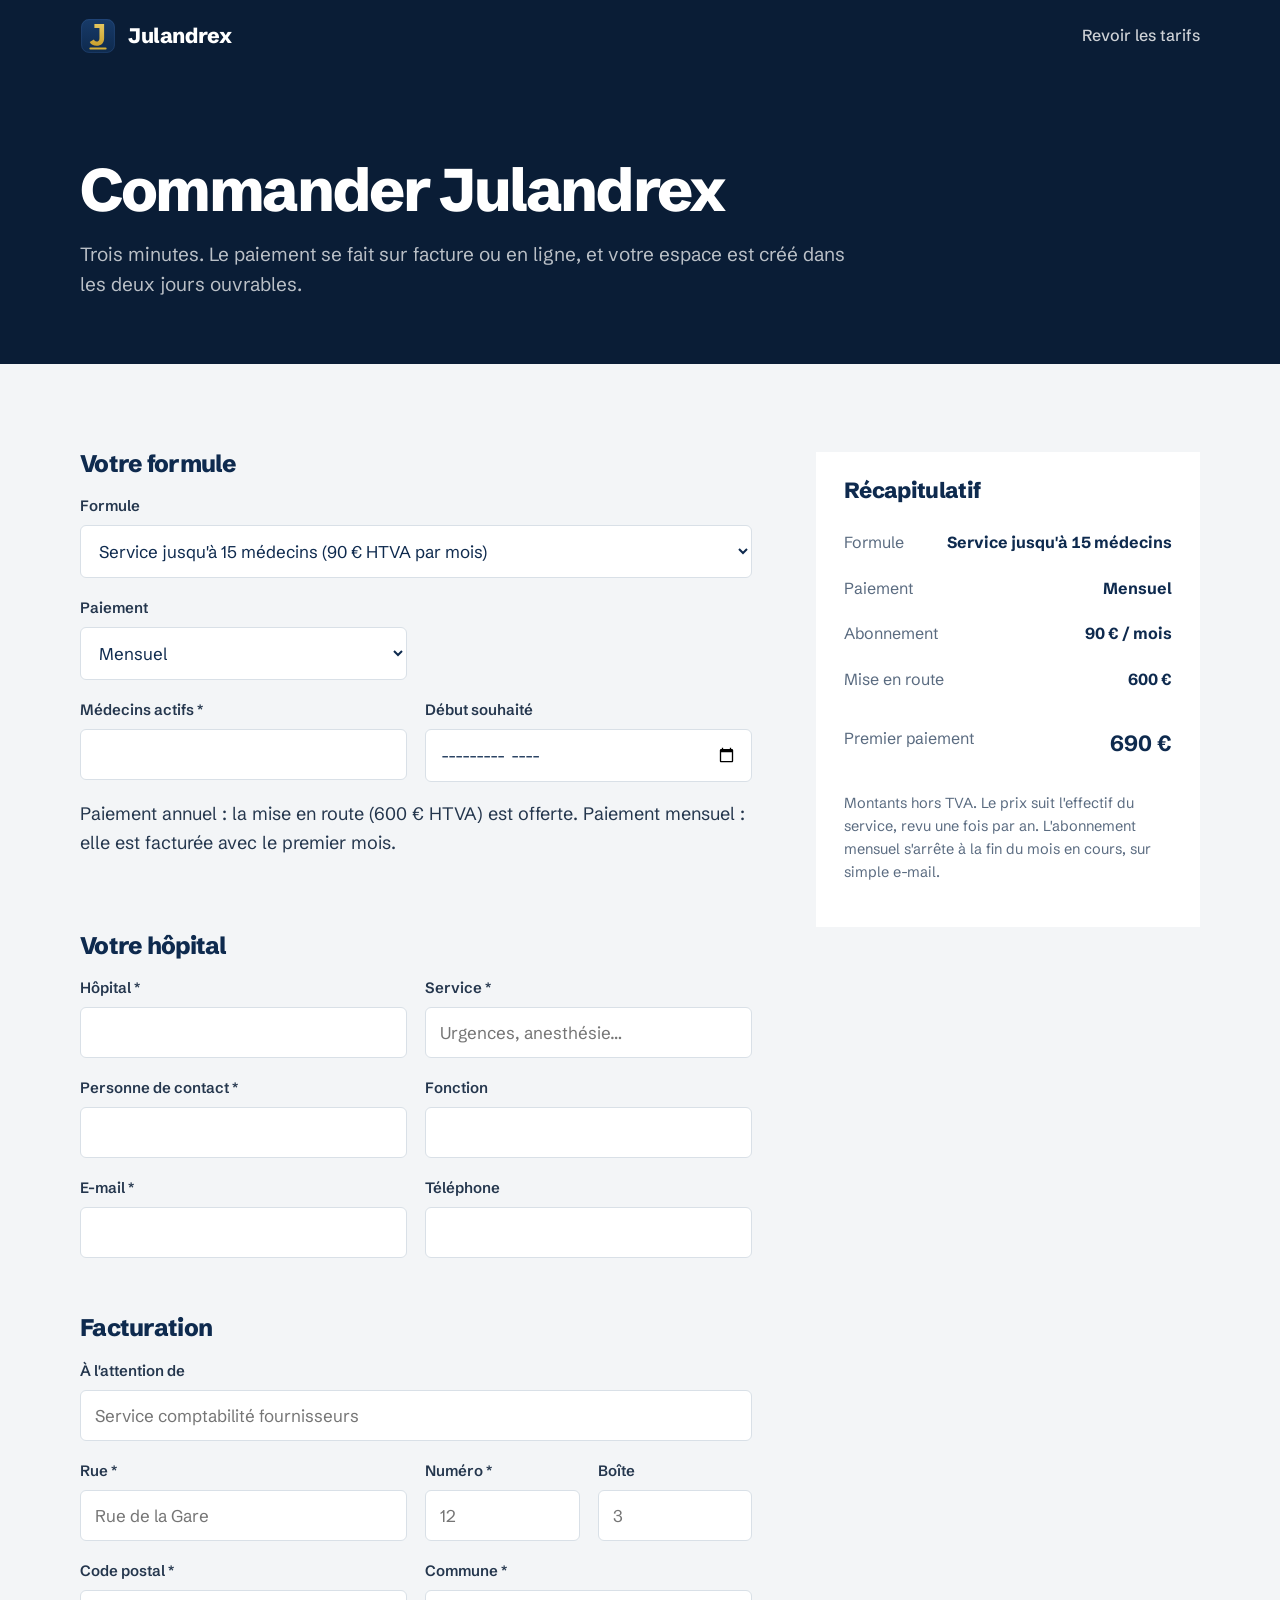
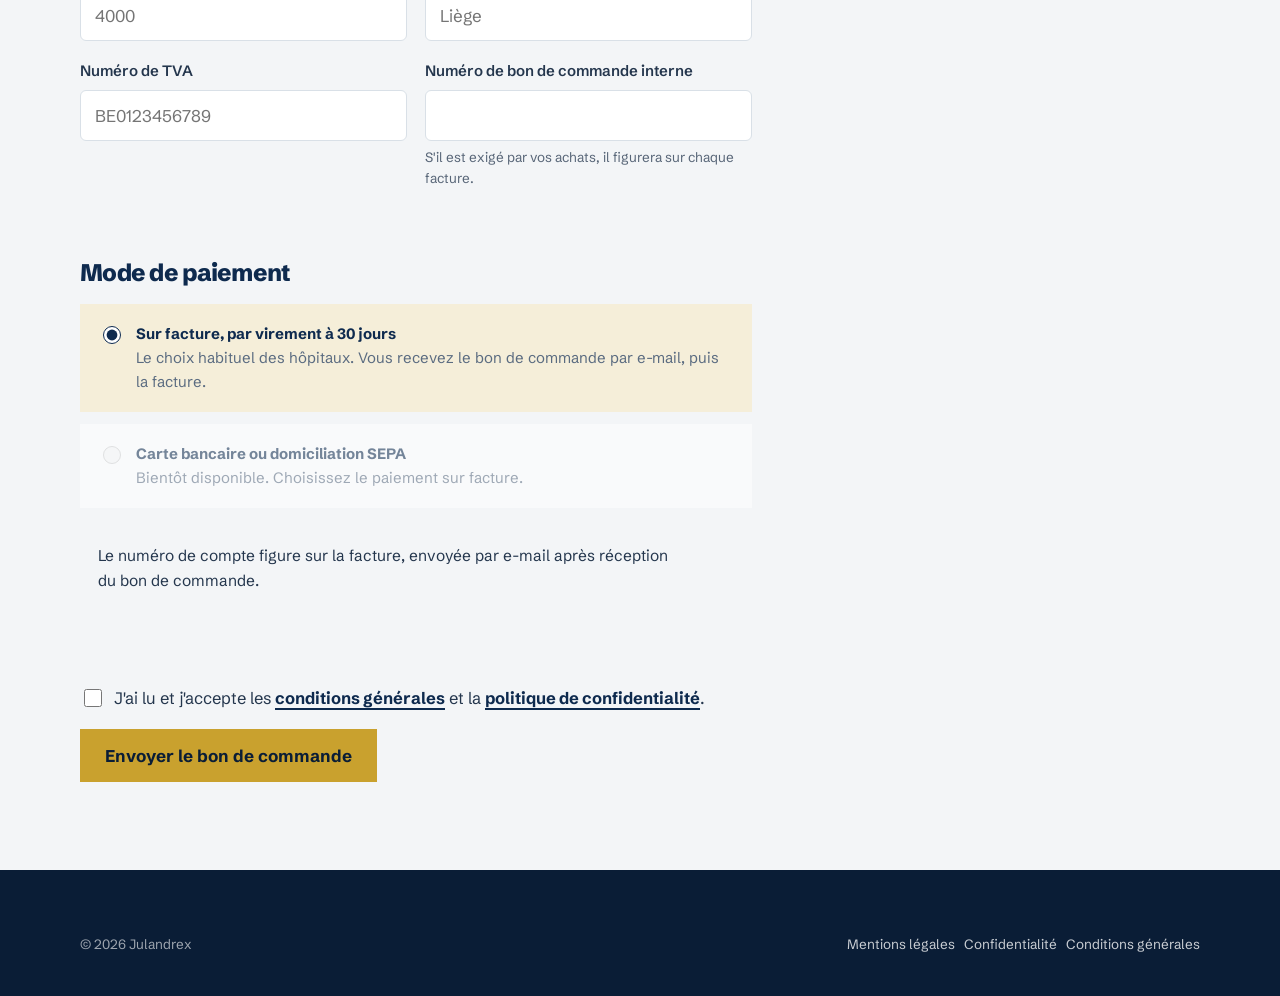
==== commit 94d6a4ab: "Bon de commande : adresse de facturation découpée (rue, numéro, boîte, code postal, commune) Co-Auth" ====
--- a/commander.html
+++ b/commander.html
@@ -65,7 +65,19 @@
 
         <div class="bloc">
           <h2>Facturation</h2>
-          <div class="champ"><label for="c-adresse">Adresse de facturation *</label><textarea id="c-adresse" name="adresse" autocomplete="street-address" placeholder="Service comptabilité, rue, numéro, code postal, ville"></textarea></div>
+          <div class="champ"><label for="c-adr-att">À l'attention de</label><input id="c-adr-att" name="adresse_attention" autocomplete="organization" placeholder="Service comptabilité fournisseurs"></div>
+          <div class="duo" style="margin-top:18px">
+            <div class="champ"><label for="c-adr-rue">Rue *</label><input id="c-adr-rue" name="adresse_rue" autocomplete="address-line1" placeholder="Rue de la Gare"></div>
+            <div class="duo">
+              <div class="champ"><label for="c-adr-num">Numéro *</label><input id="c-adr-num" name="adresse_numero" maxlength="10" placeholder="12"></div>
+              <div class="champ"><label for="c-adr-bte">Boîte</label><input id="c-adr-bte" name="adresse_boite" maxlength="10" placeholder="3"></div>
+            </div>
+          </div>
+          <div class="duo" style="margin-top:18px">
+            <div class="champ"><label for="c-adr-cp">Code postal *</label><input id="c-adr-cp" name="adresse_cp" autocomplete="postal-code" inputmode="numeric" maxlength="4" placeholder="4000"></div>
+            <div class="champ"><label for="c-adr-commune">Commune *</label><input id="c-adr-commune" name="adresse_commune" autocomplete="address-level2" placeholder="Liège"></div>
+          </div>
+          <input type="hidden" name="adresse">
           <div class="duo" style="margin-top:18px">
             <div class="champ"><label for="c-tva">Numéro de TVA</label><input id="c-tva" name="tva" placeholder="BE0123456789"></div>
             <div class="champ"><label for="c-po">Numéro de bon de commande interne</label><input id="c-po" name="po" aria-describedby="c-po-aide"><p class="aide" id="c-po-aide">S'il est exigé par vos achats, il figurera sur chaque facture.</p></div>
